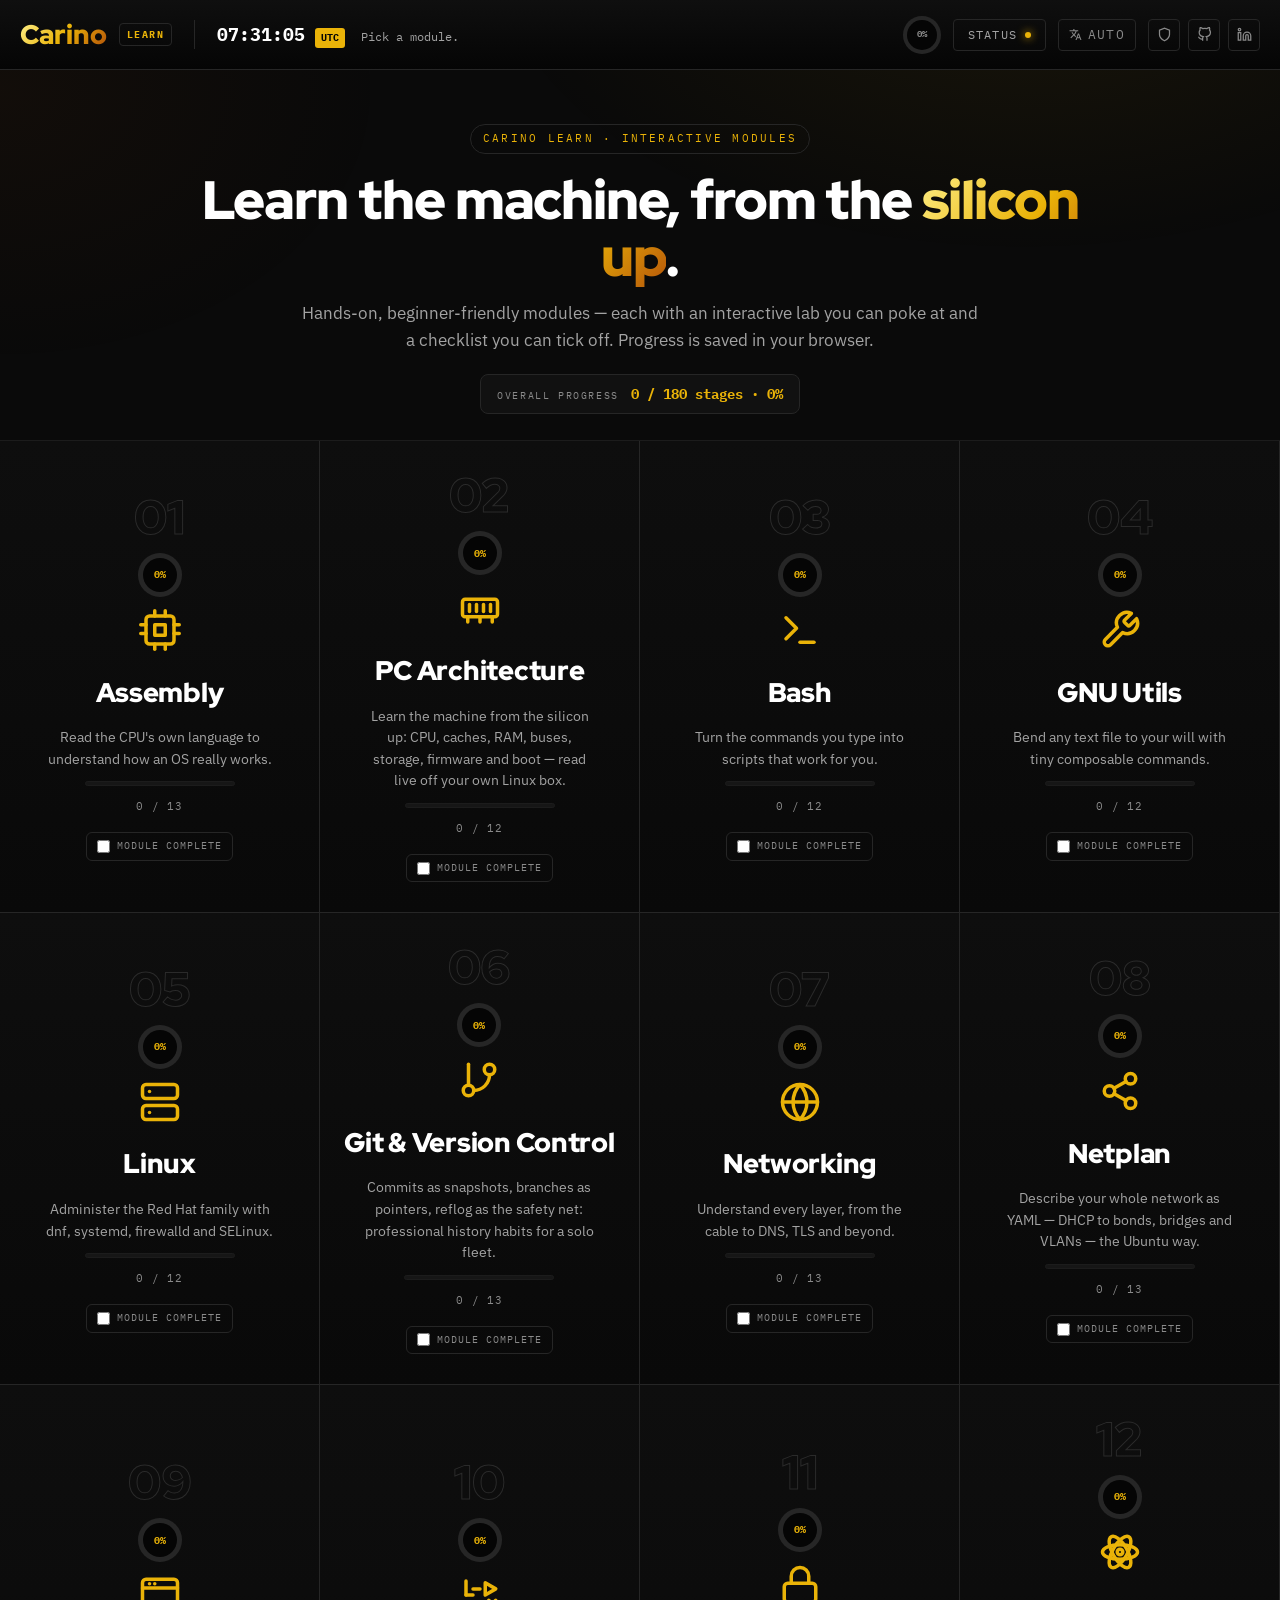
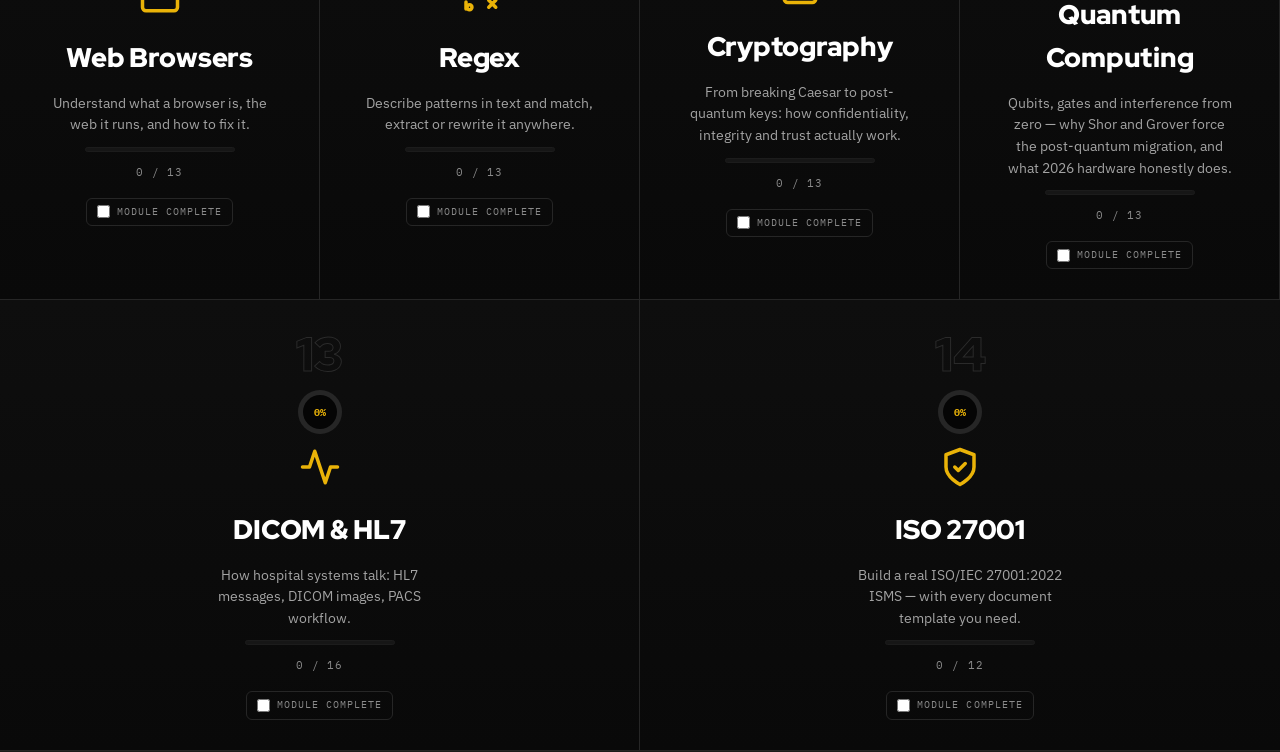
==== index.html @ 454b42f0 "Add the site baseline: search metadata, robots, sitemap, 404 page Generated by Carino-Systems/baseli" ====
<!DOCTYPE html>
<html lang="en">
<head>
  <meta charset="UTF-8">
  <meta name="viewport" content="width=device-width, initial-scale=1.0">
  <title>Carino Learn — interactive modules: Assembly, PC Architecture, Bash, Linux, Git, Networking, Netplan, Crypto, Quantum, DICOM & HL7, ISO 27001</title>
  <!-- carino:head — generated by Carino-Systems/baseline/apply.py from sites.json; edit there, not here -->
  <meta name="description" content="Carino Learn: hands-on, checkable learning modules with interactive visualizers — x86-64 assembly, PC architecture, Bash, GNU tools, Linux administration, Git &amp; version control, networking, netplan declarative network configuration, web browsers, regex, cryptography, quantum computing, DICOM &amp; HL7 healthcare interoperability, and ISO 27001 compliance.">
  <link rel="canonical" href="https://learn.carino.systems/">
  <meta property="og:type" content="website">
  <meta property="og:site_name" content="Carino Systems">
  <meta property="og:title" content="Carino Learn">
  <meta property="og:description" content="Carino Learn: hands-on, checkable learning modules with interactive visualizers — x86-64 assembly, PC architecture, Bash, GNU tools, Linux administration, Git &amp; version control, networking, netplan declarative network configuration, web browsers, regex, cryptography, quantum computing, DICOM &amp; HL7 healthcare interoperability, and ISO 27001 compliance.">
  <meta property="og:url" content="https://learn.carino.systems/">
  <meta property="og:image" content="https://learn.carino.systems/logo.webp">
  <script type="application/ld+json">{"@context": "https://schema.org", "@type": "WebApplication", "name": "Carino Learn", "url": "https://learn.carino.systems/", "description": "Carino Learn: hands-on, checkable learning modules with interactive visualizers — x86-64 assembly, PC architecture, Bash, GNU tools, Linux administration, Git & version control, networking, netplan declarative network configuration, web browsers, regex, cryptography, quantum computing, DICOM & HL7 healthcare interoperability, and ISO 27001 compliance.", "operatingSystem": "Any (runs in a web browser)", "isAccessibleForFree": true, "author": {"@type": "Person", "name": "Miguel Cariño", "url": "https://carino.systems/"}}</script>
  <!-- /carino:head -->
  <link rel="icon" href="logo.webp" type="image/webp">
  <link rel="stylesheet" href="fonts/carino-fonts.css">
  <link href="css/styles.css" rel="stylesheet">
</head>
<body class="state-overview">

  <!-- ============================ Carino navbar ============================ -->
  <header class="top-header">
    <div class="header-left">
      <span class="cn-brand">
        <a class="brand-name" href="https://carino.systems/" title="Carino Systems — back to hub">Carino</a>
        <a class="app-tag" href="./" title="Learn — reload">Learn</a>
      </span>
      <div class="header-clock" aria-hidden="true">
        <span class="clock-time" id="clockLocal">00:00:00</span>
        <span class="clock-tz" id="tzName">local</span>
        <span class="brand-greeting" id="greeting">Choose a course.</span>
      </div>
    </div>

    <div class="header-right">
      <div class="prog-mini" title="Course progress">
        <div class="prog-ring" id="progRing"><span id="progPct">0%</span></div>
      </div>
      <div class="social-row">
        <a href="https://carino.systems/legal.html" class="icon-btn" id="cnLegal" title="Legal notice &amp; privacy" aria-label="Legal notice &amp; privacy">
          <svg viewBox="0 0 24 24" fill="none" stroke="currentColor" stroke-width="2"><path d="M12 22s8-4 8-10V5l-8-3-8 3v7c0 6 8 10 8 10z"></path></svg>
        </a>
        <a href="https://github.com/MiguelCarino/Learn" target="_blank" rel="noopener" class="icon-btn" title="Learn on GitHub" aria-label="GitHub">
          <svg viewBox="0 0 24 24" fill="none" stroke="currentColor" stroke-width="2"><path d="M9 19c-5 1.5-5-2.5-7-3m14 6v-3.87a3.37 3.37 0 0 0-.94-2.61c3.14-.35 6.44-1.54 6.44-7A5.44 5.44 0 0 0 20 4.77 5.07 5.07 0 0 0 19.91 1S18.73.65 16 2.48a13.38 13.38 0 0 0-7 0C6.27.65 5.09 1 5.09 1A5.07 5.07 0 0 0 5 4.77a5.44 5.44 0 0 0-1.5 3.78c0 5.42 3.3 6.61 6.44 7A3.37 3.37 0 0 0 9 18.13V22"></path></svg>
        </a>
        <a href="https://www.linkedin.com/in/miguelcarino94/" target="_blank" rel="noopener" class="icon-btn" title="LinkedIn">
          <svg viewBox="0 0 24 24" fill="none" stroke="currentColor" stroke-width="2"><path d="M16 8a6 6 0 0 1 6 6v7h-4v-7a2 2 0 0 0-2-2 2 2 0 0 0-2 2v7h-4v-7a6 6 0 0 1 6-6z"></path><rect x="2" y="9" width="4" height="12"></rect><circle cx="4" cy="4" r="2"></circle></svg>
        </a>
      </div>
      <button class="status-toggle" id="diagToggle" title="Progress" aria-haspopup="true" aria-expanded="false" aria-controls="diagBox">
        <span data-i18n>Status</span><div class="pulse-dot"></div>
      </button>
    </div>

    <div class="diag-dropdown" id="diagBox">
      <div class="diag-section" data-i18n>Current module</div>
      <div class="diag-pair">
        <div class="diag-row"><span class="diag-lbl" data-i18n>Stages cleared</span><span class="diag-val" id="diagDone">0 / 0</span></div>
        <div class="diag-row"><span class="diag-lbl" data-i18n>Completion</span><span class="diag-val" id="diagPct">0%</span></div>
      </div>
      <div class="diag-section" data-i18n>Platform</div>
      <div class="diag-pair">
        <div class="diag-row"><span class="diag-lbl" data-i18n>Modules</span><span class="diag-val" id="diagCourses">0</span></div>
        <div class="diag-row"><span class="diag-lbl" data-i18n>All stages</span><span class="diag-val" id="diagAllDone">0 / 0</span></div>
      </div>
      <div class="diag-row"><span class="diag-lbl" data-i18n>Overall</span><span class="diag-val" id="diagAllPct">0%</span></div>
      <div class="diag-row"><span class="diag-lbl" data-i18n>Progress</span><span class="diag-val" data-i18n>saved locally</span></div>
      <div class="diag-section" data-i18n>Session</div>
      <div class="diag-row"><span class="diag-lbl" data-i18n>Local time</span><span class="diag-val" id="diagClock">--:--:--</span></div>
    </div>
  </header>

  <!-- ============================ Module grid ============================ -->
  <div class="overview-head">
    <span class="kicker" data-i18n>Carino Learn · interactive modules</span>
    <h1 class="overview-title">Learn the machine, from the <em>silicon up</em>.</h1>
    <p class="overview-sub" data-i18n>Hands-on, beginner-friendly modules — each with an interactive lab you can poke at and a checklist you can tick off. Progress is saved in your browser.</p>
    <div class="overview-progress"><span class="overview-progress-lbl" data-i18n>Overall progress</span><span class="overview-progress-val" id="overviewProg">0 / 0 stages · 0%</span></div>
  </div>
  <nav class="slice-menu" id="sliceMenu" aria-label="Module grid"></nav>

  <!-- ============================ Selected course renders here ============================ -->
  <main id="courseHost" class="course-host"></main>

  <!-- courses register themselves into window.COURSES -->
  <script src="carino-clock.js" defer></script>
  <script src="carino-lang.js" defer></script>
  <script src="i18n.js" defer></script>
  <script src="js/courses/assembly.js"></script>
  <script src="js/courses/pcarch.js"></script>
  <script src="js/courses/bash.js"></script>
  <script src="js/courses/gnu.js"></script>
  <script src="js/courses/linux.js"></script>
  <script src="js/courses/git.js"></script>
  <script src="js/courses/networking.js"></script>
  <script src="js/courses/netplan.js"></script>
  <script src="js/courses/browser.js"></script>
  <script src="js/courses/regex.js"></script>
  <script src="js/courses/crypto.js"></script>
  <script src="js/courses/quantum.js"></script>
  <script src="js/courses/dicom.js"></script>
  <script src="js/courses/iso27001-data.js"></script>
  <script src="js/courses/iso27001.js"></script>
  <script src="js/viz.js"></script>
  <script src="js/labs.js"></script>
  <script src="js/app.js"></script>
</body>
</html>
---- fonts/carino-fonts.css ----
/* Carino brand fonts — self-hosted (IBM Plex Mono/Sans + Red Hat Display), latin + latin-ext + cyrillic.
   Generated from upstream OFL sources; replaces the Google Fonts <link>.
   Licences and required copyright notices: ./OFL.txt (SIL OFL 1.1). */
/* latin-ext */
@font-face {
  font-family: 'IBM Plex Mono';
  font-style: normal;
  font-weight: 400;
  font-display: swap;
  src: url(./IBMPlexMono-400-latin-ext.woff2) format('woff2');
  unicode-range: U+0100-02BA, U+02BD-02C5, U+02C7-02CC, U+02CE-02D7, U+02DD-02FF, U+0304, U+0308, U+0329, U+1D00-1DBF, U+1E00-1E9F, U+1EF2-1EFF, U+2020, U+20A0-20AB, U+20AD-20C0, U+2113, U+2C60-2C7F, U+A720-A7FF;
}
/* latin */
@font-face {
  font-family: 'IBM Plex Mono';
  font-style: normal;
  font-weight: 400;
  font-display: swap;
  src: url(./IBMPlexMono-400-latin.woff2) format('woff2');
  unicode-range: U+0000-00FF, U+0131, U+0152-0153, U+02BB-02BC, U+02C6, U+02DA, U+02DC, U+0304, U+0308, U+0329, U+2000-206F, U+20AC, U+2122, U+2191, U+2193, U+2212, U+2215, U+FEFF, U+FFFD;
}
/* latin-ext */
@font-face {
  font-family: 'IBM Plex Mono';
  font-style: normal;
  font-weight: 500;
  font-display: swap;
  src: url(./IBMPlexMono-500-latin-ext.woff2) format('woff2');
  unicode-range: U+0100-02BA, U+02BD-02C5, U+02C7-02CC, U+02CE-02D7, U+02DD-02FF, U+0304, U+0308, U+0329, U+1D00-1DBF, U+1E00-1E9F, U+1EF2-1EFF, U+2020, U+20A0-20AB, U+20AD-20C0, U+2113, U+2C60-2C7F, U+A720-A7FF;
}
/* latin */
@font-face {
  font-family: 'IBM Plex Mono';
  font-style: normal;
  font-weight: 500;
  font-display: swap;
  src: url(./IBMPlexMono-500-latin.woff2) format('woff2');
  unicode-range: U+0000-00FF, U+0131, U+0152-0153, U+02BB-02BC, U+02C6, U+02DA, U+02DC, U+0304, U+0308, U+0329, U+2000-206F, U+20AC, U+2122, U+2191, U+2193, U+2212, U+2215, U+FEFF, U+FFFD;
}
/* latin-ext */
@font-face {
  font-family: 'IBM Plex Mono';
  font-style: normal;
  font-weight: 600;
  font-display: swap;
  src: url(./IBMPlexMono-600-latin-ext.woff2) format('woff2');
  unicode-range: U+0100-02BA, U+02BD-02C5, U+02C7-02CC, U+02CE-02D7, U+02DD-02FF, U+0304, U+0308, U+0329, U+1D00-1DBF, U+1E00-1E9F, U+1EF2-1EFF, U+2020, U+20A0-20AB, U+20AD-20C0, U+2113, U+2C60-2C7F, U+A720-A7FF;
}
/* latin */
@font-face {
  font-family: 'IBM Plex Mono';
  font-style: normal;
  font-weight: 600;
  font-display: swap;
  src: url(./IBMPlexMono-600-latin.woff2) format('woff2');
  unicode-range: U+0000-00FF, U+0131, U+0152-0153, U+02BB-02BC, U+02C6, U+02DA, U+02DC, U+0304, U+0308, U+0329, U+2000-206F, U+20AC, U+2122, U+2191, U+2193, U+2212, U+2215, U+FEFF, U+FFFD;
}
/* latin-ext */
@font-face {
  font-family: 'IBM Plex Mono';
  font-style: normal;
  font-weight: 700;
  font-display: swap;
  src: url(./IBMPlexMono-700-latin-ext.woff2) format('woff2');
  unicode-range: U+0100-02BA, U+02BD-02C5, U+02C7-02CC, U+02CE-02D7, U+02DD-02FF, U+0304, U+0308, U+0329, U+1D00-1DBF, U+1E00-1E9F, U+1EF2-1EFF, U+2020, U+20A0-20AB, U+20AD-20C0, U+2113, U+2C60-2C7F, U+A720-A7FF;
}
/* latin */
@font-face {
  font-family: 'IBM Plex Mono';
  font-style: normal;
  font-weight: 700;
  font-display: swap;
  src: url(./IBMPlexMono-700-latin.woff2) format('woff2');
  unicode-range: U+0000-00FF, U+0131, U+0152-0153, U+02BB-02BC, U+02C6, U+02DA, U+02DC, U+0304, U+0308, U+0329, U+2000-206F, U+20AC, U+2122, U+2191, U+2193, U+2212, U+2215, U+FEFF, U+FFFD;
}
/* latin-ext */
@font-face {
  font-family: 'IBM Plex Sans';
  font-style: normal;
  font-weight: 300;
  font-stretch: 100%;
  font-display: swap;
  src: url(./IBMPlexSans-300-latin-ext.woff2) format('woff2');
  unicode-range: U+0100-02BA, U+02BD-02C5, U+02C7-02CC, U+02CE-02D7, U+02DD-02FF, U+0304, U+0308, U+0329, U+1D00-1DBF, U+1E00-1E9F, U+1EF2-1EFF, U+2020, U+20A0-20AB, U+20AD-20C0, U+2113, U+2C60-2C7F, U+A720-A7FF;
}
/* latin */
@font-face {
  font-family: 'IBM Plex Sans';
  font-style: normal;
  font-weight: 300;
  font-stretch: 100%;
  font-display: swap;
  src: url(./IBMPlexSans-300-latin.woff2) format('woff2');
  unicode-range: U+0000-00FF, U+0131, U+0152-0153, U+02BB-02BC, U+02C6, U+02DA, U+02DC, U+0304, U+0308, U+0329, U+2000-206F, U+20AC, U+2122, U+2191, U+2193, U+2212, U+2215, U+FEFF, U+FFFD;
}
/* latin-ext */
@font-face {
  font-family: 'IBM Plex Sans';
  font-style: normal;
  font-weight: 400;
  font-stretch: 100%;
  font-display: swap;
  src: url(./IBMPlexSans-400-latin-ext.woff2) format('woff2');
  unicode-range: U+0100-02BA, U+02BD-02C5, U+02C7-02CC, U+02CE-02D7, U+02DD-02FF, U+0304, U+0308, U+0329, U+1D00-1DBF, U+1E00-1E9F, U+1EF2-1EFF, U+2020, U+20A0-20AB, U+20AD-20C0, U+2113, U+2C60-2C7F, U+A720-A7FF;
}
/* latin */
@font-face {
  font-family: 'IBM Plex Sans';
  font-style: normal;
  font-weight: 400;
  font-stretch: 100%;
  font-display: swap;
  src: url(./IBMPlexSans-400-latin.woff2) format('woff2');
  unicode-range: U+0000-00FF, U+0131, U+0152-0153, U+02BB-02BC, U+02C6, U+02DA, U+02DC, U+0304, U+0308, U+0329, U+2000-206F, U+20AC, U+2122, U+2191, U+2193, U+2212, U+2215, U+FEFF, U+FFFD;
}
/* latin-ext */
@font-face {
  font-family: 'IBM Plex Sans';
  font-style: normal;
  font-weight: 500;
  font-stretch: 100%;
  font-display: swap;
  src: url(./IBMPlexSans-500-latin-ext.woff2) format('woff2');
  unicode-range: U+0100-02BA, U+02BD-02C5, U+02C7-02CC, U+02CE-02D7, U+02DD-02FF, U+0304, U+0308, U+0329, U+1D00-1DBF, U+1E00-1E9F, U+1EF2-1EFF, U+2020, U+20A0-20AB, U+20AD-20C0, U+2113, U+2C60-2C7F, U+A720-A7FF;
}
/* latin */
@font-face {
  font-family: 'IBM Plex Sans';
  font-style: normal;
  font-weight: 500;
  font-stretch: 100%;
  font-display: swap;
  src: url(./IBMPlexSans-500-latin.woff2) format('woff2');
  unicode-range: U+0000-00FF, U+0131, U+0152-0153, U+02BB-02BC, U+02C6, U+02DA, U+02DC, U+0304, U+0308, U+0329, U+2000-206F, U+20AC, U+2122, U+2191, U+2193, U+2212, U+2215, U+FEFF, U+FFFD;
}
/* latin-ext */
@font-face {
  font-family: 'IBM Plex Sans';
  font-style: normal;
  font-weight: 600;
  font-stretch: 100%;
  font-display: swap;
  src: url(./IBMPlexSans-600-latin-ext.woff2) format('woff2');
  unicode-range: U+0100-02BA, U+02BD-02C5, U+02C7-02CC, U+02CE-02D7, U+02DD-02FF, U+0304, U+0308, U+0329, U+1D00-1DBF, U+1E00-1E9F, U+1EF2-1EFF, U+2020, U+20A0-20AB, U+20AD-20C0, U+2113, U+2C60-2C7F, U+A720-A7FF;
}
/* latin */
@font-face {
  font-family: 'IBM Plex Sans';
  font-style: normal;
  font-weight: 600;
  font-stretch: 100%;
  font-display: swap;
  src: url(./IBMPlexSans-600-latin.woff2) format('woff2');
  unicode-range: U+0000-00FF, U+0131, U+0152-0153, U+02BB-02BC, U+02C6, U+02DA, U+02DC, U+0304, U+0308, U+0329, U+2000-206F, U+20AC, U+2122, U+2191, U+2193, U+2212, U+2215, U+FEFF, U+FFFD;
}
/* latin-ext */
@font-face {
  font-family: 'IBM Plex Sans';
  font-style: normal;
  font-weight: 700;
  font-stretch: 100%;
  font-display: swap;
  src: url(./IBMPlexSans-700-latin-ext.woff2) format('woff2');
  unicode-range: U+0100-02BA, U+02BD-02C5, U+02C7-02CC, U+02CE-02D7, U+02DD-02FF, U+0304, U+0308, U+0329, U+1D00-1DBF, U+1E00-1E9F, U+1EF2-1EFF, U+2020, U+20A0-20AB, U+20AD-20C0, U+2113, U+2C60-2C7F, U+A720-A7FF;
}
/* latin */
@font-face {
  font-family: 'IBM Plex Sans';
  font-style: normal;
  font-weight: 700;
  font-stretch: 100%;
  font-display: swap;
  src: url(./IBMPlexSans-700-latin.woff2) format('woff2');
  unicode-range: U+0000-00FF, U+0131, U+0152-0153, U+02BB-02BC, U+02C6, U+02DA, U+02DC, U+0304, U+0308, U+0329, U+2000-206F, U+20AC, U+2122, U+2191, U+2193, U+2212, U+2215, U+FEFF, U+FFFD;
}
/* latin-ext */
@font-face {
  font-family: 'Red Hat Display';
  font-style: normal;
  font-weight: 400;
  font-display: swap;
  src: url(./RedHatDisplay-400-latin-ext.woff2) format('woff2');
  unicode-range: U+0100-02BA, U+02BD-02C5, U+02C7-02CC, U+02CE-02D7, U+02DD-02FF, U+0304, U+0308, U+0329, U+1D00-1DBF, U+1E00-1E9F, U+1EF2-1EFF, U+2020, U+20A0-20AB, U+20AD-20C0, U+2113, U+2C60-2C7F, U+A720-A7FF;
}
/* latin */
@font-face {
  font-family: 'Red Hat Display';
  font-style: normal;
  font-weight: 400;
  font-display: swap;
  src: url(./RedHatDisplay-400-latin.woff2) format('woff2');
  unicode-range: U+0000-00FF, U+0131, U+0152-0153, U+02BB-02BC, U+02C6, U+02DA, U+02DC, U+0304, U+0308, U+0329, U+2000-206F, U+20AC, U+2122, U+2191, U+2193, U+2212, U+2215, U+FEFF, U+FFFD;
}
/* latin-ext */
@font-face {
  font-family: 'Red Hat Display';
  font-style: normal;
  font-weight: 500;
  font-display: swap;
  src: url(./RedHatDisplay-500-latin-ext.woff2) format('woff2');
  unicode-range: U+0100-02BA, U+02BD-02C5, U+02C7-02CC, U+02CE-02D7, U+02DD-02FF, U+0304, U+0308, U+0329, U+1D00-1DBF, U+1E00-1E9F, U+1EF2-1EFF, U+2020, U+20A0-20AB, U+20AD-20C0, U+2113, U+2C60-2C7F, U+A720-A7FF;
}
/* latin */
@font-face {
  font-family: 'Red Hat Display';
  font-style: normal;
  font-weight: 500;
  font-display: swap;
  src: url(./RedHatDisplay-500-latin.woff2) format('woff2');
  unicode-range: U+0000-00FF, U+0131, U+0152-0153, U+02BB-02BC, U+02C6, U+02DA, U+02DC, U+0304, U+0308, U+0329, U+2000-206F, U+20AC, U+2122, U+2191, U+2193, U+2212, U+2215, U+FEFF, U+FFFD;
}
/* latin-ext */
@font-face {
  font-family: 'Red Hat Display';
  font-style: normal;
  font-weight: 700;
  font-display: swap;
  src: url(./RedHatDisplay-700-latin-ext.woff2) format('woff2');
  unicode-range: U+0100-02BA, U+02BD-02C5, U+02C7-02CC, U+02CE-02D7, U+02DD-02FF, U+0304, U+0308, U+0329, U+1D00-1DBF, U+1E00-1E9F, U+1EF2-1EFF, U+2020, U+20A0-20AB, U+20AD-20C0, U+2113, U+2C60-2C7F, U+A720-A7FF;
}
/* latin */
@font-face {
  font-family: 'Red Hat Display';
  font-style: normal;
  font-weight: 700;
  font-display: swap;
  src: url(./RedHatDisplay-700-latin.woff2) format('woff2');
  unicode-range: U+0000-00FF, U+0131, U+0152-0153, U+02BB-02BC, U+02C6, U+02DA, U+02DC, U+0304, U+0308, U+0329, U+2000-206F, U+20AC, U+2122, U+2191, U+2193, U+2212, U+2215, U+FEFF, U+FFFD;
}
/* latin-ext */
@font-face {
  font-family: 'Red Hat Display';
  font-style: normal;
  font-weight: 800;
  font-display: swap;
  src: url(./RedHatDisplay-800-latin-ext.woff2) format('woff2');
  unicode-range: U+0100-02BA, U+02BD-02C5, U+02C7-02CC, U+02CE-02D7, U+02DD-02FF, U+0304, U+0308, U+0329, U+1D00-1DBF, U+1E00-1E9F, U+1EF2-1EFF, U+2020, U+20A0-20AB, U+20AD-20C0, U+2113, U+2C60-2C7F, U+A720-A7FF;
}
/* latin */
@font-face {
  font-family: 'Red Hat Display';
  font-style: normal;
  font-weight: 800;
  font-display: swap;
  src: url(./RedHatDisplay-800-latin.woff2) format('woff2');
  unicode-range: U+0000-00FF, U+0131, U+0152-0153, U+02BB-02BC, U+02C6, U+02DA, U+02DC, U+0304, U+0308, U+0329, U+2000-206F, U+20AC, U+2122, U+2191, U+2193, U+2212, U+2215, U+FEFF, U+FFFD;
}
/* latin-ext */
@font-face {
  font-family: 'Red Hat Display';
  font-style: normal;
  font-weight: 900;
  font-display: swap;
  src: url(./RedHatDisplay-900-latin-ext.woff2) format('woff2');
  unicode-range: U+0100-02BA, U+02BD-02C5, U+02C7-02CC, U+02CE-02D7, U+02DD-02FF, U+0304, U+0308, U+0329, U+1D00-1DBF, U+1E00-1E9F, U+1EF2-1EFF, U+2020, U+20A0-20AB, U+20AD-20C0, U+2113, U+2C60-2C7F, U+A720-A7FF;
}
/* latin */
@font-face {
  font-family: 'Red Hat Display';
  font-style: normal;
  font-weight: 900;
  font-display: swap;
  src: url(./RedHatDisplay-900-latin.woff2) format('woff2');
  unicode-range: U+0000-00FF, U+0131, U+0152-0153, U+02BB-02BC, U+02C6, U+02DA, U+02DC, U+0304, U+0308, U+0329, U+2000-206F, U+20AC, U+2122, U+2191, U+2193, U+2212, U+2215, U+FEFF, U+FFFD;
}

/* ---------------------------------------------------------------
   Cyrillic (Russian). Gated by unicode-range, so visitors reading
   any other language never download these files.
   Declared per weight rather than as one variable-weight range:
   when a family also has discrete-weight latin faces, browsers
   match a discrete face first and skip a range face entirely.
   Red Hat Display/Text have no Cyrillic glyphs upstream, so Russian
   headings fall through the existing stack to IBM Plex Sans.
   --------------------------------------------------------------- */
/* cyrillic */
@font-face {
  font-family: 'IBM Plex Mono';
  font-style: normal;
  font-weight: 400;
  font-display: swap;
  src: url(./IBMPlexMono-400-cyrillic.woff2) format('woff2');
  unicode-range: U+0301, U+0400-045F, U+0490-0491, U+04B0-04B1, U+2116;
}

/* cyrillic */
@font-face {
  font-family: 'IBM Plex Mono';
  font-style: normal;
  font-weight: 500;
  font-display: swap;
  src: url(./IBMPlexMono-500-cyrillic.woff2) format('woff2');
  unicode-range: U+0301, U+0400-045F, U+0490-0491, U+04B0-04B1, U+2116;
}

/* cyrillic */
@font-face {
  font-family: 'IBM Plex Mono';
  font-style: normal;
  font-weight: 600;
  font-display: swap;
  src: url(./IBMPlexMono-600-cyrillic.woff2) format('woff2');
  unicode-range: U+0301, U+0400-045F, U+0490-0491, U+04B0-04B1, U+2116;
}

/* cyrillic */
@font-face {
  font-family: 'IBM Plex Mono';
  font-style: normal;
  font-weight: 700;
  font-display: swap;
  src: url(./IBMPlexMono-700-cyrillic.woff2) format('woff2');
  unicode-range: U+0301, U+0400-045F, U+0490-0491, U+04B0-04B1, U+2116;
}

/* cyrillic */
@font-face {
  font-family: 'IBM Plex Sans';
  font-style: normal;
  font-weight: 300;
  font-stretch: 100%;
  font-display: swap;
  src: url(./IBMPlexSans-cyrillic.woff2) format('woff2');
  unicode-range: U+0301, U+0400-045F, U+0490-0491, U+04B0-04B1, U+2116;
}

/* cyrillic */
@font-face {
  font-family: 'IBM Plex Sans';
  font-style: normal;
  font-weight: 400;
  font-stretch: 100%;
  font-display: swap;
  src: url(./IBMPlexSans-cyrillic.woff2) format('woff2');
  unicode-range: U+0301, U+0400-045F, U+0490-0491, U+04B0-04B1, U+2116;
}

/* cyrillic */
@font-face {
  font-family: 'IBM Plex Sans';
  font-style: normal;
  font-weight: 500;
  font-stretch: 100%;
  font-display: swap;
  src: url(./IBMPlexSans-cyrillic.woff2) format('woff2');
  unicode-range: U+0301, U+0400-045F, U+0490-0491, U+04B0-04B1, U+2116;
}

/* cyrillic */
@font-face {
  font-family: 'IBM Plex Sans';
  font-style: normal;
  font-weight: 600;
  font-stretch: 100%;
  font-display: swap;
  src: url(./IBMPlexSans-cyrillic.woff2) format('woff2');
  unicode-range: U+0301, U+0400-045F, U+0490-0491, U+04B0-04B1, U+2116;
}

/* cyrillic */
@font-face {
  font-family: 'IBM Plex Sans';
  font-style: normal;
  font-weight: 700;
  font-stretch: 100%;
  font-display: swap;
  src: url(./IBMPlexSans-cyrillic.woff2) format('woff2');
  unicode-range: U+0301, U+0400-045F, U+0490-0491, U+04B0-04B1, U+2116;
}
---- css/styles.css ----
/* =====================================================================
   Carino Learn — stylesheet
   Design system ported from carino.systems (gold-on-black, IBM Plex).
   No framework. Pure CSS.
   ===================================================================== */

:root {
  --bg-header:    #050505;
  --bg-app:       #0a0a0a;
  --bg-panel:     #0d0d0d;
  --bg-card:      #111111;
  --bg-elev:      #161616;
  --bg-code:      #0c0c0c;
  --accent:       #eab308;
  --accent-2:     #b45309;
  --accent-faint: rgba(234,179,8,0.06);
  --accent-glow:  rgba(234,179,8,0.18);
  --border:       #262626;
  --border-soft:  #1c1c1c;
  --text:         #ffffff;
  --text-sec:     #a3a3a3;
  --text-muted:   #8a8a8a;
  --ok:           #22c55e;
  --live:         #ef4444;

  /* syntax */
  --t-ins: #eab308;  --t-reg: #7dd3fc;  --t-num: #f0abfc;
  --t-str: #86efac;  --t-com: #6b7280;  --t-dir: #fca5a5;  --t-lbl: #fbbf24;

  --mono: 'IBM Plex Mono', ui-monospace, SFMono-Regular, Menlo, monospace;
  --sans: 'IBM Plex Sans', system-ui, -apple-system, sans-serif;
  --display: 'Red Hat Display', var(--sans);
  --nav-h: 70px;
}

*, *::before, *::after { margin: 0; padding: 0; box-sizing: border-box; }
html { scroll-behavior: smooth; scroll-padding-top: calc(var(--nav-h) + 16px); }
body {
  background: var(--bg-app); color: var(--text);
  font-family: var(--sans); line-height: 1.6;
  -webkit-font-smoothing: antialiased;
}
a { color: inherit; text-decoration: none; }
code { font-family: var(--mono); }
:focus-visible { outline: 2px solid var(--accent); outline-offset: 2px; border-radius: 4px; }

/* ---------- background texture ---------- */
body::before {
  content: ""; position: fixed; inset: 0; z-index: -1; pointer-events: none;
  background:
    radial-gradient(900px 500px at 80% -5%, rgba(234,179,8,0.07), transparent 60%),
    radial-gradient(700px 500px at 0% 10%, rgba(180,83,9,0.05), transparent 55%);
}

/* ===================================================================== */
/* Navbar                                                                */
/* ===================================================================== */
.top-header {
  height: var(--nav-h); position: sticky; top: 0; z-index: 200;
  background: linear-gradient(180deg, #0f0f0f 0%, #050505 100%);
  border-bottom: 1px solid var(--border);
  display: flex; align-items: center; justify-content: space-between;
  padding: 0 20px; gap: 16px;
}
.header-left  { display: flex; align-items: center; gap: 22px; min-width: 0; }
.header-right { display: flex; align-items: center; gap: 12px; }
/* Right-cluster slot order, fleet convention, read right-to-left:
   GitHub + LinkedIn last, language beside them, then status, then
   this app's own controls furthest from the edge. Set with `order`
   because carino-lang.js injects itself asynchronously. */
.header-right > * { order: 1; }
.header-right > .status-toggle { order: 2; }
.header-right > #cnLangBtn { order: 3; }
.header-right > .social-row { order: 4; }

.cn-brand { display: flex; align-items: center; flex-shrink: 0; }
.brand-name {
  font-family: var(--display); font-size: 1.7rem; font-weight: 900; line-height: 1;
  background: linear-gradient(130deg, #fef08a 0%, #eab308 50%, #b45309 100%);
  -webkit-background-clip: text; background-clip: text;
  -webkit-text-fill-color: transparent; white-space: nowrap;
}
.app-tag {
  -webkit-text-fill-color: var(--accent); color: var(--accent);
  font-family: var(--mono); font-size: .62rem; font-weight: 700;
  letter-spacing: .14em; text-transform: uppercase;
  border: 1px solid var(--border); border-radius: 4px;
  padding: 3px 7px; margin-left: 12px; transition: .2s;
}
.app-tag:hover { border-color: var(--accent); background: rgba(234,179,8,.12); }
.header-clock { display: flex; align-items: baseline; gap: 10px;
  border-left: 1px solid var(--border); padding-left: 22px; }
.clock-time { font-family: var(--mono); font-size: 1.15rem; font-weight: 700; }
.clock-tz {
  font-family: var(--mono); font-size: .62rem; font-weight: 700;
  color: var(--bg-header); background: var(--accent);
  padding: 2px 6px; border-radius: 3px;
}
.brand-greeting { font-family: var(--mono); font-size: .72rem; color: var(--text-sec); margin-left: 6px; }

.prog-mini { display: flex; align-items: center; }
.prog-ring {
  width: 38px; height: 38px; border-radius: 50%;
  background: conic-gradient(var(--accent) 0deg, var(--border) 0deg);
  display: grid; place-items: center; transition: background .4s ease;
}
.prog-ring span {
  width: 30px; height: 30px; border-radius: 50%; background: var(--bg-header);
  display: grid; place-items: center;
  font-family: var(--mono); font-size: .58rem; font-weight: 700; color: var(--accent);
}

.social-row { display: flex; gap: 8px; }
.icon-btn {
  width: 32px; height: 32px; border: 1px solid var(--border); border-radius: 4px;
  display: flex; align-items: center; justify-content: center;
  color: var(--text-muted); transition: .2s; background: transparent;
}
.icon-btn:hover {
  border-color: var(--accent); color: var(--bg-header); background: var(--accent);
  transform: translateY(-2px); box-shadow: 0 4px 12px var(--accent-glow);
}
.icon-btn svg { width: 15px; height: 15px; }

.status-toggle {
  display: flex; align-items: center; gap: 8px; background: transparent;
  border: 1px solid var(--border); color: var(--text-sec); font-family: var(--mono);
  font-size: .72rem; text-transform: uppercase; letter-spacing: .1em;
  padding: 0 14px; height: 32px; border-radius: 4px; cursor: pointer; transition: .2s;
}
.status-toggle:hover { border-color: var(--accent); color: var(--accent); background: var(--accent-faint); }
.pulse-dot {
  width: 6px; height: 6px; border-radius: 50%; background: var(--accent);
  box-shadow: 0 0 8px var(--accent); animation: pulse-glow 2s ease-in-out infinite;
}
@keyframes pulse-glow { 0%,100% { opacity: 1; } 50% { opacity: .35; } }

.diag-dropdown {
  position: absolute; top: calc(var(--nav-h) - 6px); right: 16px; width: 280px;
  background: var(--bg-card); border: 1px solid var(--border); border-radius: 8px;
  padding: 16px; box-shadow: 0 18px 40px rgba(0,0,0,.6);
  opacity: 0; visibility: hidden; transform: translateY(-8px); transition: .18s; z-index: 250;
}
.diag-dropdown.open { opacity: 1; visibility: visible; transform: translateY(0); }
.diag-section {
  font-family: var(--mono); font-size: .6rem; letter-spacing: .16em; text-transform: uppercase;
  color: var(--accent); margin: 10px 0 5px; padding-bottom: 4px; border-bottom: 1px solid var(--border-soft);
}
.diag-section:first-child { margin-top: 0; }
.diag-row { display: flex; justify-content: space-between; padding: 2px 0; font-size: .8rem; }

/* Two short readings share one line. Each half keeps its natural width, so a
   translation that outgrows the half wraps the pair back into full-width rows
   instead of truncating — the panel is only 280px, and es/ru labels are long. */
.diag-pair { display: flex; flex-wrap: wrap; justify-content: space-between; column-gap: 20px; }
.diag-pair > .diag-row { flex: 0 1 auto; min-width: max-content; gap: 8px; }
.diag-lbl { color: var(--text-muted); }
.diag-val { font-family: var(--mono); color: var(--text); }

/* ===================================================================== */
/* Hero                                                                  */
/* ===================================================================== */
.hero { padding: 72px 24px 40px; border-bottom: 1px solid var(--border-soft); }
.hero-inner { max-width: 980px; margin: 0 auto; }
.kicker {
  font-family: var(--mono); font-size: .7rem; letter-spacing: .2em; text-transform: uppercase;
  color: var(--accent); border: 1px solid var(--border); border-radius: 999px;
  padding: 5px 12px; display: inline-block;
}
.hero h1 {
  font-family: var(--display); font-weight: 900; line-height: 1.05;
  font-size: clamp(2.1rem, 6vw, 4rem); margin: 22px 0 18px; letter-spacing: -0.02em;
}
.hero h1 em {
  font-style: normal;
  background: linear-gradient(130deg, #fef08a 0%, #eab308 55%, #b45309 100%);
  -webkit-background-clip: text; background-clip: text; -webkit-text-fill-color: transparent;
}
.lede { font-size: 1.12rem; color: var(--text-sec); max-width: 760px; }
.lede code {
  background: var(--bg-elev); border: 1px solid var(--border-soft);
  padding: 1px 6px; border-radius: 4px; font-size: .9em; color: var(--accent);
}
.lede b { color: var(--text); }

.hero-cta { display: flex; flex-wrap: wrap; gap: 12px; margin: 28px 0 26px; }
.btn {
  font-family: var(--mono); font-size: .82rem; letter-spacing: .04em;
  padding: 11px 20px; border-radius: 6px; cursor: pointer; transition: .18s;
  border: 1px solid var(--border); background: transparent; color: var(--text);
}
.btn-accent {
  background: var(--accent); border-color: var(--accent); color: #1a1205; font-weight: 700;
}
.btn-accent:hover { box-shadow: 0 6px 20px var(--accent-glow); transform: translateY(-2px); }
.btn-ghost:hover { border-color: var(--accent); color: var(--accent); background: var(--accent-faint); }

.prog-bar-wrap { display: flex; align-items: center; gap: 12px; max-width: 560px; margin-bottom: 26px; }
.prog-bar { flex: 1; height: 8px; background: var(--bg-elev); border: 1px solid var(--border-soft); border-radius: 999px; overflow: hidden; }
.prog-fill { height: 100%; width: 0; border-radius: 999px;
  background: linear-gradient(90deg, var(--accent-2), var(--accent)); transition: width .4s ease; }
.prog-label { font-family: var(--mono); font-size: .68rem; color: var(--text-muted); text-transform: uppercase; letter-spacing: .12em; }

/* ===================================================================== */
/* Layout: jump nav + roadmap                                            */
/* ===================================================================== */
.layout {
  max-width: 1440px; margin: 0 auto; padding: 36px 28px 0;
  display: grid; grid-template-columns: 210px 1fr; gap: 44px; align-items: start;
}
.jump {
  position: sticky; top: calc(var(--nav-h) + 20px);
  max-height: calc(100vh - var(--nav-h) - 40px); overflow-y: auto;
  border-left: 1px solid var(--border-soft); padding-left: 4px;
}
.jump-title {
  font-family: var(--mono); font-size: .64rem; letter-spacing: .18em; text-transform: uppercase;
  color: var(--text-muted); padding: 0 0 10px 14px;
}
.jump-item {
  display: flex; align-items: center; gap: 10px; padding: 7px 12px;
  border-left: 2px solid transparent; color: var(--text-muted);
  font-size: .82rem; transition: .15s; margin-left: -2px;
}
.jump-item:hover { color: var(--text); }
.jump-item.active { color: var(--accent); border-left-color: var(--accent); }
.jump-item.done .jn-num { background: var(--accent); color: #1a1205; border-color: var(--accent); }
.jn-num {
  width: 22px; height: 22px; flex-shrink: 0; border: 1px solid var(--border);
  border-radius: 5px; display: grid; place-items: center;
  font-family: var(--mono); font-size: .7rem; font-weight: 700;
}
.jn-t { overflow: hidden; text-overflow: ellipsis; white-space: nowrap; }

/* ---------- track headers ---------- */
.track-head { margin: 30px 0 8px; }
.roadmap > .track-head:first-child { margin-top: 0; }
.track-kicker {
  font-family: var(--mono); font-size: .64rem; letter-spacing: .2em; text-transform: uppercase; color: var(--accent);
}
.track-head h2 {
  font-family: var(--display); font-weight: 900; font-size: 1.7rem; letter-spacing: -.01em; margin-top: 2px;
}

/* ===================================================================== */
/* Stage cards                                                           */
/* ===================================================================== */
.stage { display: grid; grid-template-columns: 48px 1fr; gap: 0; margin-bottom: 22px; }
.stage-rail { display: flex; flex-direction: column; align-items: center; }
.stage-num {
  width: 40px; height: 40px; flex-shrink: 0; border-radius: 10px;
  border: 1px solid var(--border); background: var(--bg-card);
  display: grid; place-items: center; font-family: var(--mono); font-weight: 700; font-size: 1.1rem;
  color: var(--accent); transition: .2s;
}
.rail-line { flex: 1; width: 2px; background: var(--border-soft); margin-top: 6px; }
.stage:last-of-type .rail-line { display: none; }
.is-done .stage-num { background: var(--accent); color: #1a1205; border-color: var(--accent); box-shadow: 0 0 16px var(--accent-glow); }

.stage-body {
  background: var(--bg-card); border: 1px solid var(--border); border-radius: 12px;
  padding: 24px 32px; margin-left: 14px; position: relative; transition: border-color .2s;
}
.stage-body::before {
  content: ""; position: absolute; left: -8px; top: 18px;
  width: 14px; height: 14px; background: var(--bg-card);
  border-left: 1px solid var(--border); border-bottom: 1px solid var(--border);
  transform: rotate(45deg);
}
.stage:hover .stage-body { border-color: #3a3a3a; }
.is-done .stage-body { border-color: rgba(234,179,8,0.35); }

.stage-head { display: flex; justify-content: space-between; align-items: flex-start; gap: 16px; flex-wrap: wrap; }
.stage-tag {
  font-family: var(--mono); font-size: .62rem; letter-spacing: .14em; text-transform: uppercase;
  color: var(--accent-2); background: var(--accent-faint); border: 1px solid var(--border-soft);
  padding: 2px 8px; border-radius: 4px;
}
.stage-title { font-family: var(--display); font-weight: 900; font-size: 1.4rem; margin-top: 8px; letter-spacing: -.01em; }
.stage-meta { display: flex; align-items: center; gap: 14px; flex-shrink: 0; }
.stage-time { font-family: var(--mono); font-size: .72rem; color: var(--text-muted); white-space: nowrap; }
.done-toggle {
  display: flex; align-items: center; gap: 7px; cursor: pointer; user-select: none;
  font-family: var(--mono); font-size: .72rem; text-transform: uppercase; letter-spacing: .1em;
  color: var(--text-muted); border: 1px solid var(--border); border-radius: 6px; padding: 5px 10px; transition: .15s;
}
.done-toggle:hover { border-color: var(--accent); color: var(--accent); }
.done-toggle input { accent-color: var(--accent); width: 14px; height: 14px; cursor: pointer; }
.is-done .done-toggle { color: var(--accent); border-color: var(--accent); }

.payoff { color: var(--text-sec); font-size: .96rem; margin: 16px 0 14px; }
.payoff b { color: var(--text); }

.concepts { display: flex; flex-wrap: wrap; gap: 7px; margin-bottom: 18px; }
.chip {
  font-family: var(--mono); font-size: .72rem; color: var(--text-sec);
  background: var(--bg-elev); border: 1px solid var(--border-soft);
  padding: 4px 10px; border-radius: 999px;
}

/* ---------- code block ---------- */
.code-wrap { border: 1px solid var(--border); border-radius: 9px; overflow: hidden; background: var(--bg-code); margin-bottom: 16px; }
.code-top {
  display: flex; justify-content: space-between; align-items: center;
  padding: 7px 12px; background: var(--bg-elev); border-bottom: 1px solid var(--border);
}
.code-lang { font-family: var(--mono); font-size: .66rem; letter-spacing: .14em; text-transform: uppercase; color: var(--text-muted); }
.copy-btn {
  font-family: var(--mono); font-size: .68rem; background: transparent; color: var(--text-sec);
  border: 1px solid var(--border); border-radius: 5px; padding: 3px 10px; cursor: pointer; transition: .15s;
}
.copy-btn:hover { border-color: var(--accent); color: var(--accent); }
pre.code { margin: 0; padding: 16px 18px; overflow-x: auto; }
pre.code code { font-size: .82rem; line-height: 1.65; white-space: pre; color: #d4d4d4; }

.t-ins { color: var(--t-ins); font-weight: 600; }
.t-reg { color: var(--t-reg); }
.t-num { color: var(--t-num); }
.t-str { color: var(--t-str); }
.t-com { color: var(--t-com); font-style: italic; }
.t-dir { color: var(--t-dir); }
.t-lbl { color: var(--t-lbl); }

/* ---------- exercise / note panels ---------- */
.panel { border: 1px solid var(--border-soft); border-radius: 9px; margin-bottom: 14px; overflow: hidden; }
.panel.ex { border-left: 3px solid var(--accent); }
.panel.nt { border-left: 3px solid var(--accent-2); background: rgba(180,83,9,0.04); }
.panel-h {
  font-family: var(--mono); font-size: .68rem; letter-spacing: .12em; text-transform: uppercase;
  color: var(--text); padding: 9px 14px; background: var(--bg-elev); border-bottom: 1px solid var(--border-soft);
}
.panel-body { padding: 13px 16px; font-size: .9rem; color: var(--text-sec); }
pre.panel-body { font-family: var(--mono); font-size: .8rem; white-space: pre-wrap; line-height: 1.6; color: var(--text-sec); }
.panel.nt .panel-body { color: #d6c9b0; }

/* ===================================================================== */
/* Reference                                                             */
/* ===================================================================== */
.reference { margin: 50px 0 30px; }
.ref-grid { display: grid; grid-template-columns: repeat(auto-fit, minmax(280px, 1fr)); gap: 18px; margin-top: 16px; }
.ref-card { background: var(--bg-card); border: 1px solid var(--border); border-radius: 12px; padding: 18px 20px; }
.ref-card h3 { font-family: var(--display); font-size: 1.05rem; font-weight: 700; margin-bottom: 12px; }
.ref-build { grid-column: 1 / -1; }
.ref-table { width: 100%; border-collapse: collapse; font-size: .82rem; }
.ref-table th {
  text-align: left; font-family: var(--mono); font-size: .62rem; letter-spacing: .1em; text-transform: uppercase;
  color: var(--text-muted); padding: 6px 8px; border-bottom: 1px solid var(--border);
}
.ref-table td { padding: 6px 8px; border-bottom: 1px solid var(--border-soft); color: var(--text-sec); vertical-align: top; }
.ref-table .mono { font-family: var(--mono); color: var(--text); }
.ref-table .accent { color: var(--accent); font-weight: 600; }
.ref-foot { margin-top: 10px; font-size: .76rem; color: var(--text-muted); }
.ref-foot code { color: var(--accent); }

.bcmd { display: grid; grid-template-columns: 180px 1fr; gap: 14px; align-items: center; padding: 8px 0; border-bottom: 1px solid var(--border-soft); }
.bcmd:last-child { border-bottom: none; }
.bcmd-l { font-size: .82rem; color: var(--text-sec); }
.bcmd code {
  display: block; background: var(--bg-code); border: 1px solid var(--border-soft); border-radius: 6px;
  padding: 8px 12px; font-size: .8rem; color: var(--accent); overflow-x: auto;
}

/* ===================================================================== */
/* Responsive                                                            */
/* ===================================================================== */
@media (max-width: 900px) {
  .layout { grid-template-columns: 1fr; }
  .jump { display: none; }
  .header-clock { display: none; }
}
@media (max-width: 560px) {
  .prog-mini, .social-row { display: none; }
  .stage { grid-template-columns: 34px 1fr; }
  .stage-num { width: 30px; height: 30px; font-size: .9rem; }
  .stage-body { padding: 18px 16px; }
  .bcmd { grid-template-columns: 1fr; gap: 6px; }
  .hero { padding-top: 48px; }
}

/* =====================================================================
   Carino Learn — multi-course platform additions
   ===================================================================== */

/* ---------- overview header (course chooser intro) ---------- */
.overview-head { max-width: 1000px; margin: 0 auto; padding: 54px 24px 26px; text-align: center; }
.overview-title {
  font-family: var(--display); font-weight: 900; letter-spacing: -.02em;
  font-size: clamp(2rem, 5.5vw, 3.4rem); line-height: 1.05; margin: 18px 0 14px;
}
.overview-title em {
  font-style: normal;
  background: linear-gradient(130deg, #fef08a 0%, #eab308 55%, #b45309 100%);
  -webkit-background-clip: text; background-clip: text; -webkit-text-fill-color: transparent;
}
.overview-sub { color: var(--text-sec); max-width: 680px; margin: 0 auto; font-size: 1.05rem; }
body.state-selected .overview-head { display: none; }

/* ---------- slice menu (chooser) ---------- */
.slice-menu { display: flex; width: 100%; }
body.state-overview .slice-menu {
  min-height: calc(100vh - var(--nav-h) - 220px);
  border-top: 1px solid var(--border-soft); border-bottom: 1px solid var(--border-soft);
}
.slice {
  flex: 1; position: relative; overflow: hidden; cursor: pointer;
  display: flex; align-items: center; justify-content: center; text-align: center;
  background: linear-gradient(180deg, #0e0e0e 0%, #090909 100%);
  border: none; border-right: 1px solid var(--border); color: inherit;
  font-family: inherit; transition: flex .45s cubic-bezier(.25,1,.5,1), background .3s;
}
.slice:last-child { border-right: none; }
.slice-bg {
  position: absolute; inset: 0; opacity: 0; pointer-events: none; transition: .45s ease;
  background: radial-gradient(circle at 50% 45%, var(--accent-glow) 0%, transparent 62%);
}
body.state-overview .slice:hover { flex: 1.45; background: #121212; }
body.state-overview .slice:hover .slice-bg { opacity: 1; }
body.state-overview .slice:hover .slice-icon svg { transform: translateY(-4px) scale(1.08); }

.slice-inner { position: relative; z-index: 1; display: flex; flex-direction: column; align-items: center; gap: 12px; padding: 30px 22px; }
.slice-num { font-family: var(--display); font-size: 3rem; font-weight: 900; color: transparent; -webkit-text-stroke: 1px rgba(255,255,255,.12); line-height: 1; }
.slice-icon svg { width: 42px; height: 42px; color: var(--accent); transition: transform .3s ease; }
.slice-title { font-family: var(--display); font-size: 1.7rem; font-weight: 900; letter-spacing: -.01em; }
.slice-blurb { font-size: .9rem; color: var(--text-sec); max-width: 230px; line-height: 1.5; }
.slice-prog { width: 150px; height: 5px; background: var(--bg-elev); border: 1px solid var(--border-soft); border-radius: 999px; overflow: hidden; }
.slice-prog-fill { height: 100%; width: 0; background: linear-gradient(90deg, var(--accent-2), var(--accent)); transition: width .45s ease; }
.slice-count { font-family: var(--mono); font-size: .7rem; color: var(--text-muted); letter-spacing: .08em; }

/* ---------- slice menu collapses to a tab bar when a course is open ---------- */
body.state-selected .slice-menu {
  position: sticky; top: var(--nav-h); z-index: 150; min-height: 0; height: 54px;
  background: var(--bg-header); border-bottom: 1px solid var(--border);
  overflow-x: auto; overflow-y: hidden; scrollbar-width: none;
}
body.state-selected .slice-menu::-webkit-scrollbar { display: none; }
body.state-selected .slice { flex: 0 0 auto; }
body.state-selected .slice-title { white-space: nowrap; }
body.state-selected .slice-menu .slice-num,
body.state-selected .slice-menu .slice-blurb,
body.state-selected .slice-menu .slice-prog { display: none; }
body.state-selected .slice-inner { flex-direction: row; gap: 10px; padding: 0 16px; }
body.state-selected .slice-icon svg { width: 17px; height: 17px; }
body.state-selected .slice-title { font-size: .92rem; font-weight: 700; }
body.state-selected .slice-count { font-size: .64rem; }
body.state-selected .slice:hover { background: #141414; }
body.state-selected .slice.active { background: #151515; box-shadow: inset 0 2px 0 var(--accent); }
body.state-selected .slice.active .slice-title { color: var(--accent); }
body.state-selected .slice.active .slice-icon svg { color: var(--accent); }
body.state-selected .slice:not(.active) .slice-icon svg { color: var(--text-muted); }
body.state-selected .slice:not(.active) .slice-title { color: var(--text-sec); }

/* ---------- show/hide course host ---------- */
body.state-overview .course-host { display: none; }
body.state-overview .prog-ring span { color: var(--text-muted); }

/* ---------- walkthrough (line-by-line) ---------- */
details.panel { display: block; }
summary.panel-h { cursor: pointer; list-style: none; user-select: none; display: flex; align-items: center; gap: 8px; }
summary.panel-h::-webkit-details-marker { display: none; }
details > summary.panel-h::before { content: "▸"; color: var(--accent); display: inline-block; transition: transform .2s ease; }
details[open] > summary.panel-h::before { transform: rotate(90deg); }
.panel.wk { border-left: 3px solid var(--t-reg); }
ol.walk { margin: 0; padding: 14px 18px 16px 36px; display: grid; gap: 10px; }
ol.walk li { font-size: .9rem; color: var(--text-sec); line-height: 1.6; padding-left: 4px; }
ol.walk li::marker { color: var(--accent); font-family: var(--mono); font-weight: 700; font-size: .8em; }
ol.walk b { color: var(--text); }

/* ---------- drills ---------- */
.panel.dr { border-left: 3px solid var(--ok); }
ul.drills { margin: 0; padding: 14px 18px 16px 32px; display: grid; gap: 9px; list-style: none; }
ul.drills li { position: relative; font-size: .88rem; color: var(--text-sec); line-height: 1.55; padding-left: 20px; }
ul.drills li::before { content: "›"; position: absolute; left: 4px; color: var(--ok); font-weight: 700; }

/* ---------- inline code inside prose ---------- */
.payoff code, .panel-body code, .walk code, .drills code,
.lede code, .overview-sub code, .ref-foot code, .stage-title code {
  background: var(--bg-elev); border: 1px solid var(--border-soft);
  padding: 1px 6px; border-radius: 4px; font-size: .85em; color: var(--accent);
}
.walk b code, .payoff b code { color: var(--accent); }

/* ---------- responsive: stack slices on small screens ---------- */
@media (max-width: 760px) {
  body.state-overview .slice-menu { flex-direction: column; min-height: 0; }
  body.state-overview .slice { border-right: none; border-bottom: 1px solid var(--border); min-height: 150px; }
  body.state-overview .slice:hover { flex: 1; }
  body.state-selected .slice-title { font-size: .8rem; }
  .overview-head { padding-top: 36px; }
}

/* =====================================================================
   Carino Learn — module grid, interactive labs & ISO document panels
   ===================================================================== */

/* ---------- overview: wrap slices into a module grid ---------- */
.overview-progress {
  display: inline-flex; align-items: baseline; gap: 12px; margin-top: 20px;
  border: 1px solid var(--border); border-radius: 8px; padding: 8px 16px;
  background: var(--bg-card);
}
.overview-progress-lbl { font-family: var(--mono); font-size: .62rem; letter-spacing: .16em; text-transform: uppercase; color: var(--text-muted); }
.overview-progress-val { font-family: var(--mono); font-size: .88rem; font-weight: 700; color: var(--accent); }

body.state-overview .slice-menu { flex-wrap: wrap; }
body.state-overview .slice {
  flex: 1 1 300px; min-width: 260px; min-height: 340px; cursor: pointer;
  border-bottom: 1px solid var(--border);
}
.slice-ring {
  width: 44px; height: 44px; border-radius: 50%;
  background: conic-gradient(var(--accent) 0deg, var(--border) 0deg);
  display: grid; place-items: center;
}
.slice-ring span {
  width: 34px; height: 34px; border-radius: 50%; background: var(--bg-header);
  display: grid; place-items: center;
  font-family: var(--mono); font-size: .6rem; font-weight: 700; color: var(--accent);
}
.slice-done {
  display: inline-flex; align-items: center; gap: 7px; cursor: pointer; user-select: none;
  font-family: var(--mono); font-size: .64rem; text-transform: uppercase; letter-spacing: .1em;
  color: var(--text-muted); border: 1px solid var(--border); border-radius: 6px;
  padding: 5px 10px; margin-top: 4px; transition: .15s;
}
.slice-done:hover { border-color: var(--accent); color: var(--accent); }
.slice-done input { accent-color: var(--accent); width: 13px; height: 13px; cursor: pointer; }
.slice.is-complete .slice-done { color: var(--accent); border-color: var(--accent); }
.slice.is-complete .slice-title::after { content: " 🏁"; font-size: .8em; }
body.state-selected .slice-ring, body.state-selected .slice-done { display: none; }
body.state-selected .slice-menu { overflow-x: auto; }
body.state-selected .slice { min-width: 110px; }

/* ---------- interactive lab section ---------- */
.lab { border-bottom: 1px solid var(--border-soft); padding: 40px 24px; background: rgba(234,179,8,0.015); }
.lab-inner { max-width: 1100px; margin: 0 auto; }
.lab-head h2 { font-family: var(--display); font-weight: 900; font-size: 1.7rem; letter-spacing: -.01em; margin-top: 2px; }
.lab-blurb { color: var(--text-sec); font-size: .95rem; max-width: 760px; margin-top: 6px; }
.lab-blurb code { background: var(--bg-elev); border: 1px solid var(--border-soft); padding: 1px 6px; border-radius: 4px; font-size: .85em; color: var(--accent); }
.lab-mount { margin-top: 22px; }

/* ---------- shared viz chrome ---------- */
.viz { background: var(--bg-card); border: 1px solid var(--border); border-radius: 12px; padding: 20px; }
.viz-ctrls { display: flex; align-items: center; gap: 10px; flex-wrap: wrap; margin-bottom: 16px; }
.viz-ctrls.wrap { row-gap: 8px; }
.viz-btn {
  font-family: var(--mono); font-size: .74rem; padding: 7px 14px; border-radius: 6px;
  border: 1px solid var(--border); background: transparent; color: var(--text-sec);
  cursor: pointer; transition: .15s;
}
.viz-btn:hover { border-color: var(--accent); color: var(--accent); background: var(--accent-faint); }
.viz-btn.primary { background: var(--accent); border-color: var(--accent); color: #1a1205; font-weight: 700; }
.viz-btn.mono { font-size: .7rem; }
.viz-status { font-family: var(--mono); font-size: .72rem; color: var(--text-muted); margin-left: auto; }
.viz-status.err { color: var(--live); }
.viz-status code, .viz-status b { color: var(--accent); }
.viz-panel-h {
  font-family: var(--mono); font-size: .62rem; letter-spacing: .16em; text-transform: uppercase;
  color: var(--accent); margin: 14px 0 8px; padding-bottom: 4px; border-bottom: 1px solid var(--border-soft);
}
.ln-dim { color: var(--text-muted); font-family: var(--mono); font-size: .76rem; }

/* ---------- assembly: CPU stepper ---------- */
.asm-cols { display: grid; grid-template-columns: 1.2fr 1fr; gap: 18px; }
.asm-prog { list-style: none; background: var(--bg-code); border: 1px solid var(--border-soft); border-radius: 8px; padding: 10px 0; }
.asm-line { display: flex; align-items: baseline; gap: 8px; padding: 4px 12px; font-size: .84rem; border-left: 3px solid transparent; }
.asm-line code { white-space: pre; color: #d4d4d4; }
.asm-line .asm-arrow { opacity: 0; color: var(--accent); font-size: .7rem; width: 12px; }
.asm-line.cur { background: var(--accent-faint); border-left-color: var(--accent); }
.asm-line.cur .asm-arrow { opacity: 1; }
.asm-cmt { color: var(--t-com); font-family: var(--mono); font-size: .7rem; font-style: italic; margin-left: auto; }
.asm-regs { display: grid; gap: 6px; }
.asm-reg { display: grid; grid-template-columns: 44px 1fr auto; gap: 10px; align-items: baseline;
  font-family: var(--mono); font-size: .82rem; padding: 5px 10px; border: 1px solid var(--border-soft); border-radius: 6px; transition: .2s; }
.asm-reg b { color: var(--t-reg); } .asm-reg code { color: var(--text); } .asm-reg span { color: var(--text-muted); font-size: .72rem; }
.asm-reg.hot { border-color: var(--accent); background: var(--accent-faint); }
.asm-reg.hot code { color: var(--accent); }
.asm-flags { display: flex; gap: 8px; }
.asm-flag { font-family: var(--mono); font-size: .76rem; padding: 4px 10px; border: 1px solid var(--border-soft); border-radius: 6px; color: var(--text-muted); transition: .2s; }
.asm-flag.on { color: var(--ok); border-color: var(--ok); }
.asm-flag.hot { background: var(--accent-faint); border-color: var(--accent); }
.asm-msg { margin-top: 12px; font-family: var(--mono); font-size: .74rem; color: var(--t-lbl); min-height: 2.4em; }

/* ---------- bash: fd wiring ---------- */
.bash-cols { display: grid; grid-template-columns: 1.4fr 1fr; gap: 18px; align-items: start; }
.bash-svg { width: 100%; height: auto; }
.bash-proc { fill: var(--bg-elev); stroke: var(--border); }
.bash-title { fill: var(--accent); font-family: var(--mono); font-size: 14px; font-weight: 700; }
.bash-fd { fill: #a3a3a3; font-family: var(--mono); font-size: 11px; }
.bash-fd.fd1 { fill: var(--t-str); } .bash-fd.fd2 { fill: #fca5a5; }
.bash-node { fill: var(--bg-code); stroke: var(--border); }
.bash-node.term { stroke: var(--accent-2); }
.bash-label { fill: #d4d4d4; font-family: var(--mono); font-size: 12px; }
.port.p1 { fill: var(--t-str); } .port.p2 { fill: #fca5a5; }
.wire { fill: none; stroke-width: 1.6; opacity: .6; }
.wire.w1 { stroke: var(--t-str); } .wire.w2 { stroke: #fca5a5; }
.dot.d1 { fill: var(--t-str); } .dot.d2 { fill: #f87171; }
.bash-sinks { display: grid; gap: 10px; }
.bash-sink { border: 1px solid var(--border-soft); border-radius: 8px; overflow: hidden; }
.bash-sink.empty { opacity: .45; }
.bash-sink-h { font-family: var(--mono); font-size: .66rem; letter-spacing: .1em; text-transform: uppercase; padding: 5px 10px; background: var(--bg-elev); color: var(--text-sec); }
.bash-sink-b { padding: 7px 10px; display: grid; gap: 2px; font-family: var(--mono); font-size: .72rem; }
.ln-out { color: var(--t-str); } .ln-err { color: #f87171; }

/* ---------- gnu: pipeline forge ---------- */
.gnu-slots { display: flex; align-items: center; gap: 8px; flex-wrap: wrap; margin-bottom: 14px; }
.gnu-slot { display: grid; gap: 3px; }
.gnu-slot-name { font-family: var(--mono); font-size: .58rem; letter-spacing: .16em; text-transform: uppercase; color: var(--text-muted); }
.gnu-slot select {
  font-family: var(--mono); font-size: .76rem; background: var(--bg-code); color: var(--text);
  border: 1px solid var(--border); border-radius: 6px; padding: 6px 8px; cursor: pointer;
}
.gnu-slot select:hover { border-color: var(--accent); }
.gnu-pipe { font-family: var(--mono); color: var(--accent); font-weight: 700; font-size: 1.1rem; align-self: end; padding-bottom: 6px; }
.gnu-cmdline { font-family: var(--mono); font-size: .8rem; background: var(--bg-code); border: 1px solid var(--border-soft); border-radius: 8px; padding: 9px 14px; margin-bottom: 14px; overflow-x: auto; white-space: nowrap; display: flex; align-items: center; gap: 8px; }
.gnu-cmdline code { flex: 1; min-width: 0; overflow-x: auto; }
.cmd-copy { flex: 0 0 auto; margin-left: auto; }
.gnu-cmdline .prompt { color: var(--accent); font-weight: 700; }
.gnu-cmdline code { color: #d4d4d4; }
.gnu-flow { display: flex; gap: 6px; align-items: stretch; overflow-x: auto; padding-bottom: 6px; }
.gnu-arrow { align-self: center; color: var(--accent); font-size: 1.2rem; flex-shrink: 0; }
.gnu-pane { border: 1px solid var(--border-soft); border-radius: 8px; min-width: 190px; flex-shrink: 0; display: flex; flex-direction: column; overflow: hidden; }
.gnu-pane-h { display: flex; justify-content: space-between; gap: 10px; padding: 5px 10px; background: var(--bg-elev); font-family: var(--mono); font-size: .64rem; }
.gnu-pane-h code { color: var(--accent); } .gnu-pane-h span { color: var(--text-muted); }
.gnu-pane-b { margin: 0; padding: 8px 10px; font-family: var(--mono); font-size: .68rem; line-height: 1.55; color: var(--text-sec); overflow: auto; max-height: 230px; flex: 1; }

/* ---------- linux: permission bits ---------- */
.lnx-bits { display: flex; gap: 14px; align-items: stretch; flex-wrap: wrap; }
.lnx-grp { border: 1px solid var(--border-soft); border-radius: 10px; padding: 10px 12px; text-align: center; }
.lnx-grp-h { font-family: var(--mono); font-size: .62rem; letter-spacing: .16em; text-transform: uppercase; color: var(--text-muted); margin-bottom: 8px; }
.lnx-grp-b { display: flex; gap: 6px; }
.lnx-bit {
  width: 52px; padding: 8px 0 6px; border: 1px solid var(--border); border-radius: 8px;
  background: var(--bg-code); color: var(--text-muted); cursor: pointer; transition: .15s;
  display: grid; gap: 2px; justify-items: center; font-family: var(--mono);
}
.lnx-bit b { font-size: 1rem; } .lnx-bit span { font-size: .64rem; }
.lnx-bit:hover { border-color: var(--accent); }
.lnx-bit.on { background: var(--accent); border-color: var(--accent); color: #1a1205; box-shadow: 0 0 12px var(--accent-glow); }
.lnx-grp-n { margin-top: 8px; font-family: var(--display); font-weight: 900; font-size: 1.3rem; color: var(--accent); }
.lnx-sep { width: 1px; background: var(--border-soft); }
.lnx-read { display: flex; gap: 12px; flex-wrap: wrap; margin: 16px 0; }
.lnx-out { display: flex; align-items: baseline; gap: 10px; border: 1px solid var(--border-soft); border-radius: 8px; padding: 8px 14px; background: var(--bg-code); }
.lnx-out span { font-family: var(--mono); font-size: .6rem; letter-spacing: .14em; text-transform: uppercase; color: var(--text-muted); }
.lnx-out code { font-size: .88rem; color: var(--accent); }
.lnx-users { display: grid; grid-template-columns: repeat(auto-fit, minmax(200px, 1fr)); gap: 12px; }
.lnx-user { border: 1px solid var(--border-soft); border-radius: 10px; padding: 12px 14px; }
.lnx-user-h { font-family: var(--mono); font-weight: 700; margin-bottom: 8px; }
.lnx-user-h em { font-style: normal; color: var(--text-muted); font-size: .7rem; font-weight: 400; margin-left: 6px; }
.lnx-can { display: inline-block; font-family: var(--mono); font-size: .7rem; padding: 3px 8px; border-radius: 5px; margin: 0 4px 4px 0; border: 1px solid var(--border-soft); }
.lnx-can.yes { color: var(--ok); border-color: rgba(34,197,94,.4); }
.lnx-can.no { color: var(--text-muted); }
.lnx-verdict { margin-top: 6px; font-family: var(--mono); font-size: .7rem; color: var(--text-sec); }
.lnx-verdict code { color: var(--accent); }

/* ---------- networking: packet journey ---------- */
.net-topo { display: flex; align-items: center; gap: 0; margin-bottom: 18px; }
.net-node { border: 1px solid var(--border); border-radius: 10px; padding: 10px 18px; font-family: var(--mono); font-size: .8rem; background: var(--bg-code); transition: .2s; white-space: nowrap; }
.net-node.cur { border-color: var(--accent); color: var(--accent); box-shadow: 0 0 14px var(--accent-glow); }
.net-link { flex: 1; height: 2px; background: var(--border); position: relative; min-width: 40px; }
.net-link .net-pkt { display: none; }
.net-link.moving .net-pkt {
  display: block; position: absolute; top: -10px; color: var(--accent); font-size: .9rem;
  animation: pkt-slide 1.2s ease-in-out infinite;
}
@keyframes pkt-slide { from { left: 0; } to { left: calc(100% - 14px); } }
.net-stack-wrap { display: flex; justify-content: center; }
.net-stack { max-width: 560px; width: 100%; }
.net-empty { text-align: center; font-family: var(--mono); color: var(--text-muted); padding: 30px; border: 1px dashed var(--border); border-radius: 10px; }
.net-layer { border: 1px solid; border-radius: 10px; padding: 10px 12px 12px; transition: .2s; }
.net-layer + .net-data, .net-layer .net-layer, .net-layer .net-data { margin-top: 8px; }
.net-layer-h { font-family: var(--mono); font-size: .66rem; font-weight: 700; letter-spacing: .14em; text-transform: uppercase; margin-bottom: 6px; }
.net-layer-f { display: flex; gap: 6px; flex-wrap: wrap; margin-bottom: 2px; }
.net-layer-f code { font-size: .68rem; background: rgba(0,0,0,.35); border-radius: 4px; padding: 2px 7px; color: var(--text-sec); }
.net-layer.hot { box-shadow: 0 0 0 1px currentColor, 0 0 18px rgba(234,179,8,.12); }
.l-eth  { border-color: #b45309; } .l-eth  > .net-layer-h { color: #fdba74; }
.l-ip   { border-color: #3b82f6; } .l-ip   > .net-layer-h { color: #93c5fd; }
.l-tcp  { border-color: #06b6d4; } .l-tcp  > .net-layer-h { color: #67e8f9; }
.l-http { border-color: #22c55e; } .l-http > .net-layer-h { color: #86efac; }
.net-data { font-family: var(--mono); font-size: .7rem; color: var(--text-muted); text-align: center; }
.net-say { margin-top: 16px; font-size: .92rem; color: var(--text-sec); max-width: 720px; }
.net-say code { background: var(--bg-elev); border: 1px solid var(--border-soft); padding: 1px 6px; border-radius: 4px; font-size: .85em; color: var(--accent); }
.net-say b { color: var(--text); }

/* ---------- browser: page-load pipeline ---------- */
.br-phases { display: flex; align-items: center; gap: 4px; flex-wrap: wrap; margin-bottom: 16px; }
.br-phase { font-family: var(--mono); font-size: .7rem; padding: 6px 11px; border-radius: 6px; border: 1px solid var(--border); background: transparent; color: var(--text-muted); cursor: pointer; transition: .15s; }
.br-phase:hover { border-color: var(--accent); color: var(--accent); }
.br-phase.done { color: var(--accent-2); border-color: rgba(180,83,9,.5); }
.br-phase.cur { background: var(--accent); border-color: var(--accent); color: #1a1205; font-weight: 700; }
.br-sep { color: var(--text-muted); font-size: .7rem; }
.br-cols { display: grid; grid-template-columns: 1.3fr 1fr; gap: 18px; align-items: start; }
.br-art { min-height: 92px; display: flex; align-items: center; }
.br-url { font-family: var(--mono); font-size: 1rem; background: var(--bg-code); border: 1px solid var(--border-soft); border-radius: 999px; padding: 10px 18px; }
.u-scheme { color: var(--t-str); } .u-host { color: var(--accent); font-weight: 700; } .u-path { color: var(--t-reg); } .u-port { color: var(--text-muted); }
.br-kv { display: flex; align-items: center; gap: 10px; font-family: var(--mono); font-size: .88rem; flex-wrap: wrap; }
.br-kv code { background: var(--bg-code); border: 1px solid var(--border-soft); border-radius: 6px; padding: 6px 12px; color: var(--accent); }
.br-arrow { color: var(--text-muted); font-size: .72rem; }
.br-shake { display: grid; gap: 6px; font-family: var(--mono); font-size: .82rem; }
.br-shake span { padding: 5px 12px; border: 1px solid var(--border-soft); border-radius: 6px; background: var(--bg-code); width: max-content; color: var(--t-reg); }
.br-shake span:nth-child(2) { justify-self: end; color: var(--t-str); }
.br-shake span:last-child { color: var(--accent); }
.br-http { display: grid; grid-template-columns: 1fr 1fr; gap: 10px; width: 100%; }
.br-http pre { margin: 0; font-family: var(--mono); font-size: .7rem; background: var(--bg-code); border: 1px solid var(--border-soft); border-radius: 8px; padding: 10px 12px; color: var(--text-sec); overflow-x: auto; }
.br-say { font-size: .92rem; color: var(--text-sec); margin-top: 12px; }
.br-say code { background: var(--bg-elev); border: 1px solid var(--border-soft); padding: 1px 6px; border-radius: 4px; font-size: .85em; color: var(--accent); }
.br-say b { color: var(--text); }
.br-dom { font-family: var(--mono); font-size: .76rem; display: grid; gap: 3px; min-height: 40px; }
.br-node { color: var(--t-reg); padding: 1px 8px; border-left: 1px solid var(--border-soft); }
.br-node.new { color: var(--accent); background: var(--accent-faint); border-radius: 4px; }
.br-blank { color: var(--text-muted); font-family: var(--mono); font-size: .72rem; }
.br-page { border: 1px solid var(--border-soft); border-radius: 8px; min-height: 110px; padding: 12px; background: var(--bg-code); display: grid; place-items: center; }
.br-render { width: 100%; display: grid; gap: 8px; animation: br-fade .5s ease; }
@keyframes br-fade { from { opacity: 0; } to { opacity: 1; } }
.br-r-h1 { font-family: var(--display); font-weight: 900; font-size: .95rem; }
.br-r-p { height: 7px; border-radius: 3px; background: var(--bg-elev); border: 1px solid var(--border-soft); }
.br-r-p.short { width: 65%; }
.br-r-btn { width: max-content; font-family: var(--mono); font-size: .62rem; font-weight: 700; color: #1a1205; background: var(--accent); border-radius: 5px; padding: 4px 12px; }

/* ---------- regex: live pattern lab ---------- */
.rx-bar { display: flex; align-items: center; gap: 8px; margin-bottom: 12px; flex-wrap: wrap; }
.rx-delim { font-family: var(--mono); font-size: 1.3rem; color: var(--accent); font-weight: 700; }
.rx-input {
  flex: 1; min-width: 220px; font-family: var(--mono); font-size: .92rem;
  background: var(--bg-code); color: var(--t-lbl); border: 1px solid var(--border);
  border-radius: 7px; padding: 9px 13px; outline: none; transition: border-color .15s;
}
.rx-input:focus { border-color: var(--accent); }
.rx-flag { display: inline-flex; align-items: center; gap: 5px; font-family: var(--mono); font-size: .8rem; color: var(--text-sec); cursor: pointer; }
.rx-flag input { accent-color: var(--accent); }
.rx-text { margin: 0 0 6px; font-family: var(--mono); font-size: .84rem; line-height: 1.9; background: var(--bg-code); border: 1px solid var(--border-soft); border-radius: 8px; padding: 14px 16px; white-space: pre-wrap; word-break: break-word; color: var(--text-sec); }
.rx-text mark { border-radius: 4px; padding: 2px 3px; font-weight: 700; }
.rx-text mark.rx-m0 { background: rgba(234,179,8,.28); color: #fef08a; outline: 1px solid rgba(234,179,8,.5); }
.rx-text mark.rx-m1 { background: rgba(125,211,252,.22); color: #bae6fd; outline: 1px solid rgba(125,211,252,.45); }
.rx-tokens { display: grid; grid-template-columns: repeat(auto-fill, minmax(240px, 1fr)); gap: 8px; }
.rx-tok { display: flex; align-items: baseline; gap: 10px; border: 1px solid var(--border-soft); border-radius: 7px; padding: 7px 11px; }
.rx-tok code { font-family: var(--mono); color: var(--accent); font-weight: 700; font-size: .84rem; white-space: nowrap; }
.rx-tok span { font-size: .76rem; color: var(--text-sec); }

/* ---------- ISO 27001: PDCA wheel + Annex A map ---------- */
.iso-top { display: grid; grid-template-columns: 320px 1fr; gap: 26px; align-items: center; }
.iso-wheel { width: 100%; max-width: 320px; }
.iso-q { cursor: pointer; opacity: .38; transition: .2s; stroke: var(--bg-card); stroke-width: 2; }
.iso-q:hover { opacity: .7; }
.iso-q.cur { opacity: 1; }
.iso-q.plan  { fill: #eab308; } .iso-q.do { fill: #3b82f6; }
.iso-q.check { fill: #22c55e; } .iso-q.act { fill: #b45309; }
.iso-qlbl { fill: #0a0a0a; font-family: var(--display); font-weight: 900; font-size: 17px; cursor: pointer; pointer-events: none; }
.iso-center { fill: var(--accent); font-family: var(--display); font-weight: 900; font-size: 24px; }
.iso-center-sub { fill: #8a8a8a; font-family: var(--mono); font-size: 9px; letter-spacing: .12em; text-transform: uppercase; }
.iso-arrowhead { fill: none; stroke: var(--text-muted); stroke-width: 2; stroke-linecap: round; }
.iso-phase-k { font-family: var(--display); font-weight: 900; font-size: 1.6rem; }
.iso-phase-k.plan { color: #eab308; } .iso-phase-k.do { color: #60a5fa; }
.iso-phase-k.check { color: #4ade80; } .iso-phase-k.act { color: #fdba74; }
.iso-phase-c { font-family: var(--mono); font-size: .7rem; letter-spacing: .14em; text-transform: uppercase; color: var(--text-muted); margin: 2px 0 10px; }
.iso-phase-d { color: var(--text-sec); font-size: .92rem; }
.iso-phase-docs { margin-top: 10px; font-size: .8rem; color: var(--text-muted); border-left: 3px solid var(--accent); padding: 6px 12px; background: var(--accent-faint); border-radius: 0 6px 6px 0; }
.iso-phase-docs b { color: var(--text-sec); }
.iso-total { color: var(--text-sec); text-transform: none; letter-spacing: 0; }
.iso-fams { display: grid; grid-template-columns: repeat(auto-fit, minmax(290px, 1fr)); gap: 14px; }
.iso-fam { border: 1px solid var(--border-soft); border-radius: 10px; padding: 12px 14px; }
.iso-fam-h { display: flex; justify-content: space-between; align-items: baseline; font-family: var(--display); font-weight: 700; font-size: .95rem; }
.iso-fam-n { font-family: var(--mono); font-size: .7rem; color: var(--accent); }
.iso-fam-bar { height: 4px; border-radius: 999px; background: var(--bg-elev); margin: 8px 0 10px; overflow: hidden; }
.iso-fam-bar div { height: 100%; background: linear-gradient(90deg, var(--accent-2), var(--accent)); transition: width .3s; }
.iso-ctrls { display: flex; flex-wrap: wrap; gap: 5px; max-height: 260px; overflow-y: auto; }
.iso-ctl {
  font-family: var(--mono); font-size: .62rem; text-align: left; line-height: 1.3;
  border: 1px solid var(--border-soft); border-radius: 5px; padding: 3px 8px;
  background: var(--bg-code); color: var(--text-muted); cursor: pointer; transition: .12s;
}
.iso-ctl b { color: var(--text-sec); }
.iso-ctl:hover { border-color: var(--accent); color: var(--text-sec); }
.iso-ctl.on { background: var(--accent-faint); border-color: var(--accent); color: var(--accent); }
.iso-ctl.on b { color: var(--accent); }

/* ---------- ISO template document panels ---------- */
.tpl-stack { border: 1px solid var(--border-soft); border-left: 3px solid var(--accent); border-radius: 9px; margin-bottom: 14px; overflow: hidden; }
.tpl-stack-h {
  font-family: var(--mono); font-size: .68rem; letter-spacing: .12em; text-transform: uppercase;
  color: var(--text); padding: 9px 14px; background: var(--bg-elev); border-bottom: 1px solid var(--border-soft);
}
.tpl-count { display: inline-block; background: var(--accent); color: #1a1205; font-weight: 700; border-radius: 999px; padding: 0 8px; margin-left: 6px; }
.tpl-stack .panel.tpl { border: none; border-top: 1px solid var(--border-soft); border-radius: 0; margin: 0; }
.panel.tpl summary.panel-h { text-transform: none; letter-spacing: 0; font-size: .82rem; }
.tpl-name { font-weight: 700; }
.tpl-annex { font-family: var(--mono); font-size: .64rem; color: var(--t-reg); border: 1px solid var(--border-soft); border-radius: 4px; padding: 1px 7px; }
.tpl-tier { font-family: var(--mono); font-size: .6rem; text-transform: uppercase; letter-spacing: .1em; border-radius: 4px; padding: 2px 7px; margin-left: auto; }
.tier-mandatory { color: #1a1205; background: var(--accent); font-weight: 700; }
.tier-recommended { color: #bfdbfe; background: rgba(59,130,246,.2); border: 1px solid rgba(59,130,246,.4); }
.tier-optional { color: var(--text-muted); border: 1px solid var(--border); }
.tpl-inner { padding: 12px 16px; }
.tpl-top { display: flex; justify-content: space-between; align-items: flex-start; gap: 14px; margin-bottom: 10px; }
.tpl-desc { font-size: .84rem; color: var(--text-sec); }
.tpl-body {
  margin: 0; font-family: var(--mono); font-size: .74rem; line-height: 1.6; color: var(--text-sec);
  background: var(--bg-code); border: 1px solid var(--border-soft); border-radius: 8px;
  padding: 14px 16px; max-height: 480px; overflow: auto; white-space: pre;
}

/* =====================================================================
   Inline mini-labs (js/labs.js) — smaller interactive widgets that live
   inside the roadmap, right after the stage that teaches their topic
   ===================================================================== */
.lab-inline { border: 1px solid var(--border); border-radius: 14px; padding: 20px 22px 22px; margin: 6px 0 34px 0; background: rgba(234,179,8,0.02); }
.lab-inline .lab-head h2 { font-family: var(--display); font-weight: 900; font-size: 1.25rem; letter-spacing: -.01em; margin-top: 2px; }
.lab-inline .lab-mount { margin-top: 16px; }
.lab-inline .viz { padding: 16px; }

/* toggle & verdict states for viz buttons */
.viz-btn.on { border-color: var(--accent); color: var(--accent); background: var(--accent-faint); box-shadow: 0 0 10px var(--accent-glow); }
.viz-btn.ok { border-color: rgba(34,197,94,.6); color: var(--ok); background: rgba(34,197,94,.08); }
.viz-btn.bad { border-color: rgba(239,68,68,.6); color: #fca5a5; background: rgba(239,68,68,.08); }
.viz-btn:disabled { cursor: default; opacity: .9; }

/* asm: the stack, live */
.stk-cols { display: grid; grid-template-columns: 1.1fr 1fr; gap: 18px; align-items: start; }
.stk-mem { display: grid; gap: 4px; background: var(--bg-code); border: 1px solid var(--border-soft); border-radius: 8px; padding: 12px; }
.stk-hint { font-family: var(--mono); font-size: .62rem; letter-spacing: .12em; text-transform: uppercase; color: var(--text-muted); text-align: center; padding: 2px 0; }
.stk-cell { display: flex; align-items: center; gap: 12px; font-family: var(--mono); font-size: .78rem; padding: 5px 10px; border: 1px dashed var(--border-soft); border-radius: 6px; color: var(--text-muted); }
.stk-cell.used { border-style: solid; color: var(--text); background: rgba(234,179,8,.04); }
.stk-cell.top { border-color: var(--accent); background: var(--accent-faint); }
.stk-cell.ra .stk-val { color: var(--t-str); }
.stk-addr { color: var(--text-muted); font-size: .68rem; }
.stk-val { flex: 1; }
.stk-rsp { color: var(--accent); font-weight: 700; }

/* asm: syscall loadout */
.sys-cols { display: grid; grid-template-columns: 1fr 1.3fr; gap: 18px; align-items: start; }
.sys-code { margin: 0; font-family: var(--mono); font-size: .84rem; line-height: 1.7; background: var(--bg-code); border: 1px solid var(--border-soft); border-radius: 8px; padding: 14px 16px; color: #d4d4d4; }
.asm-msg { font-size: .88rem; color: var(--text-sec); margin-top: 10px; }
.asm-msg code { background: var(--bg-elev); border: 1px solid var(--border-soft); padding: 1px 6px; border-radius: 4px; font-size: .85em; color: var(--accent); }
.asm-msg b { color: var(--text); }

/* bash: quoting x-ray */
.qx-argv { display: flex; gap: 10px; flex-wrap: wrap; margin: 6px 0 4px; }
.qx-cell { border: 1px solid var(--border); border-radius: 8px; padding: 8px 14px; background: var(--bg-code); display: grid; gap: 3px; }
.qx-cell span { font-family: var(--mono); font-size: .6rem; letter-spacing: .12em; text-transform: uppercase; color: var(--text-muted); }
.qx-cell code { font-size: .88rem; color: var(--accent); }
.qx-dir { margin-top: 12px; font-family: var(--mono); font-size: .72rem; color: var(--text-muted); }
.qx-dir code { color: var(--text-sec); background: var(--bg-elev); border: 1px solid var(--border-soft); border-radius: 4px; padding: 1px 7px; }

/* bash: exit-code chain */
.ec-chain { display: flex; align-items: center; gap: 10px; flex-wrap: wrap; margin: 14px 0 4px; }
.ec-node { border: 1px solid var(--border); border-radius: 10px; padding: 9px 14px; display: grid; gap: 2px; font-family: var(--mono); }
.ec-node code { font-size: .82rem; } .ec-node span { font-size: .64rem; color: var(--text-muted); }
.ec-node.ok { border-color: rgba(34,197,94,.55); } .ec-node.ok span { color: var(--ok); }
.ec-node.fail { border-color: rgba(239,68,68,.55); } .ec-node.fail span { color: #fca5a5; }
.ec-node.skip { opacity: .38; border-style: dashed; }
.ec-op { font-family: var(--mono); font-weight: 700; color: var(--accent); font-size: .95rem; }
.ec-final { margin-left: auto; font-family: var(--mono); font-size: .8rem; color: var(--accent); border: 1px solid var(--border-soft); border-radius: 999px; padding: 5px 14px; }

/* linux: systemd status */
.sd-status { margin: 4px 0 6px; font-family: var(--mono); font-size: .78rem; line-height: 1.7; background: var(--bg-code); border: 1px solid var(--border-soft); border-radius: 8px; padding: 14px 16px; color: var(--text-sec); white-space: pre-wrap; }
.sd-green { color: var(--ok); } .sd-red { color: #f87171; } .sd-dim { color: var(--text-muted); }
.sd-status b { color: var(--text); }

/* linux: signals / ps table */
.ps-table { border: 1px solid var(--border-soft); border-radius: 8px; overflow: hidden; margin-bottom: 12px; background: var(--bg-code); }
.ps-row { display: grid; grid-template-columns: 64px 52px 1.1fr 1.4fr; gap: 10px; padding: 7px 14px; font-family: var(--mono); font-size: .78rem; cursor: pointer; border-left: 3px solid transparent; }
.ps-row.ps-head { cursor: default; color: var(--text-muted); font-size: .62rem; letter-spacing: .12em; text-transform: uppercase; border-bottom: 1px solid var(--border-soft); }
.ps-row:not(.ps-head):hover { background: var(--accent-faint); }
.ps-row.sel { border-left-color: var(--accent); background: var(--accent-faint); }
.ps-row.dead { opacity: .45; text-decoration: line-through; }
.ps-note { color: var(--text-muted); font-size: .68rem; }

/* networking: subnet splitter */
.sub-slider { display: inline-flex; align-items: center; gap: 8px; font-family: var(--mono); font-size: .8rem; color: var(--text-sec); }
.sub-slider b { color: var(--accent); min-width: 2ch; }
.sub-slider input[type="range"] { accent-color: var(--accent); width: 160px; }
.sub-bin { background: var(--bg-code); border: 1px solid var(--border-soft); border-radius: 8px; padding: 12px 14px; margin-bottom: 14px; }
.sub-ipline { display: flex; justify-content: space-between; align-items: baseline; gap: 10px; flex-wrap: wrap; margin-bottom: 8px; font-family: var(--mono); }
.sub-ipline code { color: var(--accent); font-size: .9rem; }
.sub-ipline span { font-size: .66rem; color: var(--text-muted); display: inline-flex; align-items: center; gap: 6px; }
.sub-key { display: inline-block; width: 10px; height: 10px; border-radius: 2px; }
.sub-key.net { background: var(--accent); } .sub-key.host { background: var(--border); }
.sub-bits { display: flex; flex-wrap: wrap; gap: 2px; font-family: var(--mono); font-size: .8rem; }
.sub-bit { width: 17px; text-align: center; border-radius: 3px; padding: 2px 0; }
.sub-bit.net { background: var(--accent-faint); color: var(--accent); outline: 1px solid rgba(234,179,8,.35); }
.sub-bit.host { color: var(--text-muted); background: rgba(255,255,255,.02); }
.sub-dot { color: var(--text-muted); align-self: center; }

/* networking: firewall */
.fw-rows { display: grid; gap: 8px; margin-bottom: 16px; }
.fw-row { display: flex; align-items: center; gap: 10px; flex-wrap: wrap; border: 1px solid var(--border-soft); border-radius: 8px; padding: 8px 12px; }
.fw-port { font-family: var(--mono); color: var(--accent); font-size: .84rem; min-width: 74px; }
.fw-svc { font-family: var(--mono); font-size: .74rem; color: var(--text-muted); min-width: 70px; }

/* browser: event loop */
.el-cols { display: grid; grid-template-columns: 1.4fr 1fr 1fr 1fr 0.8fr; gap: 12px; align-items: start; }
.el-code { margin: 0; font-family: var(--mono); font-size: .74rem; line-height: 1.8; background: var(--bg-code); border: 1px solid var(--border-soft); border-radius: 8px; padding: 12px 14px; color: var(--text-sec); overflow-x: auto; }
.el-code .el-cur { color: var(--accent); background: var(--accent-faint); border-radius: 3px; }
.el-q { min-width: 0; }
.el-list { display: grid; gap: 5px; min-height: 34px; }
.el-item { font-family: var(--mono); font-size: .7rem; border: 1px solid var(--border-soft); border-radius: 6px; padding: 5px 9px; color: var(--text-sec); background: var(--bg-code); }
.el-item.hot { border-color: var(--accent); color: var(--accent); background: var(--accent-faint); }
.el-out .el-item { color: var(--t-str); }

/* browser: same-origin */
.so-urls { display: grid; gap: 10px; margin-bottom: 14px; }
.so-url { display: flex; align-items: center; gap: 10px; flex-wrap: wrap; }
.so-url > code { font-family: var(--mono); font-size: .88rem; color: var(--accent); background: var(--bg-code); border: 1px solid var(--border-soft); border-radius: 7px; padding: 7px 13px; }
.so-url select, .gnu-slot select { font-family: var(--mono); font-size: .8rem; background: var(--bg-code); color: var(--text); border: 1px solid var(--border); border-radius: 7px; padding: 7px 10px; }
.so-sep { color: var(--text-muted); }
.soviz .lnx-users { margin-top: 14px; }

/* iso: risk matrix */
.rk-cols { display: grid; grid-template-columns: auto 1fr; gap: 22px; align-items: start; margin-top: 6px; }
.rk-grid { display: grid; grid-template-columns: repeat(5, 44px); gap: 4px; position: relative; padding: 0 0 22px 22px; }
.rk-cell { width: 44px; height: 44px; border-radius: 6px; position: relative; opacity: .8; }
.rk-cell.g { background: rgba(34,197,94,.16); outline: 1px solid rgba(34,197,94,.25); }
.rk-cell.y { background: rgba(234,179,8,.16); outline: 1px solid rgba(234,179,8,.3); }
.rk-cell.r { background: rgba(239,68,68,.18); outline: 1px solid rgba(239,68,68,.35); }
.rk-dot { position: absolute; inset: 0; margin: auto; width: 16px; height: 16px; border-radius: 50%; background: var(--accent); box-shadow: 0 0 12px var(--accent-glow); }
.rk-dot.resid { background: var(--ok); box-shadow: 0 0 12px rgba(34,197,94,.5); width: 12px; height: 12px; }
.rk-axis-y { position: absolute; left: 0; top: 50%; transform: rotate(-90deg) translateX(60%); transform-origin: left; font-family: var(--mono); font-size: .6rem; letter-spacing: .14em; text-transform: uppercase; color: var(--text-muted); }
.rk-axis-x { position: absolute; bottom: 0; left: 22px; font-family: var(--mono); font-size: .6rem; letter-spacing: .14em; text-transform: uppercase; color: var(--text-muted); }
.rk-side { display: grid; gap: 12px; justify-items: start; }

/* iso: audit verdicts */
.aud-card { border: 1px solid var(--border-soft); border-radius: 10px; padding: 14px 16px; margin-bottom: 12px; }
.aud-f { font-size: .9rem; color: var(--text-sec); margin-bottom: 10px; }

/* dicom: HL7 dissector */
.hl7-paste { width: 100%; font-family: var(--mono); font-size: .78rem; line-height: 1.7; background: var(--bg-code); color: var(--text-sec); border: 1px solid var(--border); border-radius: 8px; padding: 10px 14px; margin-bottom: 14px; resize: vertical; outline: none; }
.hl7-paste:focus { border-color: var(--accent); }
.hl7-msg { background: var(--bg-code); border: 1px solid var(--border-soft); border-radius: 8px; padding: 12px 14px; overflow-x: auto; margin-bottom: 14px; }
.hl7-line { white-space: nowrap; font-family: var(--mono); font-size: .78rem; line-height: 2.1; }
.hl7-seg { color: var(--t-ins); font-weight: 700; letter-spacing: .04em; }
.hl7-sep { color: var(--accent); opacity: .55; margin: 0 1px; }
.hl7-f { font-family: var(--mono); font-size: .78rem; background: transparent; border: 1px solid transparent; border-radius: 4px; padding: 1px 3px; color: var(--text-sec); cursor: pointer; transition: .12s; }
.hl7-f:hover { border-color: var(--accent); color: var(--accent); }
.hl7-f.sel { background: var(--accent-faint); border-color: var(--accent); color: var(--accent); }
.hl7-f.empty { color: var(--text-muted); opacity: .5; }
.hl7-info { border: 1px solid var(--border-soft); border-radius: 10px; padding: 12px 16px; }
.hl7-info-h { font-family: var(--mono); font-size: .84rem; margin-bottom: 6px; }
.hl7-info-h code { color: var(--accent); font-weight: 700; margin-right: 8px; }
.hl7-info-v { font-family: var(--mono); font-size: .76rem; color: var(--text-muted); margin-bottom: 10px; }
.hl7-info-v code { color: var(--text-sec); }

/* dicom: header inspector */
.dcm-rows { background: var(--bg-code); border: 1px solid var(--border-soft); border-radius: 8px; overflow-x: auto; margin-bottom: 12px; }
.dcm-row { display: grid; grid-template-columns: 110px 34px 1fr 1.2fr; gap: 12px; padding: 5px 14px; font-size: .78rem; cursor: pointer; border-left: 3px solid transparent; align-items: baseline; }
.dcm-row:hover { background: var(--accent-faint); }
.dcm-row.sel { border-left-color: var(--accent); background: var(--accent-faint); }
.dcm-row.phi .dcm-val { color: #fca5a5; }
.dcm-row.phi.clean .dcm-val { color: var(--ok); }
.dcm-tag { font-family: var(--mono); color: var(--t-reg); }
.dcm-vr { font-family: var(--mono); color: var(--t-ins); }
.dcm-name { font-family: var(--mono); color: var(--text-sec); }
.dcm-val { font-family: var(--mono); color: var(--text); }

/* dicom: RIS order lifecycle */
.ris-cols { display: grid; grid-template-columns: 1fr 1.4fr; gap: 14px; align-items: start; margin-top: 4px; }
.ris-msg code { font-family: var(--mono); font-size: .78rem; color: var(--accent); }
.ris-msg span { font-size: .82rem; color: var(--text-sec); }
.br-phase.skip { opacity: .35; text-decoration: line-through; border-style: dashed; }

/* dicom: film printer */
.pr-cols { display: grid; grid-template-columns: 1.5fr 1fr; gap: 18px; align-items: start; }
.film-grid { display: grid; grid-template-columns: repeat(3, 1fr); gap: 6px; background: var(--bg-code); border: 1px solid var(--border-soft); border-radius: 8px; padding: 10px; }
.film-cell { aspect-ratio: 1; display: grid; place-items: center; border: 1px dashed var(--border); border-radius: 6px; font-family: var(--mono); font-size: .8rem; color: var(--text-muted); transition: .2s; }
.film-cell.set { border-style: solid; border-color: var(--accent); color: var(--accent); background: var(--accent-faint); font-size: 1.2rem; }
.film-cell.printed { border-color: rgba(34,197,94,.6); color: var(--ok); background: rgba(34,197,94,.08); box-shadow: 0 0 10px rgba(34,197,94,.15); }

/* dicom: PACS conversation */
.pacs-log { display: grid; gap: 6px; margin: 14px 0 4px; min-height: 40px; }
.pacs-line { display: flex; gap: 10px; align-items: flex-start; max-width: 88%; }
.pacs-line.rt { margin-left: auto; flex-direction: row-reverse; }
.pacs-line pre { margin: 0; font-family: var(--mono); font-size: .72rem; line-height: 1.6; background: var(--bg-code); border: 1px solid var(--border-soft); border-radius: 8px; padding: 7px 12px; color: var(--text-sec); white-space: pre-wrap; }
.pacs-line.hot pre { border-color: var(--accent); color: var(--text); }
.pacs-line.err pre { border-color: rgba(239,68,68,.6); color: #fca5a5; }
.pacs-dir { color: var(--accent); font-size: .8rem; margin-top: 5px; }
.net-node small { display: block; font-size: .6rem; color: var(--text-muted); }

/* ---------- lab & viz responsive ---------- */
@media (max-width: 860px) {
  .asm-cols, .bash-cols, .br-cols, .iso-top,
  .stk-cols, .sys-cols, .rk-cols, .ris-cols, .pr-cols { grid-template-columns: 1fr; }
  .el-cols { grid-template-columns: 1fr 1fr; }
  .el-code { grid-column: 1 / -1; }
  .asm-cmt { display: none; }
  .viz-status { margin-left: 0; width: 100%; }
}

/* keep hover growth sane inside the wrapped module grid */
body.state-overview .slice:hover { flex: 1.12 1 300px; }

/* ---------- narrow-screen overflow fixes ---------- */
.layout > *, .roadmap-col, .stage-body, .hero-inner,
.asm-cols > *, .bash-cols > *, .br-cols > *, .iso-top > *,
.stk-cols > *, .sys-cols > *, .el-cols > *, .rk-cols > *, .ris-cols > *, .pr-cols > *,
.tpl-inner, .lab-inner, .lab-mount, .viz, .lab-inline { min-width: 0; }
.stage-body { overflow: hidden; }
.asm-prog { overflow-x: auto; }
.net-topo { flex-wrap: wrap; row-gap: 10px; }
.net-layer-f code { word-break: break-all; }
.br-http { min-width: 0; }
@media (max-width: 560px) {
  .lab { padding: 28px 14px; }
  .viz { padding: 14px; }
  .lnx-bit { width: 42px; }
  .iso-wheel { max-width: 260px; margin: 0 auto; }
}
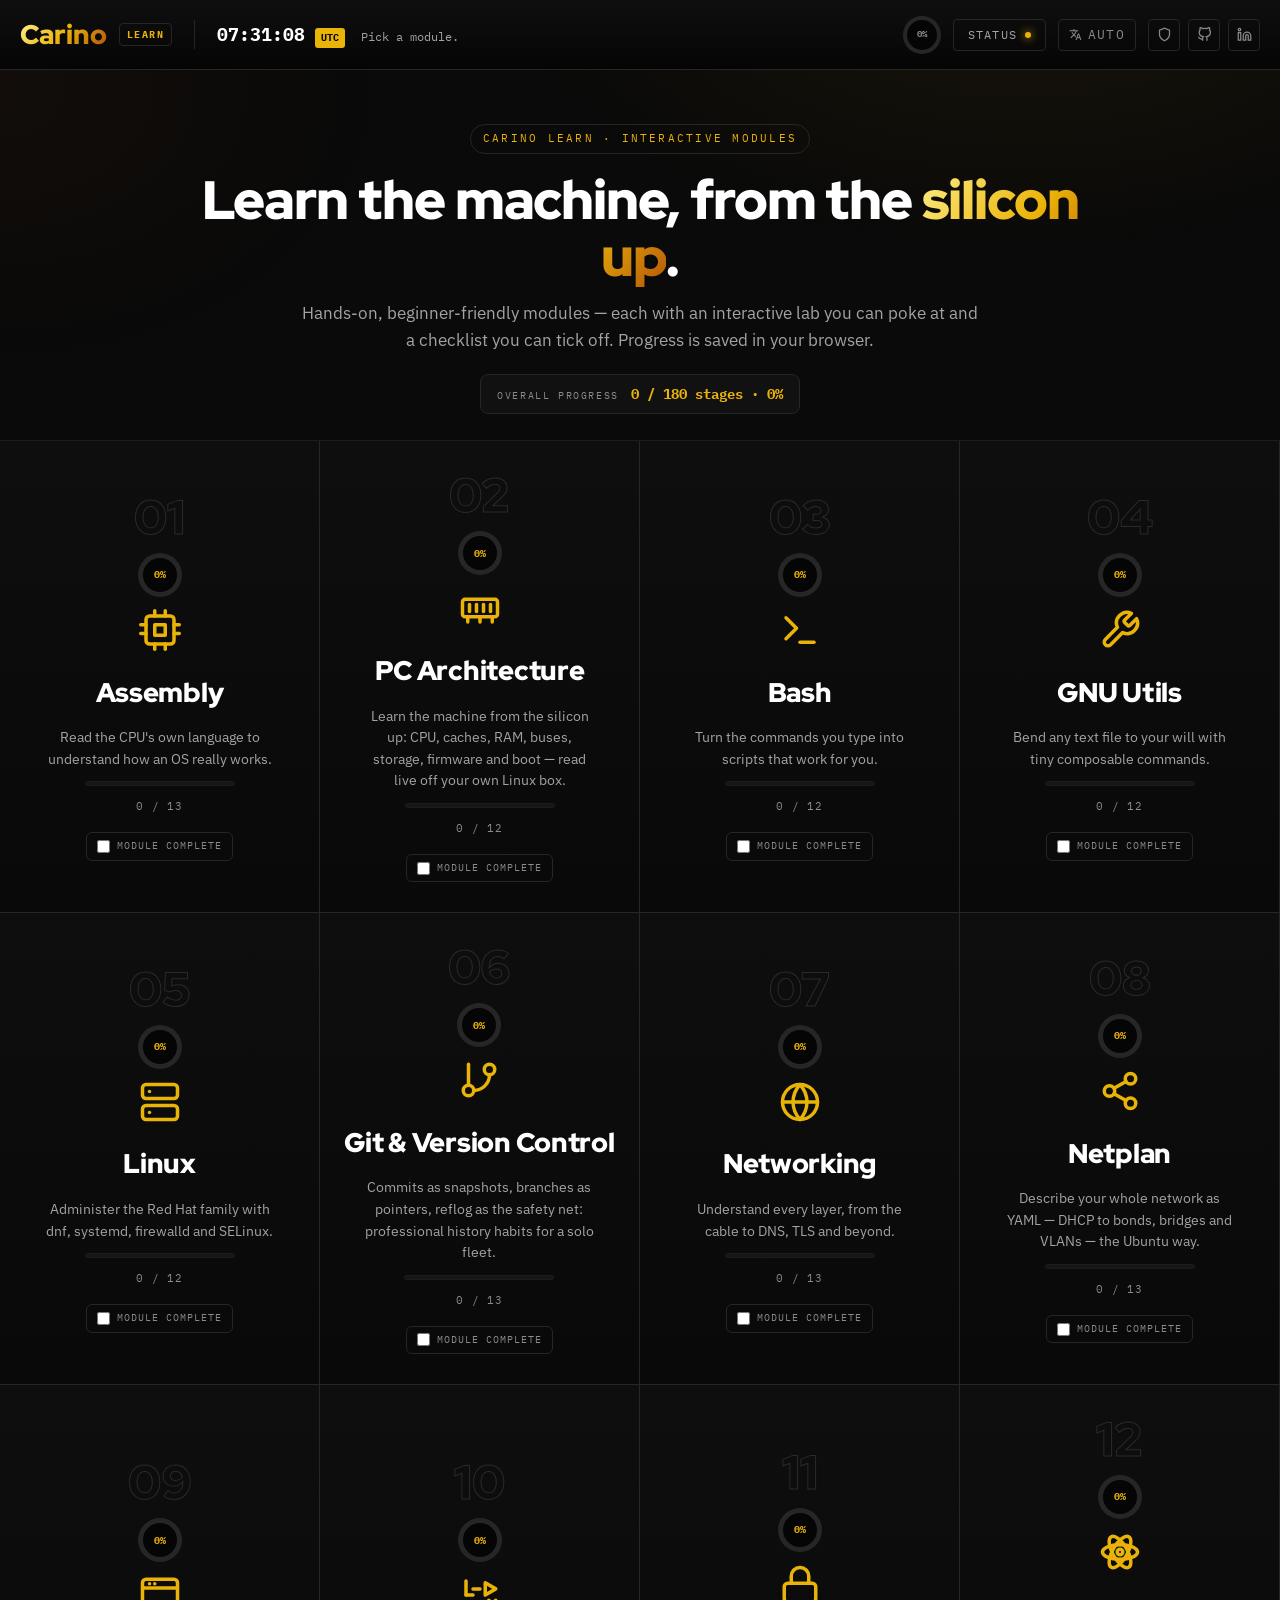
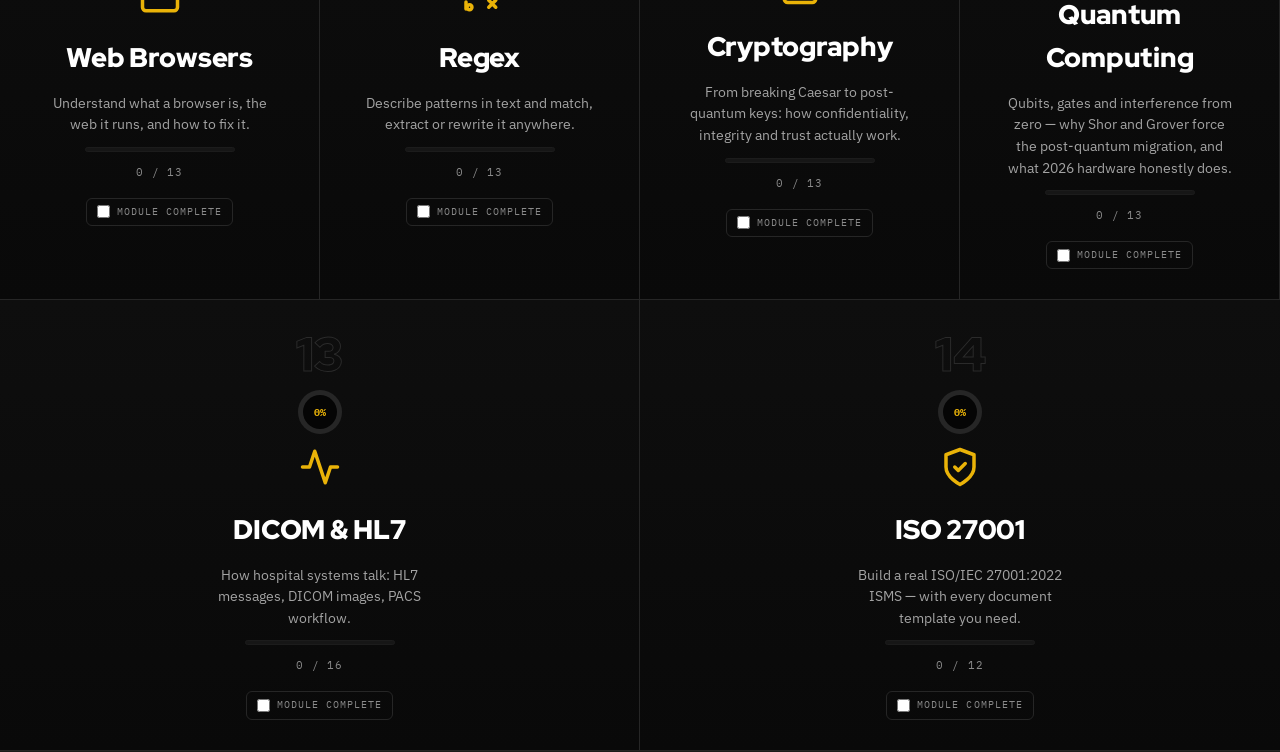
==== commit d3d53b79: "Add a share preview and search language versions, and raise text contrast" ====
--- a/index.html
+++ b/index.html
@@ -12,7 +12,18 @@
   <meta property="og:title" content="Carino Learn">
   <meta property="og:description" content="Carino Learn: hands-on, checkable learning modules with interactive visualizers — x86-64 assembly, PC architecture, Bash, GNU tools, Linux administration, Git &amp; version control, networking, netplan declarative network configuration, web browsers, regex, cryptography, quantum computing, DICOM &amp; HL7 healthcare interoperability, and ISO 27001 compliance.">
   <meta property="og:url" content="https://learn.carino.systems/">
-  <meta property="og:image" content="https://learn.carino.systems/logo.webp">
+  <meta property="og:image" content="https://learn.carino.systems/og.jpg">
+  <meta property="og:image:width" content="1200">
+  <meta property="og:image:height" content="630">
+  <meta property="og:image:alt" content="Carino Learn">
+  <meta name="twitter:card" content="summary_large_image">
+  <link rel="alternate" hreflang="en" href="https://learn.carino.systems/">
+  <link rel="alternate" hreflang="es" href="https://learn.carino.systems/?lang=es">
+  <link rel="alternate" hreflang="pt-BR" href="https://learn.carino.systems/?lang=pt-BR">
+  <link rel="alternate" hreflang="ja" href="https://learn.carino.systems/?lang=ja">
+  <link rel="alternate" hreflang="ru" href="https://learn.carino.systems/?lang=ru">
+  <link rel="alternate" hreflang="x-default" href="https://learn.carino.systems/">
+  <script type="application/json" id="carino-head-i18n">{"es": {"title": "Carino Learn — Aprende ensamblador, Linux, Git, redes y DICOM", "desc": "Módulos prácticos con visualizadores: ensamblador x86-64, PC, Bash, Linux, Git, redes, netplan, regex, criptografía, cuántica, DICOM y HL7, ISO 27001."}, "pt-BR": {"title": "Carino Learn — Aprenda Assembly, Linux, Git, redes, DICOM e HL7", "desc": "Módulos práticos com visualizadores: Assembly x86-64, arquitetura de PC, Bash, Linux, Git, redes, netplan, regex, criptografia, quântica, DICOM, HL7, ISO 27001."}, "ja": {"title": "Carino Learn — Linux・Git・DICOM等を学ぶ", "desc": "実践モジュールと可視化。x86-64アセンブリ、PC構成、Bash、Linux、Git、ネットワーク、netplan、正規表現、暗号、量子、DICOM・HL7、ISO 27001"}, "ru": {"title": "Carino Learn — ассемблер, Linux, Git, сети, DICOM и HL7", "desc": "Практические модули с визуализаторами: ассемблер x86-64, устройство ПК, Bash, Linux, Git, сети, netplan, regex, криптография, кванты, DICOM и HL7, ISO 27001."}}</script>
   <script type="application/ld+json">{"@context": "https://schema.org", "@type": "WebApplication", "name": "Carino Learn", "url": "https://learn.carino.systems/", "description": "Carino Learn: hands-on, checkable learning modules with interactive visualizers — x86-64 assembly, PC architecture, Bash, GNU tools, Linux administration, Git & version control, networking, netplan declarative network configuration, web browsers, regex, cryptography, quantum computing, DICOM & HL7 healthcare interoperability, and ISO 27001 compliance.", "operatingSystem": "Any (runs in a web browser)", "isAccessibleForFree": true, "author": {"@type": "Person", "name": "Miguel Cariño", "url": "https://carino.systems/"}}</script>
   <!-- /carino:head -->
   <link rel="icon" href="logo.webp" type="image/webp">
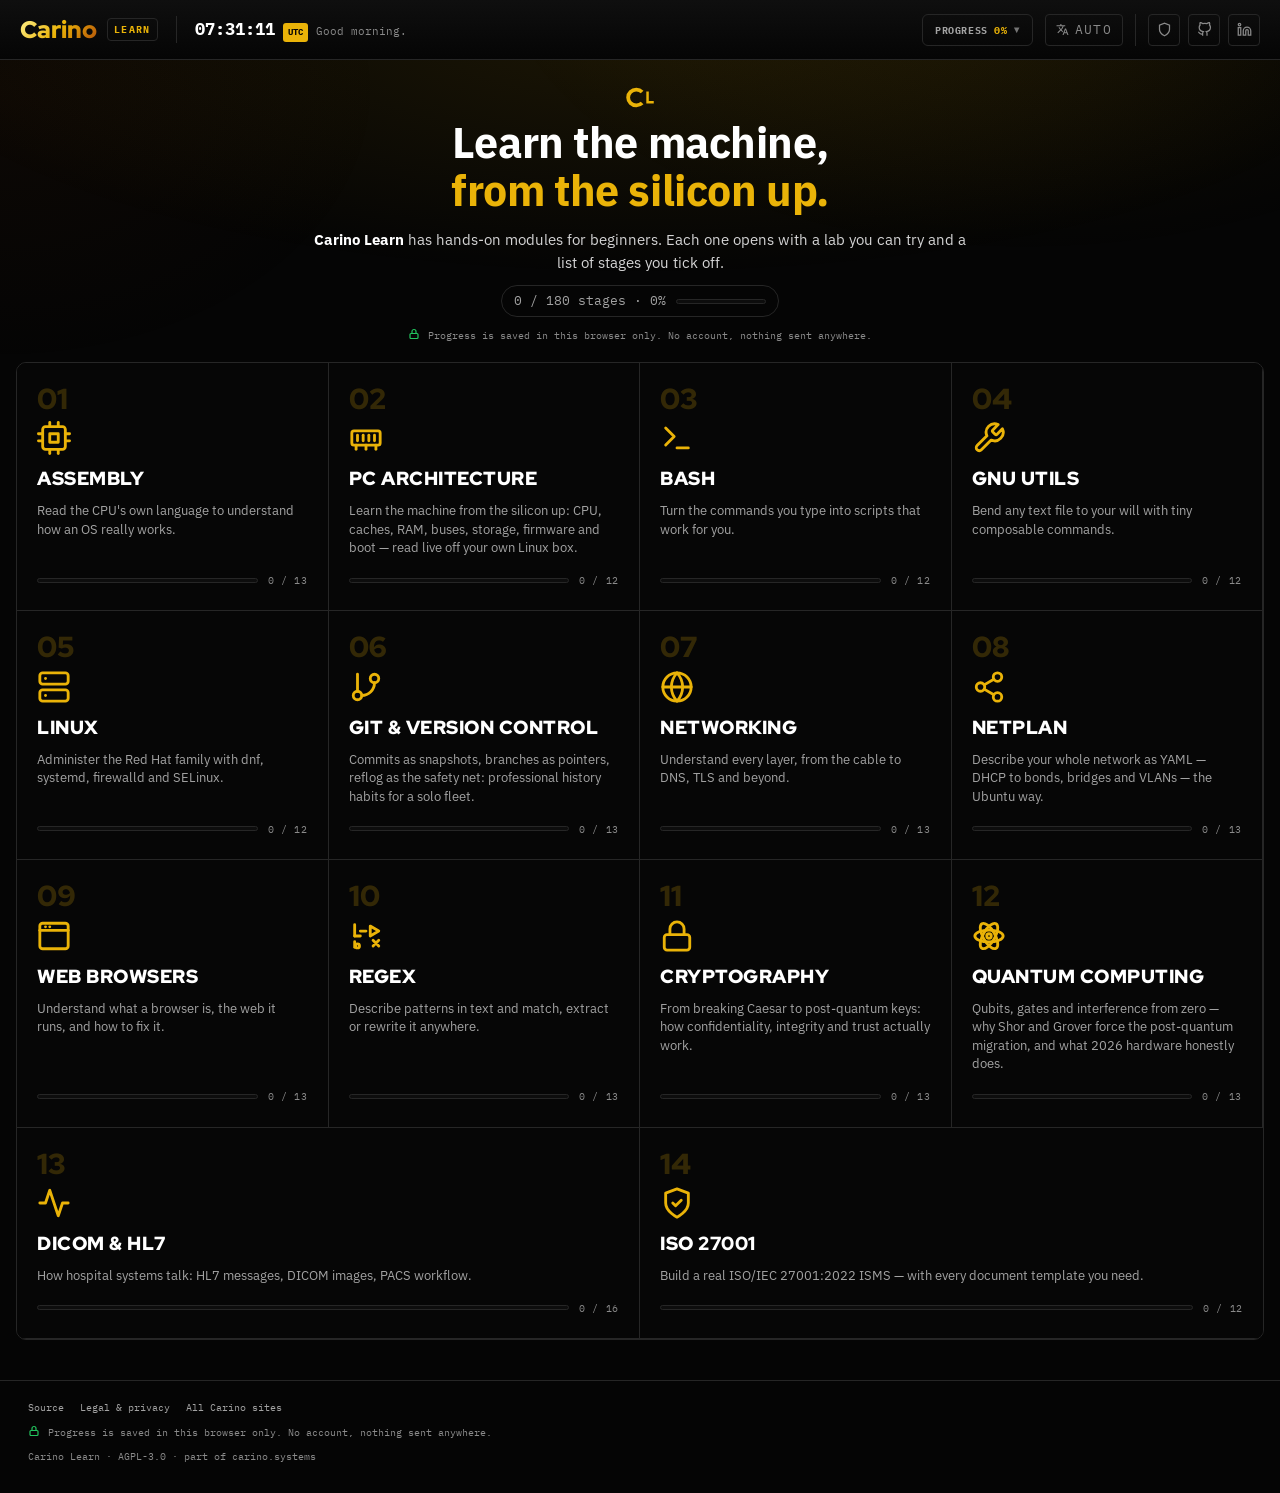
==== commit 0cc2a7c2: "Adopt the Learning layout on the shared navbar Gold-C hero with overall progress, the module grid as" ====
--- a/index.html
+++ b/index.html
@@ -28,78 +28,85 @@
   <!-- /carino:head -->
   <link rel="icon" href="logo.webp" type="image/webp">
   <link rel="stylesheet" href="fonts/carino-fonts.css">
+  <link rel="stylesheet" href="carino-ui.css">
   <link href="css/styles.css" rel="stylesheet">
 </head>
 <body class="state-overview">
 
-  <!-- ============================ Carino navbar ============================ -->
-  <header class="top-header">
-    <div class="header-left">
-      <span class="cn-brand">
-        <a class="brand-name" href="https://carino.systems/" title="Carino Systems — back to hub">Carino</a>
-        <a class="app-tag" href="./" title="Learn — reload">Learn</a>
-      </span>
-      <div class="header-clock" aria-hidden="true">
-        <span class="clock-time" id="clockLocal">00:00:00</span>
-        <span class="clock-tz" id="tzName">local</span>
-        <span class="brand-greeting" id="greeting">Choose a course.</span>
+  <!-- Navbar controls: carino-navbar.js moves this node into the bar. -->
+  <div data-carino-actions>
+    <div class="cs-menu" data-priority="1">
+      <button type="button" class="cs-btn" id="progBtn" aria-haspopup="true" aria-expanded="false"><span data-i18n>Progress</span> <span id="progPct">0%</span> <span class="cs-caret">▾</span></button>
+      <div class="cs-menu-panel" role="menu" hidden>
+        <div class="prog-rows">
+          <div class="diag-row" id="rowModule" hidden><span class="diag-lbl" id="rowModuleName" data-i18n>This module</span><span class="diag-val" id="diagDone">0 / 0</span></div>
+          <div class="diag-row"><span class="diag-lbl" data-i18n>All stages</span><span class="diag-val" id="diagAllDone">0 / 0</span></div>
+          <div class="diag-row"><span class="diag-lbl" data-i18n>Modules</span><span class="diag-val" id="diagCourses">0</span></div>
+          <div class="diag-row"><span class="diag-lbl" data-i18n>Saved</span><span class="diag-val" data-i18n>in this browser</span></div>
+        </div>
+        <div class="cs-menu-div"></div>
+        <button type="button" class="cs-menu-item" role="menuitem" id="exportBtn"><span data-i18n>Export progress</span> <span class="cs-menu-note">JSON</span></button>
+        <button type="button" class="cs-menu-item" role="menuitem" id="importBtn"><span data-i18n>Import progress</span> <span class="cs-menu-note">JSON</span></button>
+        <div class="cs-menu-div"></div>
+        <button type="button" class="cs-menu-item danger" role="menuitem" id="resetBtn" data-i18n>Reset progress</button>
       </div>
     </div>
+    <input type="file" id="importFile" accept="application/json,.json" hidden>
+  </div>
 
-    <div class="header-right">
-      <div class="prog-mini" title="Course progress">
-        <div class="prog-ring" id="progRing"><span id="progPct">0%</span></div>
+  <!-- ============================ Overview hero ============================ -->
+  <header class="landing-hero overview-head">
+    <div class="lh-wrap">
+      <div class="lh-mark" aria-hidden="true">
+        <img class="mark" src="logo.svg" alt="" width="100" height="100">
       </div>
-      <div class="social-row">
-        <a href="https://carino.systems/legal.html" class="icon-btn" id="cnLegal" title="Legal notice &amp; privacy" aria-label="Legal notice &amp; privacy">
-          <svg viewBox="0 0 24 24" fill="none" stroke="currentColor" stroke-width="2"><path d="M12 22s8-4 8-10V5l-8-3-8 3v7c0 6 8 10 8 10z"></path></svg>
-        </a>
-        <a href="https://github.com/MiguelCarino/Learn" target="_blank" rel="noopener" class="icon-btn" title="Learn on GitHub" aria-label="GitHub">
-          <svg viewBox="0 0 24 24" fill="none" stroke="currentColor" stroke-width="2"><path d="M9 19c-5 1.5-5-2.5-7-3m14 6v-3.87a3.37 3.37 0 0 0-.94-2.61c3.14-.35 6.44-1.54 6.44-7A5.44 5.44 0 0 0 20 4.77 5.07 5.07 0 0 0 19.91 1S18.73.65 16 2.48a13.38 13.38 0 0 0-7 0C6.27.65 5.09 1 5.09 1A5.07 5.07 0 0 0 5 4.77a5.44 5.44 0 0 0-1.5 3.78c0 5.42 3.3 6.61 6.44 7A3.37 3.37 0 0 0 9 18.13V22"></path></svg>
-        </a>
-        <a href="https://www.linkedin.com/in/miguelcarino94/" target="_blank" rel="noopener" class="icon-btn" title="LinkedIn">
-          <svg viewBox="0 0 24 24" fill="none" stroke="currentColor" stroke-width="2"><path d="M16 8a6 6 0 0 1 6 6v7h-4v-7a2 2 0 0 0-2-2 2 2 0 0 0-2 2v7h-4v-7a6 6 0 0 1 6-6z"></path><rect x="2" y="9" width="4" height="12"></rect><circle cx="4" cy="4" r="2"></circle></svg>
-        </a>
+      <h1><span data-i18n>Learn the machine,</span><br><span class="gold" data-i18n>from the silicon up.</span></h1>
+      <p class="lh-lede"><strong>Carino Learn</strong> <span data-i18n>has hands-on modules for beginners. Each one opens with a lab you can try and a list of stages you tick off.</span></p>
+      <div class="overview-progress">
+        <span class="progress-pill" id="overviewPill"><span id="overviewProg">0 / 0 stages · 0%</span><span class="progress"><span id="overviewFill" style="width:0%"></span></span></span>
+        <p class="privacy-line" data-i18n>Progress is saved in this browser only. No account, nothing sent anywhere.</p>
       </div>
-      <button class="status-toggle" id="diagToggle" title="Progress" aria-haspopup="true" aria-expanded="false" aria-controls="diagBox">
-        <span data-i18n>Status</span><div class="pulse-dot"></div>
-      </button>
-    </div>
-
-    <div class="diag-dropdown" id="diagBox">
-      <div class="diag-section" data-i18n>Current module</div>
-      <div class="diag-pair">
-        <div class="diag-row"><span class="diag-lbl" data-i18n>Stages cleared</span><span class="diag-val" id="diagDone">0 / 0</span></div>
-        <div class="diag-row"><span class="diag-lbl" data-i18n>Completion</span><span class="diag-val" id="diagPct">0%</span></div>
-      </div>
-      <div class="diag-section" data-i18n>Platform</div>
-      <div class="diag-pair">
-        <div class="diag-row"><span class="diag-lbl" data-i18n>Modules</span><span class="diag-val" id="diagCourses">0</span></div>
-        <div class="diag-row"><span class="diag-lbl" data-i18n>All stages</span><span class="diag-val" id="diagAllDone">0 / 0</span></div>
-      </div>
-      <div class="diag-row"><span class="diag-lbl" data-i18n>Overall</span><span class="diag-val" id="diagAllPct">0%</span></div>
-      <div class="diag-row"><span class="diag-lbl" data-i18n>Progress</span><span class="diag-val" data-i18n>saved locally</span></div>
-      <div class="diag-section" data-i18n>Session</div>
-      <div class="diag-row"><span class="diag-lbl" data-i18n>Local time</span><span class="diag-val" id="diagClock">--:--:--</span></div>
     </div>
   </header>
 
   <!-- ============================ Module grid ============================ -->
-  <div class="overview-head">
-    <span class="kicker" data-i18n>Carino Learn · interactive modules</span>
-    <h1 class="overview-title">Learn the machine, from the <em>silicon up</em>.</h1>
-    <p class="overview-sub" data-i18n>Hands-on, beginner-friendly modules — each with an interactive lab you can poke at and a checklist you can tick off. Progress is saved in your browser.</p>
-    <div class="overview-progress"><span class="overview-progress-lbl" data-i18n>Overall progress</span><span class="overview-progress-val" id="overviewProg">0 / 0 stages · 0%</span></div>
-  </div>
-  <nav class="slice-menu" id="sliceMenu" aria-label="Module grid"></nav>
+  <nav class="slice-menu" id="sliceMenu" aria-label="Modules"></nav>
 
-  <!-- ============================ Selected course renders here ============================ -->
+  <div class="page-alerts" id="pageAlerts"></div>
+
+  <!-- ============================ Selected module renders here ============================ -->
   <main id="courseHost" class="course-host"></main>
 
+  <footer class="site-foot" id="siteFoot">
+    <div class="sf-links">
+      <a href="https://github.com/MiguelCarino/Learn" target="_blank" rel="noopener" data-i18n>Source</a>
+      <a href="https://carino.systems/legal.html" data-i18n>Legal &amp; privacy</a>
+      <a href="https://carino.systems/" data-i18n>All Carino sites</a>
+    </div>
+    <p class="privacy-line" data-i18n>Progress is saved in this browser only. No account, nothing sent anywhere.</p>
+    <div class="sf-line" data-i18n>Carino Learn · AGPL-3.0 · part of carino.systems</div>
+  </footer>
+
+  <!-- Reset confirmation (Branding modal; toggled with [hidden]) -->
+  <div class="modal-scrim" id="resetModal" hidden>
+    <div class="modal" role="dialog" aria-modal="true" aria-labelledby="resetTitle">
+      <div class="modal-head">
+        <div><div class="modal-title" id="resetTitle" data-i18n>Reset progress</div><div class="modal-sub" id="resetSub"></div></div>
+        <button type="button" class="modal-x" id="resetX" aria-label="Close">✕</button>
+      </div>
+      <div class="modal-body" id="resetBody"></div>
+      <div class="modal-foot">
+        <button type="button" class="btn btn-ghost" id="resetCancel" data-i18n>Cancel</button>
+        <button type="button" class="btn btn-primary" id="resetOk" data-i18n>Reset</button>
+      </div>
+    </div>
+  </div>
+
   <!-- courses register themselves into window.COURSES -->
-  <script src="carino-clock.js" defer></script>
+  <script src="carino-navbar.js" data-app="Learn" data-repo="Learn" defer></script>
   <script src="carino-lang.js" defer></script>
   <script src="i18n.js" defer></script>
+  <script src="carino-ui.js" defer></script>
   <script src="js/courses/assembly.js"></script>
   <script src="js/courses/pcarch.js"></script>
   <script src="js/courses/bash.js"></script>
--- a/carino-ui.css
+++ b/carino-ui.css
@@ -0,0 +1,763 @@
+/* ============================================================
+   carino-ui.css — the shared Carino UI: design tokens, base and every
+   production component. Canonical copy: Branding/carino-ui.css.
+   Carino-Systems/propagate.sh copies it byte-for-byte into each site, the
+   same way it copies carino-navbar.js; a site opts in by linking it BEFORE
+   its own stylesheet. Sites may add new tokens (--kind-*, --cat-*) but never
+   redefine one declared here. Documented at https://branding.carino.systems/
+   ============================================================ */
+    /* ============================================================
+       Carino Branding — the canonical design tokens & components.
+       This file IS the reference: view-source, or use the per-section
+       Copy buttons to lift a snippet into another project.
+       Hosted at branding.carino.systems. Tokens mirror
+       Carino-Systems/index.html :root.
+       ============================================================ */
+    :root {
+      --bg:            #050505;   /* near-black page background        */
+      --bg-elev:       #0d0d0d;   /* elevated surface (inputs, code)   */
+      --bg-card:       #0b0b0b;   /* card / panel background           */
+      --accent:        #eab308;   /* Sharp Gold — the one accent       */
+      --accent-faint:  rgba(234,179,8,0.05);
+      --accent-glow:   rgba(234,179,8,0.15);
+      --accent-dim:    rgba(234,179,8,0.30);
+      --border:        #262626;   /* hairline borders                  */
+      --border-hv:     #eab308;   /* border on hover/focus             */
+      --text:          #ffffff;   /* primary text                      */
+      --text-sec:      #a3a3a3;   /* secondary text                    */
+      --text-muted:    #8a8a8a;   /* muted / labels                    */
+      --ok:            #22c55e;
+      --warn:          #eab308;
+      --err:           #ef4444;
+      --info:          #38bdf8;   /* informational; the fourth toast state, previously a magic number */
+      --stage-grad:    radial-gradient(1200px 520px at 50% -12%, rgba(234,179,8,0.08) 0%, transparent 60%), linear-gradient(180deg,#0b0b0b 0%,#050505 100%);
+      --gold-text:     linear-gradient(130deg,#fef08a 0%,#eab308 50%,#b45309 100%);
+      --sans: 'IBM Plex Sans', system-ui, -apple-system, sans-serif;
+      --mono: 'IBM Plex Mono', ui-monospace, SFMono-Regular, Menlo, monospace;
+      --display: 'Red Hat Display', var(--sans);
+      --radius: 10px;
+      --nav-h: 60px;     /* carino-navbar.js height; it scrolls with the page */
+      /* Breakpoints (media queries cannot read a token, so these are the rule):
+         900px and below, a workspace settings rail becomes a drawer;
+         640px and below, the phone layout. Nothing else. */
+
+      /* ---- type scale ----------------------------------------------
+         Thirteen named steps and nothing in between: size text with a
+         token, never a raw value. --fs-micro is the legibility floor —
+         no UI text below it, ever. Display sizes are fluid (clamp), so
+         heroes never overflow a laptop. Body base stays 15–16px.
+         (Decorative glyphs — watermark numerals, emoji, SVG-canvas
+         labels — may size freely; the scale governs readable text.)
+         px equivalents assume the 16px root. */
+      --fs-micro:   0.6rem;    /*  9.6px  tiny tags, fine print, table meta   */
+      --fs-label:   0.65rem;   /* 10.4px  mono uppercase labels, chips        */
+      --fs-btn:     0.7rem;    /* 11.2px  buttons, tabs, kickers, nav         */
+      --fs-sm:      0.8rem;    /* 12.8px  dense UI text, tables, alerts, code */
+      --fs-mono:    0.85rem;   /* 13.6px  mono data, ledes in mono            */
+      --fs-sec:     0.9rem;    /* 14.4px  secondary prose                     */
+      --fs-body:    1rem;      /* 16px    primary reading text                */
+      --fs-lg:      1.05rem;   /* 16.8px  emphasised body, card titles        */
+      --fs-h3:      1.2rem;    /* 19.2px  card / panel headings               */
+      --fs-h2:      1.5rem;    /* 24px    section headings                    */
+      --fs-h1:      1.9rem;    /* 30.4px  page headings                       */
+      --fs-display: 2.4rem;    /* 38.4px  display text, the wordmark          */
+      --fs-hero:    clamp(2.6rem, 7vw, 4.6rem);  /* landing hero — always fluid */
+    }
+
+    * { box-sizing: border-box; }
+
+    /* Slim scrollbars in every engine — the cross-browser recipe projects copy.
+       ::-webkit-scrollbar covers Chromium + WebKit; Firefox has no pseudo-element,
+       only these two inherited properties, so setting them on :root cascades to
+       every scroll container. Keep both — neither engine reads the other's. */
+    :root { scrollbar-width: thin; scrollbar-color: #3a3a3a transparent; }
+    ::-webkit-scrollbar { width: 8px; height: 8px; }
+    ::-webkit-scrollbar-track { background: transparent; }
+    ::-webkit-scrollbar-thumb { background: #3a3a3a; border-radius: 6px; }
+    ::-webkit-scrollbar-thumb:hover { background: var(--accent-dim); }
+    body {
+      margin: 0; background: var(--bg); color: var(--text);
+      font-family: var(--sans); font-size: 15px; line-height: 1.6;
+      -webkit-font-smoothing: antialiased;
+    }
+    a { color: var(--accent); }
+    /* Components below set display:flex/grid; the hidden attribute still wins. */
+    [hidden] { display: none !important; }
+    code, .mono { font-family: var(--mono); }
+    /* ============ 3. typography ============ */
+    .t-hero { font-family: var(--display); font-weight: 900; font-size: var(--fs-hero); text-transform: uppercase; line-height: 0.95; }
+    .t-display { font-family: var(--display); font-weight: 900; font-size: var(--fs-display); text-transform: uppercase; line-height: 1; }
+    .t-h1 { font-family: var(--display); font-weight: 900; font-size: var(--fs-h1); text-transform: uppercase; }
+    .t-h2 { font-family: var(--display); font-weight: 900; font-size: var(--fs-h2); text-transform: uppercase; }
+    .t-h3 { font-family: var(--display); font-weight: 900; font-size: var(--fs-h3); text-transform: uppercase; }
+    .t-lg { font-family: var(--sans); font-size: var(--fs-lg); font-weight: 700; color: var(--text); }
+    .t-body { font-family: var(--sans); font-size: var(--fs-body); color: var(--text); }
+    .t-sec { font-family: var(--sans); font-size: var(--fs-sec); color: var(--text-sec); }
+    .t-mono { font-family: var(--mono); font-size: var(--fs-mono); color: var(--text); }
+    .t-sm { font-family: var(--sans); font-size: var(--fs-sm); color: var(--text-sec); }
+    .t-btn-sample { font-family: var(--mono); font-size: var(--fs-btn); font-weight: 700; text-transform: uppercase; letter-spacing: 0.06em; color: var(--text-sec); }
+    .t-label { font-family: var(--mono); font-size: var(--fs-label); text-transform: uppercase; letter-spacing: 0.14em; color: var(--text-muted); }
+    .t-micro { font-family: var(--mono); font-size: var(--fs-micro); text-transform: uppercase; letter-spacing: 0.08em; color: var(--text-muted); }
+    .wordmark { font-family: var(--display); font-weight: 900; font-size: var(--fs-display); background: var(--gold-text); -webkit-background-clip: text; background-clip: text; -webkit-text-fill-color: transparent; }
+
+    /* ============ 4. buttons ============ */
+    .btn {
+      display: inline-flex; align-items: center; gap: 8px;
+      font-family: var(--mono); font-size: var(--fs-btn); font-weight: 700;
+      text-transform: uppercase; letter-spacing: 0.06em;
+      padding: 0 16px; height: 38px; border-radius: 6px; cursor: pointer;
+      border: 1px solid var(--border); background: transparent; color: var(--text-sec);
+      transition: 0.18s; text-decoration: none;
+    }
+    .btn:hover { border-color: var(--accent); color: var(--accent); background: var(--accent-faint); }
+    .btn-primary { background: var(--accent); border-color: var(--accent); color: #050505; }
+    .btn-primary:hover { background: #fbbf24; color: #050505; box-shadow: 0 4px 16px var(--accent-glow); }
+    .btn-ghost { border-color: transparent; }
+    .btn-ghost:hover { border-color: var(--border); background: transparent; color: var(--text); }
+    .btn:disabled, .btn.disabled { opacity: 0.35; pointer-events: none; }
+
+    /* toggle / segmented buttons (module & template style) */
+    .toggle-btn {
+      font-family: var(--mono); font-size: var(--fs-btn); text-transform: uppercase; letter-spacing: 0.05em;
+      padding: 8px 14px; border-radius: 4px; cursor: pointer; transition: 0.18s;
+      border: 1px solid var(--border); background: transparent; color: var(--text-sec);
+    }
+    .toggle-btn:hover { border-color: var(--accent); color: var(--accent); background: var(--accent-faint); }
+    .toggle-btn.active { background: var(--accent); border-color: var(--accent); color: #050505; font-weight: 700; }
+
+    /* ============ 5. tabs ============ */
+    .tabbar { display: flex; gap: 4px; border-bottom: 1px solid var(--border); }
+    .tabbtn {
+      font-family: var(--mono); font-size: var(--fs-btn); text-transform: uppercase; letter-spacing: 0.06em;
+      padding: 10px 16px; cursor: pointer; color: var(--text-sec); background: transparent;
+      border: none; border-bottom: 2px solid transparent; margin-bottom: -1px; transition: 0.15s;
+    }
+    .tabbtn:hover { color: var(--text); }
+    .tabbtn.active { color: var(--accent); border-bottom-color: var(--accent); }
+    .tabpane { padding: 18px 2px 2px; color: var(--text-sec); font-size: var(--fs-sec); }
+
+    /* ============ 6. forms ============ */
+    .field { display: flex; flex-direction: column; gap: 6px; min-width: 220px; }
+    .field label { font-family: var(--mono); font-size: var(--fs-micro); text-transform: uppercase; letter-spacing: 0.1em; color: var(--text-muted); }
+    .input, .select, .textarea {
+      background: var(--bg-elev); border: 1px solid var(--border); border-radius: 6px;
+      color: var(--text); font-family: var(--mono); font-size: var(--fs-sm);
+      padding: 9px 11px; width: 100%; transition: 0.15s;
+    }
+    .input:focus, .select:focus, .textarea:focus { outline: none; border-color: var(--accent); box-shadow: 0 0 0 3px var(--accent-faint); }
+    .textarea { resize: vertical; min-height: 84px; line-height: 1.5; }
+    .select option { background: #111; }
+    .check { display: inline-flex; align-items: center; gap: 8px; font-family: var(--mono); font-size: var(--fs-btn); text-transform: uppercase; color: var(--text-sec); cursor: pointer; }
+    .check input { accent-color: var(--accent); width: 15px; height: 15px; }
+    /* switch */
+    .switch { position: relative; width: 42px; height: 22px; flex-shrink: 0; }
+    .switch input { opacity: 0; width: 0; height: 0; }
+    .switch .track { position: absolute; inset: 0; background: var(--bg-elev); border: 1px solid var(--border); border-radius: 999px; transition: 0.2s; }
+    .switch .track::before { content: ""; position: absolute; width: 16px; height: 16px; left: 2px; top: 2px; background: var(--text-muted); border-radius: 50%; transition: 0.2s; }
+    .switch input:checked + .track { background: var(--accent-faint); border-color: var(--accent); }
+    .switch input:checked + .track::before { transform: translateX(20px); background: var(--accent); }
+
+    /* ============ 7. alerts ============ */
+    .alert { border: 1px solid; border-radius: 8px; padding: 12px 14px; font-family: var(--mono); font-size: var(--fs-sm); line-height: 1.5; margin-bottom: 10px; }
+    .alert:last-child { margin-bottom: 0; }
+    .alert.ok   { color: #86efac; background: rgba(34,197,94,0.08);  border-color: rgba(34,197,94,0.5); }
+    .alert.warn { color: #fcd34d; background: rgba(234,179,8,0.08);  border-color: rgba(234,179,8,0.45); }
+    .alert.err  { color: #fca5a5; background: rgba(239,68,68,0.08);  border-color: rgba(239,68,68,0.5); }
+    .alert.info { color: #bae6fd; background: color-mix(in srgb, var(--info) 8%, transparent); border-color: color-mix(in srgb, var(--info) 50%, transparent); }
+    .alert code { background: #1a1a1a; padding: 1px 5px; border-radius: 3px; color: #fde68a; }
+    .alert b { color: #fde68a; }
+
+    /* ============ 8. badges & chips ============ */
+    .chip-tag { font-family: var(--mono); font-size: var(--fs-micro); font-weight: 700; letter-spacing: 0.14em; text-transform: uppercase; color: var(--accent); border: 1px solid var(--border); border-radius: 4px; padding: 3px 6px; text-decoration: none; }
+    /* split-brand: in the navbar the chip is an <a href="./"> (app reload) next
+       to the wordmark's <a href="https://carino.systems/"> (hub) */
+    a.chip-tag { transition: 0.2s; }
+    a.chip-tag:hover { border-color: var(--accent); background: var(--accent-glow); }
+    .chip-tz { font-family: var(--mono); font-size: var(--fs-micro); font-weight: 700; color: #050505; background: var(--accent); padding: 2px 5px; border-radius: 3px; }
+    .pill { font-family: var(--mono); font-size: var(--fs-micro); text-transform: uppercase; letter-spacing: 0.05em; border-radius: 999px; padding: 3px 10px; border: 1px solid; }
+    .pill.ok  { color: var(--ok);  border-color: rgba(34,197,94,0.4);  background: rgba(34,197,94,0.08); }
+    .pill.warn{ color: var(--warn);border-color: rgba(234,179,8,0.4);  background: rgba(234,179,8,0.08); }
+    .pill.err { color: var(--err); border-color: rgba(239,68,68,0.4);  background: rgba(239,68,68,0.08); }
+    .dot { display: inline-flex; align-items: center; gap: 7px; font-family: var(--mono); font-size: var(--fs-btn); color: var(--text-sec); }
+    .dot::before { content: ""; width: 8px; height: 8px; border-radius: 50%; background: var(--accent); box-shadow: 0 0 8px var(--accent); }
+    .dot.live::before { animation: pulse 1.6s infinite; }
+    @keyframes pulse { 0%,100% { opacity: 1; } 50% { opacity: 0.35; } }
+    /* AI Bloat Certified: a two-part seal for the top of a project page. Gold half with the
+       rosette, dark half with the verdict; one gold hairline around both. */
+    .cert-badge { display: inline-flex; align-items: stretch; vertical-align: middle; font-family: var(--mono); font-size: var(--fs-label); font-weight: 700; letter-spacing: 0.12em; text-transform: uppercase; line-height: 1; border: 1px solid var(--accent); border-radius: 5px; overflow: hidden; white-space: nowrap; box-shadow: 0 0 14px var(--accent-glow); }
+    .cert-badge .cert-l { display: inline-flex; align-items: center; gap: 6px; padding: 5px 8px 5px 5px; background: var(--accent); color: #050505; }
+    .cert-badge .cert-r { display: inline-flex; align-items: center; padding: 5px 9px; background: var(--bg-card); color: var(--accent); }
+    .cert-badge .cert-seal { width: 15px; height: 15px; flex: none; }
+    .cert-badge .cert-rosette { fill: #050505; }
+    .cert-badge .cert-check { fill: none; stroke: var(--accent); stroke-width: 1.9; stroke-linecap: round; stroke-linejoin: round; }
+
+    /* ============ 9. cards ============ */
+    .card {
+      display: flex; flex-direction: column; background: var(--bg-card);
+      border: 1px solid var(--border); padding: 22px; border-radius: 12px; transition: 0.22s;
+    }
+    .card:hover { border-color: var(--accent); background: linear-gradient(145deg,#17120a 0%,#0b0b0b 100%); transform: translateY(-4px); box-shadow: 0 14px 28px rgba(0,0,0,0.6), 0 0 22px var(--accent-glow); }
+    .c-title { font-size: var(--fs-lg); font-weight: 700; margin-bottom: 6px; }
+    .c-desc { font-size: var(--fs-mono); color: var(--text-sec); line-height: 1.6; flex: 1; }
+    .c-link { margin-top: 16px; font-family: var(--mono); font-size: var(--fs-btn); text-transform: uppercase; letter-spacing: 0.1em; font-weight: 700; color: var(--accent); }
+    .card-grid { display: grid; grid-template-columns: repeat(auto-fill, minmax(220px,1fr)); gap: 14px; }
+    .panel-header { display: flex; justify-content: space-between; align-items: flex-end; border-bottom: 1px solid var(--border); padding-bottom: 14px; }
+    .panel-title { font-family: var(--display); font-weight: 900; font-size: var(--fs-h1); text-transform: uppercase; letter-spacing: 1px; }
+    .panel-desc { font-family: var(--mono); font-size: var(--fs-sm); color: var(--text-sec); margin-top: 6px; }
+    .panel-num { font-family: var(--display); font-weight: 900; font-size: 3.2rem; line-height: 0.8; color: rgba(234,179,8,0.12); user-select: none; }
+
+    /* ============ 10. dropdown / diagnostics ============ */
+    .diag-wrap { position: relative; display: inline-block; }
+    .diag-toggle {
+      display: inline-flex; align-items: center; gap: 8px; cursor: pointer;
+      background: transparent; border: 1px solid var(--border); color: var(--text-sec);
+      font-family: var(--mono); font-size: var(--fs-btn); text-transform: uppercase; letter-spacing: 0.05em;
+      padding: 8px 12px; border-radius: 6px; transition: 0.18s;
+    }
+    .diag-toggle:hover, .diag-toggle.open { border-color: var(--accent); color: var(--accent); background: var(--accent-faint); }
+    .diag-dropdown {
+      position: absolute; top: calc(100% + 8px); right: 0; width: 260px;
+      background: var(--bg-card); border: 1px solid var(--accent-dim); border-radius: 8px;
+      padding: 14px; box-shadow: 0 18px 40px rgba(0,0,0,0.7); display: none; z-index: 20;
+    }
+    .diag-dropdown.open { display: block; }
+    .diag-section { font-family: var(--mono); font-size: var(--fs-micro); text-transform: uppercase; letter-spacing: 0.1em; color: var(--text-muted); opacity: 0.6; border-bottom: 1px solid var(--border); padding-bottom: 3px; margin: 4px 0 8px; }
+    .diag-row { display: flex; justify-content: space-between; font-family: var(--mono); font-size: var(--fs-btn); margin-bottom: 6px; }
+    .diag-lbl { color: var(--text-muted); text-transform: uppercase; letter-spacing: 0.05em; }
+    .diag-val { color: var(--text); }
+    /* Wrap two short readings in .diag-pair to put them on one line. Each half
+       keeps its natural width, so a long value or translation wraps the pair
+       back into full-width rows instead of truncating. */
+    .diag-pair { display: flex; flex-wrap: wrap; justify-content: space-between; column-gap: 20px; }
+    .diag-pair > .diag-row { flex: 0 1 auto; min-width: max-content; gap: 8px; }
+
+    /* ============ 11. table ============ */
+    table.data { width: 100%; border-collapse: collapse; font-family: var(--mono); font-size: var(--fs-sm); }
+    table.data th { text-align: left; color: var(--text-muted); text-transform: uppercase; letter-spacing: 0.06em; font-size: var(--fs-micro); font-weight: 700; padding: 8px 12px; border-bottom: 1px solid var(--border); }
+    table.data td { padding: 9px 12px; border-bottom: 1px solid var(--border); color: var(--text-sec); }
+    table.data tr:hover td { background: var(--accent-faint); color: var(--text); }
+
+    /* ============ 12. code ============ */
+    pre.code { background: var(--bg-elev); border: 1px solid var(--border); border-radius: 8px; padding: 16px; overflow-x: auto; font-family: var(--mono); font-size: var(--fs-sm); line-height: 1.6; color: #e0e0e0; margin: 0; }
+    pre.code .k { color: var(--accent); }
+    pre.code .c { color: var(--text-muted); }
+
+    /* ============ 13. loading ============ */
+    .spinner { width: 26px; height: 26px; border: 2px solid var(--border); border-top-color: var(--accent); border-radius: 50%; animation: spin 0.8s linear infinite; }
+    @keyframes spin { to { transform: rotate(360deg); } }
+    .progress { width: 260px; height: 6px; background: var(--bg-elev); border: 1px solid var(--border); border-radius: 999px; overflow: hidden; }
+    .progress > span { display: block; height: 100%; width: 62%; background: var(--accent); border-radius: 999px; box-shadow: 0 0 10px var(--accent-glow); }
+    .ekg { width: 180px; height: 44px; }
+    .ekg .trace { fill: none; stroke: var(--accent); stroke-width: 2; stroke-linecap: round; stroke-linejoin: round; filter: drop-shadow(0 0 4px var(--accent-glow)); stroke-dasharray: 320; stroke-dashoffset: 320; animation: ekg 1.8s linear infinite; }
+    @keyframes ekg { to { stroke-dashoffset: -320; } }
+
+
+    /* ============ 15. toast ============ */
+    .toast {
+      position: fixed; top: 76px; right: 20px; z-index: 9999;
+      display: inline-flex; align-items: center; gap: 10px;
+      font-family: var(--mono); font-size: var(--fs-sm); font-weight: 700;
+      padding: 11px 16px; border-radius: 8px; border: 1px solid;
+      box-shadow: 0 10px 30px rgba(0,0,0,0.55);
+      opacity: 0; transform: translateY(-10px); pointer-events: none; transition: 0.2s ease;
+    }
+    .toast.show { opacity: 1; transform: translateY(0); pointer-events: auto; }
+    .toast.ok   { color: #86efac; background: rgba(34,197,94,0.10); border-color: rgba(34,197,94,0.5); }
+    .toast.info { color: #bae6fd; background: color-mix(in srgb, var(--info) 10%, transparent); border-color: color-mix(in srgb, var(--info) 50%, transparent); }
+    .toast.warn { color: #fde68a; background: rgba(234,179,8,0.10); border-color: rgba(234,179,8,0.45); }
+    .toast.err  { color: #fca5a5; background: rgba(239,68,68,0.10); border-color: rgba(239,68,68,0.5); }
+
+    /* ============ 16. navbar action portal ============ */
+    /* carino-navbar.js relocates the real DOM node marked [data-carino-actions]
+       into the navbar's .cn-right (handlers and ids survive) and removes the
+       [data-carino-strip] wrapper. Controls riding in the bar follow this 32px
+       recipe — the compact sibling of .btn. */
+    .cs-btn {
+      display: inline-flex; align-items: center; gap: 6px; height: 32px; padding: 0 12px;
+      font-family: var(--mono); font-size: var(--fs-label); font-weight: 700;
+      text-transform: uppercase; letter-spacing: 0.06em; white-space: nowrap;
+      border: 1px solid var(--border); border-radius: 6px; background: transparent;
+      color: var(--text-sec); cursor: pointer; transition: 0.18s; text-decoration: none;
+    }
+    .cs-btn:hover { border-color: var(--accent); color: var(--accent); background: var(--accent-faint); }
+    .cs-btn:disabled, .cs-btn.disabled { opacity: 0.35; pointer-events: none; }
+    /* a toggle that is on (pause, a chosen view, sound) */
+    .cs-btn[aria-pressed="true"] { border-color: var(--accent); color: var(--accent); background: var(--accent-faint); }
+    /* the one filled control in the bar: a page's main action */
+    .cs-btn.primary { background: var(--accent); border-color: var(--accent); color: #050505; }
+    .cs-btn.primary:hover { background: #fbbf24; color: #050505; box-shadow: 0 4px 16px var(--accent-glow); }
+
+    /* ---- Export menu: every output of a tool behind one navbar button ----
+       <div class="cs-menu">
+         <button class="cs-btn" aria-haspopup="true" aria-expanded="false">Export ▾</button>
+         <div class="cs-menu-panel" role="menu" hidden>
+           <button class="cs-menu-item" role="menuitem">PDF <span class="cs-menu-note">printable</span></button>
+           <div class="cs-menu-div"></div> …
+         </div>
+       </div>
+       carino-ui.js opens and closes it. When the navbar folds the controls
+       into its ⋯ menu, the items show there directly. Reference: Topo. */
+    .cs-menu { position: relative; display: flex; }
+    .cs-caret { font-size: 0.6rem; opacity: 0.7; margin-left: 1px; }
+    .cs-menu-panel {
+      position: absolute; top: calc(100% + 6px); right: 0; z-index: 60; min-width: 210px; padding: 6px;
+      display: flex; flex-direction: column; gap: 1px;
+      background: var(--bg-card); border: 1px solid var(--border); border-radius: 8px; box-shadow: 0 12px 32px rgba(0,0,0,0.55);
+    }
+    .cs-menu-item {
+      display: flex; align-items: center; gap: 8px; width: 100%; padding: 7px 10px; border: none; border-radius: 5px;
+      background: transparent; color: var(--text-sec); font-family: var(--sans); font-size: var(--fs-sm);
+      text-align: left; white-space: nowrap; cursor: pointer; transition: 0.15s; text-decoration: none;
+    }
+    .cs-menu-item:hover, .cs-menu-item:focus-visible { background: var(--accent-faint); color: var(--accent); outline: none; }
+    .cs-menu-item.danger { color: #fca5a5; }
+    .cs-menu-item.danger:hover { background: rgba(239,68,68,0.08); color: var(--err); }
+    .cs-menu-item:disabled { opacity: 0.35; pointer-events: none; }
+    .cs-menu-note { margin-left: auto; padding-left: 14px; font-family: var(--mono); font-size: var(--fs-micro); color: var(--text-muted); }
+    .cs-menu-div { height: 1px; background: var(--border); margin: 4px; }
+    /* On a phone the panel hangs from the screen's right edge, not the
+       button's, so it never runs off the left side. */
+    @media (max-width: 640px) { .cs-menu-panel { position: fixed; top: calc(var(--nav-h) + 6px); right: 12px; } }
+    #carinoNav .cn-more-menu .cs-menu { flex-basis: 100%; }
+    #carinoNav .cn-more-menu .cs-menu > [aria-haspopup] { display: none; }
+    #carinoNav .cn-more-menu .cs-menu-panel, #carinoNav .cn-more-menu .cs-menu-panel[hidden] {
+      display: flex !important; position: static; min-width: 0; padding: 0; border: 0; box-shadow: none; background: transparent;
+    }
+
+    /* ============ 17. dropzone ============ */
+    .dropzone {
+      border: 2px dashed var(--border); border-radius: 10px; padding: 30px 18px;
+      text-align: center; cursor: pointer; background: var(--bg-elev);
+      color: var(--text-sec); font-size: var(--fs-sec); transition: 0.18s;
+    }
+    .dropzone strong { font-family: var(--mono); color: var(--accent); font-weight: 700; }
+    .dropzone:hover, .dropzone.dragover { border-color: var(--accent); background: var(--accent-faint); box-shadow: 0 0 24px var(--accent-glow); }
+    .dropzone.success { border-color: var(--ok); border-style: solid; }
+    .dz-icon { font-size: 1.6rem; margin-bottom: 8px; opacity: 0.8; }
+    .dz-hint { font-family: var(--mono); font-size: var(--fs-label); color: var(--text-muted); margin-top: 6px; text-transform: uppercase; letter-spacing: 0.08em; }
+
+    /* ============ 18. modal & scrim ============ */
+    /* Above the navbar (which sits at 2147483000 to stay over app content),
+       so a tall dialog's head is never hidden under it. */
+    .modal-scrim {
+      position: fixed; inset: 0; z-index: 2147483600; padding: 24px;
+      display: flex; align-items: center; justify-content: center;
+      background: rgba(0,0,0,0.65); -webkit-backdrop-filter: blur(6px); backdrop-filter: blur(6px);
+    }
+    .modal-scrim[hidden] { display: none; }
+    /* .modal on a native <dialog>: closed, it stays closed (.modal sets display). */
+    dialog.modal:not([open]) { display: none; }
+    dialog.modal { padding: 0; color: inherit; }
+    dialog.modal::backdrop { background: rgba(0,0,0,0.65); -webkit-backdrop-filter: blur(6px); backdrop-filter: blur(6px); }
+    .modal {
+      display: flex; flex-direction: column; width: 100%; max-width: 520px;
+      max-height: min(90vh, 640px); overflow: hidden;
+      background: var(--bg-card); border: 1px solid var(--border); border-radius: 14px;
+      box-shadow: 0 30px 80px rgba(0,0,0,0.75);
+    }
+    .modal-head { display: flex; align-items: center; gap: 12px; padding: 16px 18px; border-bottom: 1px solid var(--border); }
+    /* the title (or the block wrapping title + subtitle) takes the row, so ✕ sits at the end */
+    .modal-head > :first-child { flex: 1; min-width: 0; }
+    .modal-title { font-family: var(--display); font-weight: 900; font-size: var(--fs-lg); text-transform: uppercase; letter-spacing: 0.5px; flex: 1; }
+    .modal-sub { font-family: var(--mono); font-size: var(--fs-label); color: var(--text-muted); text-transform: uppercase; letter-spacing: 0.08em; }
+    .modal-x { border: none; background: transparent; color: var(--text-muted); font-size: var(--fs-lg); line-height: 1; cursor: pointer; padding: 4px 8px; border-radius: 6px; transition: 0.15s; }
+    .modal-x:hover { color: var(--accent); background: var(--accent-faint); }
+    .modal-body { padding: 18px; color: var(--text-sec); font-size: var(--fs-sec); overflow-y: auto; }
+    .modal-foot { display: flex; justify-content: flex-end; gap: 10px; padding: 14px 18px; border-top: 1px solid var(--border); }
+
+    /* copy button: the per-section Copy on the reference page and the
+       floating copy on a command block (.copy-btn.term-copy) */
+    .copy-btn {
+      flex-shrink: 0; display: inline-flex; align-items: center; gap: 6px;
+      font-family: var(--mono); font-size: var(--fs-micro); font-weight: 700;
+      text-transform: uppercase; letter-spacing: 0.08em;
+      padding: 7px 11px; border-radius: 6px; cursor: pointer; white-space: nowrap;
+      border: 1px solid var(--border); background: transparent; color: var(--text-sec); transition: 0.18s;
+    }
+    .copy-btn:hover { border-color: var(--accent); color: var(--accent); background: var(--accent-faint); }
+    .copy-btn.done { border-color: var(--ok); color: var(--ok); background: rgba(34,197,94,0.08); }
+    .copy-btn svg { width: 13px; height: 13px; }
+
+    /* ============ 19. command block ============ */
+    .terminal-wrapper { position: relative; }
+    .terminal { background: #000; border: 1px solid var(--border); border-radius: 12px; padding: 1.4rem 1.6rem; overflow-x: auto; }
+    .terminal code { display: block; font-family: var(--mono); font-size: var(--fs-sm); line-height: 1.7; color: var(--ok); white-space: pre; }
+    .terminal .prompt { color: var(--accent); user-select: none; }
+    .term-copy { position: absolute; top: 10px; right: 10px; background: rgba(5,5,5,0.85); }
+
+    /* ============ 21. key caps ============ */
+    .kbd {
+      display: inline-block; font-family: var(--mono); font-size: var(--fs-label); font-weight: 700;
+      color: var(--text-sec); background: var(--bg-elev);
+      border: 1px solid var(--border); border-bottom-width: 2px; border-radius: 4px; padding: 2px 7px;
+    }
+    .kbd.accent { color: var(--accent); border-color: var(--accent-dim); }
+    .kbd-legend { display: flex; flex-wrap: wrap; gap: 16px; align-items: center; font-family: var(--mono); font-size: var(--fs-btn); color: var(--text-muted); }
+    .kbd-legend .lbl { text-transform: uppercase; letter-spacing: 0.06em; }
+
+
+    /* ── Data Viz ──────────────────────────────────────────────────────────
+       Dashboard/monitoring primitives. Gains --ok, losses --err, gold stays the
+       brand/interactive accent. All figures use tabular-nums via .num.
+       Reference: Stocks (stocks.carino.systems). */
+    .num, .amount { font-variant-numeric: tabular-nums; }
+
+    .stat-tile { border: 1px solid var(--border); border-radius: 6px; background: var(--bg-card); padding: 8px 12px; min-width: 132px; }
+    .stat-tile .st-label { font-family: var(--mono); font-size: var(--fs-micro); letter-spacing: 0.08em; text-transform: uppercase; color: var(--text-muted); }
+    .stat-tile .st-value { font-family: var(--mono); font-size: var(--fs-lg); font-weight: 700; margin: 2px 0; }
+
+    /* signed change chip */
+    .delta { display: inline-flex; align-items: center; gap: 3px; font-family: var(--mono); font-size: var(--fs-btn); font-weight: 600; padding: 2px 6px; border-radius: 4px; white-space: nowrap; font-variant-numeric: tabular-nums; }
+    .delta.up { color: var(--ok); background: rgba(34,197,94,0.1); }
+    .delta.down { color: var(--err); background: rgba(239,68,68,0.1); }
+    .delta.flat { color: var(--text-muted); background: var(--border); }
+
+    /* dependency-free SVG sparkline; direction class tints line/area/dot */
+    .spark { width: 100%; height: 40px; display: block; }
+    .spark-line { stroke-width: 1.5; vector-effect: non-scaling-stroke; }
+    .spark-area { fill: currentColor; opacity: 0.08; }
+    .spark.up   .spark-line, .spark.up   .spark-dot { stroke: var(--ok);     fill: var(--ok); }
+    .spark.down .spark-line, .spark.down .spark-dot { stroke: var(--err);    fill: var(--err); }
+    .spark.flat .spark-line, .spark.flat .spark-dot { stroke: var(--accent); fill: var(--accent); }
+    .spark.up .spark-area { color: var(--ok); } .spark.down .spark-area { color: var(--err); } .spark.flat .spark-area { color: var(--accent); }
+    .spark-dot { stroke: none; }
+
+    /* low→high range bar with a current-value marker */
+    .rangebar { display: flex; align-items: center; gap: 8px; font-family: var(--mono); font-size: var(--fs-micro); color: var(--text-muted); font-variant-numeric: tabular-nums; }
+    .rangebar .rb-track { flex: 1; position: relative; height: 4px; background: var(--border); border-radius: 2px; }
+    .rangebar .rb-mark { position: absolute; top: -2px; width: 2px; height: 8px; background: var(--accent); border-radius: 1px; box-shadow: 0 0 6px var(--accent-glow); }
+
+    /* threshold rule row: switch + condition + remove */
+    .rule-row { display: flex; align-items: center; gap: 10px; padding: 8px 10px; border: 1px solid var(--border); border-radius: 5px; }
+    .rule-row .rule-cond { font-family: var(--mono); font-size: var(--fs-btn); color: var(--text-sec); flex: 1; }
+    /* scoped to .rule-row so it doesn't collide with the Forms toggle (§05 .switch/.track) */
+    .rule-row .switch { width: 34px; height: 18px; border-radius: 9px; background: var(--border); border: none; position: relative; cursor: pointer; flex-shrink: 0; transition: 0.15s; }
+    .rule-row .switch::after { content: ""; position: absolute; top: 2px; left: 2px; width: 14px; height: 14px; border-radius: 50%; background: var(--text-muted); transition: 0.15s; }
+    .rule-row .switch.on { background: var(--accent); } .rule-row .switch.on::after { left: 18px; background: #050505; }
+    .icon-mini { width: 24px; height: 24px; border: 1px solid var(--border); border-radius: 5px; background: transparent; color: var(--text-muted); cursor: pointer; font-size: var(--fs-btn); display: inline-flex; align-items: center; justify-content: center; transition: 0.15s; }
+    .icon-mini:hover { border-color: var(--accent); color: var(--accent); }
+
+    /* data-freshness chip (extends .dot.live semantics into a labelled pill) */
+    .live-chip { font-family: var(--mono); font-size: var(--fs-micro); font-weight: 700; letter-spacing: 0.1em; text-transform: uppercase; color: var(--text-muted); border: 1px solid var(--border); border-radius: 4px; padding: 3px 6px; white-space: nowrap; }
+    .live-chip.live { color: var(--ok); border-color: rgba(34,197,94,0.4); }
+
+    /* screenshot-safe privacy blur: toggle body.privacy-on to hide sensitive figures */
+    body.privacy-on .amount { filter: blur(6px); }
+    body.privacy-on .amount:hover { filter: none; }
+
+
+    /* ============ 24. finance / currency ============ */
+    /* Composite cards from Currency (currency.carino.systems); they reuse the
+       Data-Viz .spark micro-chart and .delta chip. Gold/green = the target
+       currency strengthening vs base, red = weakening. */
+    .fx-card { background: var(--bg-elev); border: 1px solid var(--border); border-radius: 7px; padding: 11px 12px; min-width: 200px; }
+    .fx-card .fx-top { display: flex; align-items: center; gap: 7px; }
+    .fx-card .fx-flag { font-size: var(--fs-lg); }
+    .fx-card .fx-pair { font-family: var(--mono); font-size: var(--fs-btn); color: var(--text); font-weight: 600; }
+    .fx-card .fx-name { font-family: var(--mono); font-size: var(--fs-micro); color: var(--text-muted); margin-left: auto; white-space: nowrap; overflow: hidden; text-overflow: ellipsis; }
+    .fx-card .fx-rate { font-family: var(--display); font-weight: 700; font-size: var(--fs-h3); margin: 6px 0 2px; }
+    .fx-card .fx-spark { height: 40px; margin: 4px 0 2px; }
+    .fx-card .fx-foot { display: flex; align-items: center; justify-content: space-between; }
+
+    .movers { display: flex; flex-wrap: wrap; gap: 8px; }
+    .mover { flex: 1 1 auto; min-width: 130px; background: var(--bg-elev); border: 1px solid var(--border); border-radius: 6px; padding: 8px 11px; }
+    .mover .mv-l { font-family: var(--mono); font-size: var(--fs-micro); text-transform: uppercase; letter-spacing: 0.08em; color: var(--text-muted); }
+    .mover .mv-v { font-family: var(--display); font-weight: 700; font-size: var(--fs-sec); margin-top: 2px; display: flex; align-items: baseline; gap: 6px; }
+    .mover .mv-code { color: var(--text); }
+    .mover .mv-pct { font-family: var(--mono); font-size: var(--fs-sm); }
+    .mv-pct.up { color: var(--ok); } .mv-pct.down { color: var(--err); } .mv-pct.flat { color: var(--text-muted); }
+
+    .news-feed { display: grid; grid-template-columns: repeat(auto-fill, minmax(240px, 1fr)); gap: 10px; }
+    .news-item { display: block; background: var(--bg-elev); border: 1px solid var(--border); border-left: 2px solid var(--border); border-radius: 6px; padding: 10px 12px; text-decoration: none; color: var(--text); transition: 0.15s; }
+    .news-item:hover { border-color: var(--accent-dim); border-left-color: var(--accent); }
+    .news-item.pos { border-left-color: var(--ok); } .news-item.neg { border-left-color: var(--err); }
+    .news-item .news-title { font-size: var(--fs-sm); line-height: 1.35; margin: 0 0 6px; }
+    .news-item .news-src { font-family: var(--mono); font-size: var(--fs-micro); color: var(--text-muted); display: flex; gap: 8px; justify-content: space-between; }
+    .news-item .news-tone { font-weight: 600; }
+
+    /* ============ utilities ============ */
+    .gold { color: var(--accent); }
+    /* shown only where the pointer is a finger (help's touch section) */
+    @media (pointer: fine) { .touch-only { display: none !important; } }
+    .sr-only { position: absolute; width: 1px; height: 1px; padding: 0; margin: -1px; overflow: hidden; clip: rect(0 0 0 0); white-space: nowrap; border: 0; }
+    button.chip-tag { background: transparent; cursor: pointer; transition: 0.2s; }
+    button.chip-tag:hover, button.chip-tag:focus-visible { border-color: var(--accent); background: var(--accent-glow); outline: none; }
+    .progress.fluid { width: 100%; }
+
+    /* ============ command block: room for the copy button ============
+       The floating Copy sat on top of the command on phones. Desktop
+       reserves the right edge; a phone gives the button its own band. */
+    .terminal-wrapper:has(.term-copy) .terminal { padding-right: 6.5rem; }
+    /* .band: commands long enough to scroll get the button's own band at
+       every width, so the text never slides under it. */
+    .terminal-wrapper.band:has(.term-copy) .terminal { padding: 3.1rem 1.1rem 1.1rem; }
+    @media (max-width: 640px) {
+      .terminal-wrapper:has(.term-copy) .terminal { padding: 3.1rem 1.1rem 1.1rem; }
+    }
+
+    /* ============ landing hero ============
+       The gold-C hero of every landing page (hub, Product, Reference,
+       Learning overview, a Suite's overview). Reference: dicom.carino.systems.
+       Top-anchored, and every size is `base + --tall × rate`: --tall is the
+       height a screen has beyond 900px, so a short screen keeps exactly the
+       base sizes and a tall one grows continuously, with no breakpoint jump. */
+    .landing-hero {
+      --tall: max(0px, 100vh - 900px);
+      padding: min(72px, calc(clamp(12px, 2.4vh, 46px) + var(--tall) * .07)) 0 clamp(10px, 2vh, 34px);
+      text-align: center;
+      background: radial-gradient(1100px 360px at 50% -12%, rgba(234,179,8,.10), transparent 70%);
+    }
+    .lh-wrap { width: min(1040px, 90%); margin: 0 auto; }
+    .lh-mark {
+      display: flex; flex-direction: column; align-items: center; justify-content: center;
+      gap: min(34px, calc(9px + var(--tall) * .05));
+      margin: 0 auto min(56px, calc(clamp(3px, .7vh, 12px) + var(--tall) * .11));
+    }
+    .lh-mark .mark { display: block; width: auto; height: min(136px, calc(clamp(19px, 3.5vh, 44px) + var(--tall) * .21)); }
+    /* optional decorative motif under the mark (dicom's EKG): aria-hidden,
+       5:1, gone on phones, still under reduced motion */
+    .lh-motif { display: block; width: auto; aspect-ratio: 5 / 1; overflow: visible; height: min(72px, calc(clamp(16px, 3vh, 38px) + var(--tall) * .10)); }
+    .landing-hero h1 {
+      font-family: var(--sans); font-weight: 800; line-height: 1.1; letter-spacing: -.01em; margin: 0 0 min(64px, calc(clamp(8px, 1.5vh, 16px) + var(--tall) * .11));
+      font-size: min(3.6rem, calc(clamp(1.6rem, 3.6vw + .4vh, 2.7rem) + var(--tall) * .035));
+    }
+    .lh-lede {
+      color: #d4d4d4; margin: 0 auto 10px;
+      max-width: min(820px, calc(660px + var(--tall) * .35));
+      font-size: min(1.32rem, calc(clamp(.92rem, .55rem + .5vh, 1.05rem) + var(--tall) * .012));
+    }
+    .lh-lede strong { color: var(--text); }
+    .lh-situations {
+      list-style: none; padding: 0; text-align: left; color: #cfcfcf;
+      max-width: min(720px, calc(600px + var(--tall) * .3));
+      font-size: min(1.08rem, calc(clamp(.86rem, .5rem + .45vh, .98rem) + var(--tall) * .008));
+      margin: 0 auto min(52px, calc(clamp(12px, 2.4vh, 26px) + var(--tall) * .07));
+    }
+    .lh-situations li { padding-left: 1.1em; position: relative; margin: .25em 0; }
+    .lh-situations li::before { content: "›"; color: var(--accent); position: absolute; left: 0; }
+    .lh-stats, .sys-line {
+      font-family: var(--mono); color: var(--text-muted); margin: 0 0 min(28px, calc(clamp(7px, 1.2vh, 14px) + var(--tall) * .035));
+      font-size: min(1rem, calc(.78rem + var(--tall) * .008));
+    }
+    .lh-actions { display: flex; flex-wrap: wrap; justify-content: center; gap: 10px; }
+    @media (max-width: 640px) {
+      .lh-motif { display: none; }
+      .lh-mark .mark { height: clamp(46px, 13vw, 78px); }
+    }
+
+    /* ============ short hero ============
+       A tool's empty state: it sits IN the work pane (never as a band above
+       it) and leaves as soon as there is work. Mark, a two-line claim with
+       the second line gold, a lede of two lines at most, one input target,
+       example chips, then the privacy line. .rail-head is the compact form
+       for tools that always open with content (Desk, Password, Aldis). */
+    .short-hero { display: flex; flex-direction: column; align-items: center; text-align: center; gap: 14px; max-width: 640px; margin: 0 auto; padding: 40px 16px; }
+    .short-hero .mark { width: 48px; height: 48px; display: block; }
+    .short-hero h1 { font-family: var(--sans); font-weight: 800; font-size: var(--fs-h1); line-height: 1.15; letter-spacing: -.01em; margin: 0; }
+    .sh-lede { color: var(--text-sec); font-size: var(--fs-sec); line-height: 1.55; max-width: 52ch; margin: 0; }
+    .sh-input { width: 100%; }
+    .short-hero.rail-head { flex-direction: row; align-items: center; text-align: left; gap: 12px; max-width: none; margin: 0; padding: 0 0 14px; border-bottom: 1px solid var(--border); }
+    .short-hero.rail-head .mark { width: 32px; height: 32px; flex: none; }
+    .short-hero.rail-head h1 { font-size: var(--fs-h3); }
+    .short-hero.rail-head .sh-lede { font-size: var(--fs-sm); }
+
+    /* example chips: the empty state's second door — "Try: …" */
+    .examples { display: flex; flex-wrap: wrap; align-items: center; justify-content: center; gap: 6px; }
+    .examples .ex-label { font-family: var(--mono); font-size: var(--fs-label); text-transform: uppercase; letter-spacing: 0.1em; color: var(--text-muted); margin-right: 2px; }
+
+    /* ============ privacy line ============
+       Required on Tool, Suite, Learning and Product pages. Canonical wording
+       (an i18n key, shared fleet-wide): "Runs in your browser. Nothing you add
+       here is uploaded." Any outside request is named in the same line as a
+       .pl-also clause — the line must be literally true. */
+    /* Block, not flex: a sentence and its .pl-also clause flow as one paragraph. */
+    .privacy-line { display: block; margin: 0; padding-left: 20px; text-indent: -20px; font-family: var(--mono); font-size: var(--fs-label); line-height: 1.55; color: var(--text-muted); text-align: left; }
+    /* Inline with a hanging indent, so the lock stays on the first line
+       whatever padding a page gives the line. */
+    .privacy-line::before {
+      content: ""; display: inline-block; width: 12px; height: 12px; margin-right: 8px; vertical-align: -1px; background: var(--ok);
+      -webkit-mask: url("data:image/svg+xml,%3Csvg xmlns='http://www.w3.org/2000/svg' viewBox='0 0 24 24' fill='none' stroke='black' stroke-width='2.4' stroke-linecap='round' stroke-linejoin='round'%3E%3Crect x='4' y='11' width='16' height='10' rx='2'/%3E%3Cpath d='M8 11V7a4 4 0 0 1 8 0v4'/%3E%3C/svg%3E") center / contain no-repeat;
+              mask: url("data:image/svg+xml,%3Csvg xmlns='http://www.w3.org/2000/svg' viewBox='0 0 24 24' fill='none' stroke='black' stroke-width='2.4' stroke-linecap='round' stroke-linejoin='round'%3E%3Crect x='4' y='11' width='16' height='10' rx='2'/%3E%3Cpath d='M8 11V7a4 4 0 0 1 8 0v4'/%3E%3C/svg%3E") center / contain no-repeat;
+    }
+    .privacy-line .pl-also { color: var(--text-sec); }
+    .short-hero .privacy-line { display: inline-block; text-align: left; }
+
+    /* ============ workspace shell ============
+       Tool chrome: a 340px settings rail on the LEFT, scrolling on its own,
+       beside a fluid pane. At 900px and below the rail becomes a drawer
+       opened by a [data-ws-toggle] button (carino-ui.js wires it). Use .col
+       for tools with three settings or fewer: one centred 900px column. */
+    .ws { display: flex; min-height: calc(100dvh - var(--nav-h)); background: var(--bg); }
+    .ws-rail {
+      width: 340px; flex: none; display: flex; flex-direction: column; gap: 14px; padding: 16px;
+      background: var(--bg-card); border-right: 1px solid var(--border); overflow-y: auto;
+    }
+    .ws-rail-foot { margin-top: auto; padding-top: 12px; border-top: 1px solid var(--border); }
+    .ws-rail .field { min-width: 0; }
+    .ws-pane { flex: 1; min-width: 0; overflow: auto; padding: 20px; }
+    .ws-toggle { display: none; }
+    .ws-scrim { display: none; }
+    .col { width: min(900px, 100%); margin: 0 auto; padding: 24px 16px 48px; display: flex; flex-direction: column; gap: 16px; }
+    @media (max-width: 900px) {
+      .ws-toggle { display: inline-flex; }
+      .ws-rail {
+        position: fixed; top: var(--nav-h); bottom: 0; left: 0; z-index: 1001; width: min(340px, 86vw);
+        transform: translateX(-100%); transition: transform 0.22s ease;
+      }
+      /* the shadow only while open: closed, it would bleed onto the page edge */
+      .ws.drawer-open .ws-rail { transform: none; box-shadow: 0 0 40px rgba(0,0,0,0.6); }
+      .ws.drawer-open .ws-scrim { display: block; position: fixed; inset: var(--nav-h) 0 0 0; z-index: 1000; background: rgba(0,0,0,0.55); }
+      .ws-pane { padding: 16px; }
+      /* .ws-stack: the rail stacks above the pane instead of becoming a
+         drawer — for suites whose files-in sits in the rail (dcm, Media). */
+      .ws.ws-stack { flex-direction: column; min-height: 0; }
+      .ws.ws-stack .ws-rail { position: static; transform: none; width: auto; box-shadow: none; border-right: 0; border-bottom: 1px solid var(--border); overflow: visible; }
+      .ws.ws-stack .ws-pane { overflow: visible; }
+      .ws.ws-stack .ws-toggle { display: none; }
+    }
+    @media (max-width: 900px) and (prefers-reduced-motion: reduce) { .ws-rail { transition: none; } }
+
+    /* ============ slice menu ============
+       A Suite's (and Learning's) module chooser. Overview: full slices that
+       widen on hover. .collapsed (or body.state-module): a 44px bar sticky at
+       the top of the page while a module is open. Phones stack the overview
+       and show the bar as labels only, equal width, scrolling sideways when
+       there are more than four. carino-ui.js has the #module router. */
+    .slice-menu { display: flex; min-height: 200px; border: 1px solid var(--border); border-radius: 10px; overflow: hidden; background: #060606; }
+    .slice-menu .slice {
+      flex: 1; min-width: 0; position: relative; display: flex; flex-direction: column; justify-content: flex-end; gap: 4px;
+      padding: 16px; border: 0; border-right: 1px solid var(--border); background: #060606; color: var(--text);
+      font: inherit; text-align: left; text-decoration: none; cursor: pointer; transition: 0.25s;
+    }
+    .slice-menu .slice:last-child { border-right: none; }
+    .slice-menu .slice::before { content: ""; position: absolute; inset: 0; background: radial-gradient(400px 180px at 50% 120%, var(--accent-glow) 0%, transparent 70%); opacity: 0; transition: 0.25s; pointer-events: none; }
+    .slice-menu .slice:hover, .slice-menu .slice:focus-visible { flex: 1.6; background: #0a0a0a; outline: none; }
+    .slice-menu .slice:hover::before, .slice-menu .slice:focus-visible::before { opacity: 1; }
+    .slice .s-num { font-family: var(--display); font-weight: 900; font-size: 1.8rem; line-height: 1; color: rgba(234,179,8,0.2); }
+    .slice .s-text { font-family: var(--display); font-weight: 900; text-transform: uppercase; font-size: var(--fs-sec); letter-spacing: 0.5px; }
+    .slice .s-blurb { font-size: var(--fs-sm); color: var(--text-sec); line-height: 1.45; }
+    .slice-menu.collapsed, body.state-module .slice-menu {
+      position: sticky; top: 0; z-index: 40; min-height: 0; height: 44px; border-radius: 0; border-width: 0 0 1px;
+    }
+    .slice-menu.collapsed .slice, body.state-module .slice-menu .slice { flex-direction: row; align-items: center; justify-content: center; gap: 10px; padding: 0 12px; }
+    .slice-menu.collapsed .slice:hover, body.state-module .slice-menu .slice:hover { flex: 1; }
+    .slice-menu.collapsed .s-num, body.state-module .slice-menu .s-num { font-size: var(--fs-body); color: rgba(234,179,8,0.35); }
+    .slice-menu.collapsed .s-text, body.state-module .slice-menu .s-text { font-size: var(--fs-btn); white-space: nowrap; overflow: hidden; text-overflow: ellipsis; }
+    .slice-menu.collapsed .s-blurb, body.state-module .slice-menu .s-blurb { display: none; }
+    .slice-menu .slice.active { background: #0a0a0a; box-shadow: inset 0 2px 0 var(--accent); }
+    .slice-menu .slice.active .s-text { color: var(--accent); }
+    @media (max-width: 640px) {
+      .slice-menu:not(.collapsed) { flex-direction: column; }
+      body.state-module .slice-menu { flex-direction: row; }
+      .slice-menu:not(.collapsed) .slice { flex: none; min-height: auto; border-right: none; border-bottom: 1px solid var(--border); }
+      body.state-module .slice-menu .slice { flex: 1 0 auto; min-height: 0; border-bottom: none; border-right: 1px solid var(--border); }
+      .slice-menu.collapsed, body.state-module .slice-menu { overflow-x: auto; scroll-snap-type: x mandatory; scrollbar-width: none; }
+      .slice-menu.collapsed .slice, body.state-module .slice-menu .slice,
+      .slice-menu.collapsed .slice:hover, body.state-module .slice-menu .slice:hover { flex: 1 0 25%; scroll-snap-align: start; padding: 0 8px; }
+      .slice-menu.collapsed .s-num, body.state-module .slice-menu .s-num { display: none; }
+    }
+    @media (prefers-reduced-motion: reduce) { .slice-menu .slice, .slice-menu .slice::before { transition: none; } .slice-menu .slice:hover { flex: 1; } }
+
+    /* ============ filter chips ============
+       A Reference page's first control: a sticky bar of facet chips, one
+       radio group per facet (click again to clear), a Clear chip once any is
+       on and the "N shown" count. One line that scrolls sideways on phones.
+       A search box never comes first; past ~300 entries a Find may follow
+       the chips. Reference: Law. */
+    .fchips {
+      position: sticky; top: 0; z-index: 50; display: flex; flex-wrap: wrap; align-items: center; gap: 7px;
+      padding: 10px 0; background: rgba(5,5,5,0.88); -webkit-backdrop-filter: blur(10px); backdrop-filter: blur(10px);
+      border-bottom: 1px solid var(--border); font-family: var(--mono); font-size: var(--fs-label);
+    }
+    .fchip-lbl { color: var(--text-muted); letter-spacing: 0.08em; text-transform: uppercase; font-size: var(--fs-micro); }
+    .fchip {
+      border: 1px solid var(--border); border-radius: 20px; padding: 4px 10px; background: transparent; color: var(--text-sec);
+      font-family: var(--mono); font-size: var(--fs-label); white-space: nowrap; cursor: pointer; transition: 0.15s;
+    }
+    .fchip:hover, .fchip:focus-visible { border-color: var(--accent); color: var(--accent); outline: none; }
+    .fchip.active, .fchip[aria-pressed="true"] { border-color: var(--accent); color: var(--accent); background: var(--accent-faint); }
+    .fchip.clear { border-style: dashed; }
+    /* a rule, not a "·": on a wrapping bar a glyph ends up orphaned at a line end */
+    .fchip-sep { width: 1px; height: 15px; background: var(--border); margin: 0 2px; flex: none; }
+    .fchips-count { margin-left: auto; color: var(--text-muted); white-space: nowrap; }
+    @media (max-width: 640px) {
+      .fchips { flex-wrap: nowrap; overflow-x: auto; scrollbar-width: none; }
+      .fchips::-webkit-scrollbar { display: none; }
+    }
+
+    /* ============ entry card + source line ============
+       The dense card of a Reference page: left-aligned, no lift on hover,
+       a two-line description, badges, and a source line at its foot. */
+    .card.entry { padding: 14px 16px; gap: 6px; border-radius: 10px; }
+    .card.entry:hover { transform: none; box-shadow: none; background: var(--bg-card); }
+    .e-title { font-weight: 700; font-size: var(--fs-lg); line-height: 1.3; }
+    .e-sub { font-family: var(--mono); font-size: var(--fs-label); color: var(--text-muted); }
+    .e-desc { font-size: var(--fs-sm); color: var(--text-sec); line-height: 1.5; display: -webkit-box; -webkit-line-clamp: 2; line-clamp: 2; -webkit-box-orient: vertical; overflow: hidden; }
+    .e-badges { display: flex; flex-wrap: wrap; gap: 5px; }
+    .card.entry .src-line { margin-top: auto; padding-top: 8px; border-top: 1px solid var(--border); }
+    /* "Source: domain ↗ · checked YYYY-MM" — every entry carries one */
+    .src-line { display: flex; flex-wrap: wrap; align-items: center; gap: 4px 8px; font-family: var(--mono); font-size: var(--fs-label); color: var(--text-muted); }
+    .src-line a { color: var(--text-sec); text-decoration: none; border-bottom: 1px solid var(--border); overflow-wrap: anywhere; }
+    .src-line a:hover { color: var(--accent); border-color: var(--accent); }
+    .src-line .src-date { white-space: nowrap; }
+    .pill.muted { color: var(--text-muted); border-color: var(--border); background: transparent; }
+
+    /* ============ live data: freshness ============
+       .live-chip is the source badge; each state looks different, and none
+       is silent. .fresh is the "Updated 15:49:13" stamp beside it, .is-stale
+       dims a panel still showing its last good copy. */
+    .live-chip.delayed, .live-chip.stale { color: var(--warn); border-color: rgba(234,179,8,0.45); }
+    .live-chip.err { color: var(--err); border-color: rgba(239,68,68,0.5); }
+    .live-chip.paused { color: var(--text-muted); border-style: dashed; }
+    .live-chip.sample { color: var(--info); border-color: color-mix(in srgb, var(--info) 50%, transparent); }
+    .fresh { display: inline-flex; align-items: center; gap: 7px; font-family: var(--mono); font-size: var(--fs-label); color: var(--text-sec); white-space: nowrap; font-variant-numeric: tabular-nums; }
+    .fresh::before { content: ""; width: 7px; height: 7px; border-radius: 50%; background: var(--ok); }
+    .fresh.stale::before { background: var(--warn); }
+    .fresh.err::before { background: var(--err); }
+    .fresh.paused::before { background: var(--text-muted); }
+    .is-stale .num, .is-stale .st-value, .is-stale .spark { opacity: 0.5; }
+    .stale-note { font-family: var(--mono); font-size: var(--fs-label); color: var(--warn); }
+    /* the one-line source footer of a Live page */
+    .data-foot { font-family: var(--mono); font-size: var(--fs-label); color: var(--text-muted); line-height: 1.6; padding: 10px 0; border-top: 1px solid var(--border); }
+
+    /* ============ lab ============
+       Learning's "something you try". Inline form sits in the page at the
+       stage it teaches; the step player walks an algorithm one step at a
+       time (Play · Step · Back · Reset · speed), keyboard Space and ←/→. */
+    .lab { border: 1px solid var(--accent-dim); border-radius: var(--radius); background: var(--bg-card); padding: 18px; display: flex; flex-direction: column; gap: 12px; }
+    .lab-kicker { font-family: var(--mono); font-size: var(--fs-label); text-transform: uppercase; letter-spacing: 0.14em; color: var(--accent); }
+    .lab h3 { font-family: var(--display); font-weight: 900; font-size: var(--fs-h3); text-transform: uppercase; margin: 0; }
+    .lab-blurb { color: var(--text-sec); font-size: var(--fs-sec); margin: 0; }
+    .lab-mount { min-height: 120px; border: 1px solid var(--border); border-radius: 8px; background: var(--bg-elev); padding: 14px; min-width: 0; overflow-x: auto; }
+    .step-player { display: flex; flex-direction: column; gap: 10px; }
+    .sp-controls { display: flex; flex-wrap: wrap; align-items: center; gap: 8px; }
+    .sp-count { margin-left: auto; font-family: var(--mono); font-size: var(--fs-sm); color: var(--text-sec); font-variant-numeric: tabular-nums; }
+    .sp-stage { border: 1px solid var(--border); border-radius: 8px; background: #000; padding: 14px; font-family: var(--mono); font-size: var(--fs-sm); color: var(--text); overflow-x: auto; }
+    .sp-stage .hot { color: var(--accent); }
+    /* overall progress for a course: "12 / 40 steps · 30%" */
+    .progress-pill { display: inline-flex; align-items: center; gap: 10px; font-family: var(--mono); font-size: var(--fs-label); color: var(--text-sec); border: 1px solid var(--border); border-radius: 999px; padding: 5px 12px; font-variant-numeric: tabular-nums; }
+    .progress-pill .progress { width: 90px; height: 5px; }
+
+    /* ============ footer ============
+       Hub, Reference, Learning and Product pages end in one. Links are
+       short and mono; the line below names licence and source honestly. */
+    .site-foot { border-top: 1px solid var(--border); padding: 18px 0 28px; display: flex; flex-direction: column; gap: 8px; font-family: var(--mono); font-size: var(--fs-label); color: var(--text-muted); }
+    .sf-links { display: flex; flex-wrap: wrap; gap: 6px 16px; }
+    .sf-links a { color: var(--text-sec); text-decoration: none; }
+    .sf-links a:hover { color: var(--accent); }
+    .sf-line { line-height: 1.6; }
+
+    /* ============ play stage ============
+       Games and ambient pieces: the body is a column, the navbar on top and
+       the stage taking every remaining pixel (never top:60px offsets). The
+       dock is the optional floating control bar. Help and pause use .modal. */
+    body.play-body { height: 100dvh; display: flex; flex-direction: column; overflow: hidden; }
+    .play-stage { flex: 1; min-height: 0; position: relative; overflow: hidden; background: var(--bg); }
+    .play-stage > canvas { display: block; width: 100%; height: 100%; }
+    .play-dock {
+      position: absolute; left: 50%; bottom: calc(14px + env(safe-area-inset-bottom, 0px)); transform: translateX(-50%); z-index: 20;
+      display: flex; flex-wrap: wrap; justify-content: center; align-items: center; gap: 6px; padding: 6px;
+      background: rgba(5,5,5,0.82); -webkit-backdrop-filter: blur(8px); backdrop-filter: blur(8px);
+      border: 1px solid var(--border); border-radius: 10px; max-width: calc(100% - 16px);
+    }
+    @media (max-width: 640px) { .play-dock { left: 8px; right: 8px; transform: none; } }
--- a/css/styles.css
+++ b/css/styles.css
@@ -1,45 +1,27 @@
 /* =====================================================================
    Carino Learn — stylesheet
-   Design system ported from carino.systems (gold-on-black, IBM Plex).
-   No framework. Pure CSS.
+   Tokens and the shared components (navbar actions, landing hero, slice
+   menu, lab, progress, modal, alerts, footer) come from carino-ui.css,
+   linked first. This file only adds Learn's own pieces. No framework.
    ===================================================================== */
 
 :root {
+  /* Learn's own extras (Branding's tokens are never redeclared here) */
   --bg-header:    #050505;
-  --bg-app:       #0a0a0a;
-  --bg-panel:     #0d0d0d;
-  --bg-card:      #111111;
-  --bg-elev:      #161616;
   --bg-code:      #0c0c0c;
-  --accent:       #eab308;
   --accent-2:     #b45309;
-  --accent-faint: rgba(234,179,8,0.06);
-  --accent-glow:  rgba(234,179,8,0.18);
-  --border:       #262626;
   --border-soft:  #1c1c1c;
-  --text:         #ffffff;
-  --text-sec:     #a3a3a3;
-  --text-muted:   #8a8a8a;
-  --ok:           #22c55e;
   --live:         #ef4444;
+  --bar-h:        44px;     /* the collapsed slice bar, sticky at the top */
 
   /* syntax */
   --t-ins: #eab308;  --t-reg: #7dd3fc;  --t-num: #f0abfc;
   --t-str: #86efac;  --t-com: #6b7280;  --t-dir: #fca5a5;  --t-lbl: #fbbf24;
-
-  --mono: 'IBM Plex Mono', ui-monospace, SFMono-Regular, Menlo, monospace;
-  --sans: 'IBM Plex Sans', system-ui, -apple-system, sans-serif;
-  --display: 'Red Hat Display', var(--sans);
-  --nav-h: 70px;
 }
 
 *, *::before, *::after { margin: 0; padding: 0; box-sizing: border-box; }
-html { scroll-behavior: smooth; scroll-padding-top: calc(var(--nav-h) + 16px); }
-body {
-  background: var(--bg-app); color: var(--text);
-  font-family: var(--sans); line-height: 1.6;
-  -webkit-font-smoothing: antialiased;
-}
+html { scroll-behavior: smooth; scroll-padding-top: calc(var(--bar-h) + 16px); }
+body { font-size: var(--fs-body); }
 a { color: inherit; text-decoration: none; }
 code { font-family: var(--mono); }
 :focus-visible { outline: 2px solid var(--accent); outline-offset: 2px; border-radius: 4px; }
@@ -52,154 +34,40 @@
     radial-gradient(700px 500px at 0% 10%, rgba(180,83,9,0.05), transparent 55%);
 }
 
-/* ===================================================================== */
-/* Navbar                                                                */
-/* ===================================================================== */
-.top-header {
-  height: var(--nav-h); position: sticky; top: 0; z-index: 200;
-  background: linear-gradient(180deg, #0f0f0f 0%, #050505 100%);
-  border-bottom: 1px solid var(--border);
-  display: flex; align-items: center; justify-content: space-between;
-  padding: 0 20px; gap: 16px;
-}
-.header-left  { display: flex; align-items: center; gap: 22px; min-width: 0; }
-.header-right { display: flex; align-items: center; gap: 12px; }
-/* Right-cluster slot order, fleet convention, read right-to-left:
-   GitHub + LinkedIn last, language beside them, then status, then
-   this app's own controls furthest from the edge. Set with `order`
-   because carino-lang.js injects itself asynchronously. */
-.header-right > * { order: 1; }
-.header-right > .status-toggle { order: 2; }
-.header-right > #cnLangBtn { order: 3; }
-.header-right > .social-row { order: 4; }
-
-.cn-brand { display: flex; align-items: center; flex-shrink: 0; }
-.brand-name {
-  font-family: var(--display); font-size: 1.7rem; font-weight: 900; line-height: 1;
-  background: linear-gradient(130deg, #fef08a 0%, #eab308 50%, #b45309 100%);
-  -webkit-background-clip: text; background-clip: text;
-  -webkit-text-fill-color: transparent; white-space: nowrap;
-}
-.app-tag {
-  -webkit-text-fill-color: var(--accent); color: var(--accent);
-  font-family: var(--mono); font-size: .62rem; font-weight: 700;
-  letter-spacing: .14em; text-transform: uppercase;
-  border: 1px solid var(--border); border-radius: 4px;
-  padding: 3px 7px; margin-left: 12px; transition: .2s;
-}
-.app-tag:hover { border-color: var(--accent); background: rgba(234,179,8,.12); }
-.header-clock { display: flex; align-items: baseline; gap: 10px;
-  border-left: 1px solid var(--border); padding-left: 22px; }
-.clock-time { font-family: var(--mono); font-size: 1.15rem; font-weight: 700; }
-.clock-tz {
-  font-family: var(--mono); font-size: .62rem; font-weight: 700;
-  color: var(--bg-header); background: var(--accent);
-  padding: 2px 6px; border-radius: 3px;
-}
-.brand-greeting { font-family: var(--mono); font-size: .72rem; color: var(--text-sec); margin-left: 6px; }
-
-.prog-mini { display: flex; align-items: center; }
-.prog-ring {
-  width: 38px; height: 38px; border-radius: 50%;
-  background: conic-gradient(var(--accent) 0deg, var(--border) 0deg);
-  display: grid; place-items: center; transition: background .4s ease;
-}
-.prog-ring span {
-  width: 30px; height: 30px; border-radius: 50%; background: var(--bg-header);
-  display: grid; place-items: center;
-  font-family: var(--mono); font-size: .58rem; font-weight: 700; color: var(--accent);
-}
-
-.social-row { display: flex; gap: 8px; }
-.icon-btn {
-  width: 32px; height: 32px; border: 1px solid var(--border); border-radius: 4px;
-  display: flex; align-items: center; justify-content: center;
-  color: var(--text-muted); transition: .2s; background: transparent;
-}
-.icon-btn:hover {
-  border-color: var(--accent); color: var(--bg-header); background: var(--accent);
-  transform: translateY(-2px); box-shadow: 0 4px 12px var(--accent-glow);
-}
-.icon-btn svg { width: 15px; height: 15px; }
-
-.status-toggle {
-  display: flex; align-items: center; gap: 8px; background: transparent;
-  border: 1px solid var(--border); color: var(--text-sec); font-family: var(--mono);
-  font-size: .72rem; text-transform: uppercase; letter-spacing: .1em;
-  padding: 0 14px; height: 32px; border-radius: 4px; cursor: pointer; transition: .2s;
-}
-.status-toggle:hover { border-color: var(--accent); color: var(--accent); background: var(--accent-faint); }
-.pulse-dot {
-  width: 6px; height: 6px; border-radius: 50%; background: var(--accent);
-  box-shadow: 0 0 8px var(--accent); animation: pulse-glow 2s ease-in-out infinite;
-}
-@keyframes pulse-glow { 0%,100% { opacity: 1; } 50% { opacity: .35; } }
-
-.diag-dropdown {
-  position: absolute; top: calc(var(--nav-h) - 6px); right: 16px; width: 280px;
-  background: var(--bg-card); border: 1px solid var(--border); border-radius: 8px;
-  padding: 16px; box-shadow: 0 18px 40px rgba(0,0,0,.6);
-  opacity: 0; visibility: hidden; transform: translateY(-8px); transition: .18s; z-index: 250;
-}
-.diag-dropdown.open { opacity: 1; visibility: visible; transform: translateY(0); }
-.diag-section {
-  font-family: var(--mono); font-size: .6rem; letter-spacing: .16em; text-transform: uppercase;
-  color: var(--accent); margin: 10px 0 5px; padding-bottom: 4px; border-bottom: 1px solid var(--border-soft);
-}
-.diag-section:first-child { margin-top: 0; }
-.diag-row { display: flex; justify-content: space-between; padding: 2px 0; font-size: .8rem; }
-
-/* Two short readings share one line. Each half keeps its natural width, so a
-   translation that outgrows the half wraps the pair back into full-width rows
-   instead of truncating — the panel is only 280px, and es/ru labels are long. */
-.diag-pair { display: flex; flex-wrap: wrap; justify-content: space-between; column-gap: 20px; }
-.diag-pair > .diag-row { flex: 0 1 auto; min-width: max-content; gap: 8px; }
-.diag-lbl { color: var(--text-muted); }
-.diag-val { font-family: var(--mono); color: var(--text); }
+/* ---------- navbar Progress menu (rides in [data-carino-actions]) ---------- */
+.prog-rows { padding: 6px 10px 2px; min-width: 220px; }
+.prog-rows .diag-row { gap: 14px; }
+.prog-rows .diag-lbl { max-width: 160px; overflow: hidden; text-overflow: ellipsis; white-space: nowrap; }
+#progPct { color: var(--accent); }
 
 /* ===================================================================== */
 /* Hero                                                                  */
 /* ===================================================================== */
-.hero { padding: 72px 24px 40px; border-bottom: 1px solid var(--border-soft); }
+/* the module page opens with a short hero; the overview uses .landing-hero */
+.mod-hero { padding: 40px 24px 28px; border-bottom: 1px solid var(--border-soft); }
 .hero-inner { max-width: 980px; margin: 0 auto; }
 .kicker {
-  font-family: var(--mono); font-size: .7rem; letter-spacing: .2em; text-transform: uppercase;
+  font-family: var(--mono); font-size: var(--fs-btn); letter-spacing: .2em; text-transform: uppercase;
   color: var(--accent); border: 1px solid var(--border); border-radius: 999px;
   padding: 5px 12px; display: inline-block;
 }
-.hero h1 {
-  font-family: var(--display); font-weight: 900; line-height: 1.05;
-  font-size: clamp(2.1rem, 6vw, 4rem); margin: 22px 0 18px; letter-spacing: -0.02em;
-}
-.hero h1 em {
-  font-style: normal;
-  background: linear-gradient(130deg, #fef08a 0%, #eab308 55%, #b45309 100%);
-  -webkit-background-clip: text; background-clip: text; -webkit-text-fill-color: transparent;
-}
-.lede { font-size: 1.12rem; color: var(--text-sec); max-width: 760px; }
+.mod-hero h1 {
+  font-family: var(--sans); font-weight: 800; line-height: 1.1; letter-spacing: -0.01em;
+  font-size: var(--fs-display); margin: 16px 0 12px;
+}
+.lede { font-size: var(--fs-lg); color: var(--text-sec); max-width: 760px; }
 .lede code {
   background: var(--bg-elev); border: 1px solid var(--border-soft);
   padding: 1px 6px; border-radius: 4px; font-size: .9em; color: var(--accent);
 }
 .lede b { color: var(--text); }
 
-.hero-cta { display: flex; flex-wrap: wrap; gap: 12px; margin: 28px 0 26px; }
-.btn {
-  font-family: var(--mono); font-size: .82rem; letter-spacing: .04em;
-  padding: 11px 20px; border-radius: 6px; cursor: pointer; transition: .18s;
-  border: 1px solid var(--border); background: transparent; color: var(--text);
-}
-.btn-accent {
-  background: var(--accent); border-color: var(--accent); color: #1a1205; font-weight: 700;
-}
-.btn-accent:hover { box-shadow: 0 6px 20px var(--accent-glow); transform: translateY(-2px); }
-.btn-ghost:hover { border-color: var(--accent); color: var(--accent); background: var(--accent-faint); }
-
-.prog-bar-wrap { display: flex; align-items: center; gap: 12px; max-width: 560px; margin-bottom: 26px; }
-.prog-bar { flex: 1; height: 8px; background: var(--bg-elev); border: 1px solid var(--border-soft); border-radius: 999px; overflow: hidden; }
-.prog-fill { height: 100%; width: 0; border-radius: 999px;
-  background: linear-gradient(90deg, var(--accent-2), var(--accent)); transition: width .4s ease; }
-.prog-label { font-family: var(--mono); font-size: .68rem; color: var(--text-muted); text-transform: uppercase; letter-spacing: .12em; }
+.hero-cta { display: flex; flex-wrap: wrap; gap: 10px; margin: 22px 0 18px; }
+
+.prog-bar-wrap { display: flex; align-items: center; gap: 12px; max-width: 560px; }
+.prog-bar-wrap .progress { flex: 1; }
+.prog-bar-wrap .progress > span, .s-prog .progress > span { transition: width .4s ease; }
+.prog-label { font-family: var(--mono); font-size: var(--fs-label); color: var(--text-muted); text-transform: uppercase; letter-spacing: .12em; white-space: nowrap; }
 
 /* ===================================================================== */
 /* Layout: jump nav + roadmap                                            */
@@ -209,26 +77,27 @@
   display: grid; grid-template-columns: 210px 1fr; gap: 44px; align-items: start;
 }
 .jump {
-  position: sticky; top: calc(var(--nav-h) + 20px);
-  max-height: calc(100vh - var(--nav-h) - 40px); overflow-y: auto;
+  position: sticky; top: calc(var(--bar-h) + 20px);
+  max-height: calc(100vh - var(--bar-h) - 40px); overflow-y: auto;
   border-left: 1px solid var(--border-soft); padding-left: 4px;
 }
 .jump-title {
-  font-family: var(--mono); font-size: .64rem; letter-spacing: .18em; text-transform: uppercase;
+  font-family: var(--mono); font-size: var(--fs-label); letter-spacing: .18em; text-transform: uppercase;
   color: var(--text-muted); padding: 0 0 10px 14px;
 }
 .jump-item {
   display: flex; align-items: center; gap: 10px; padding: 7px 12px;
   border-left: 2px solid transparent; color: var(--text-muted);
-  font-size: .82rem; transition: .15s; margin-left: -2px;
+  font-size: var(--fs-sm); transition: .15s; margin-left: -2px;
 }
 .jump-item:hover { color: var(--text); }
 .jump-item.active { color: var(--accent); border-left-color: var(--accent); }
 .jump-item.done .jn-num { background: var(--accent); color: #1a1205; border-color: var(--accent); }
+.jump-lab .jn-num { color: var(--accent); border-color: var(--accent-dim); font-size: var(--fs-micro); }
 .jn-num {
   width: 22px; height: 22px; flex-shrink: 0; border: 1px solid var(--border);
   border-radius: 5px; display: grid; place-items: center;
-  font-family: var(--mono); font-size: .7rem; font-weight: 700;
+  font-family: var(--mono); font-size: var(--fs-btn); font-weight: 700;
 }
 .jn-t { overflow: hidden; text-overflow: ellipsis; white-space: nowrap; }
 
@@ -236,10 +105,10 @@
 .track-head { margin: 30px 0 8px; }
 .roadmap > .track-head:first-child { margin-top: 0; }
 .track-kicker {
-  font-family: var(--mono); font-size: .64rem; letter-spacing: .2em; text-transform: uppercase; color: var(--accent);
+  font-family: var(--mono); font-size: var(--fs-label); letter-spacing: .2em; text-transform: uppercase; color: var(--accent);
 }
 .track-head h2 {
-  font-family: var(--display); font-weight: 900; font-size: 1.7rem; letter-spacing: -.01em; margin-top: 2px;
+  font-family: var(--display); font-weight: 900; font-size: var(--fs-h1); letter-spacing: -.01em; margin-top: 2px;
 }
 
 /* ===================================================================== */
@@ -250,7 +119,7 @@
 .stage-num {
   width: 40px; height: 40px; flex-shrink: 0; border-radius: 10px;
   border: 1px solid var(--border); background: var(--bg-card);
-  display: grid; place-items: center; font-family: var(--mono); font-weight: 700; font-size: 1.1rem;
+  display: grid; place-items: center; font-family: var(--mono); font-weight: 700; font-size: var(--fs-lg);
   color: var(--accent); transition: .2s;
 }
 .rail-line { flex: 1; width: 2px; background: var(--border-soft); margin-top: 6px; }
@@ -272,28 +141,28 @@
 
 .stage-head { display: flex; justify-content: space-between; align-items: flex-start; gap: 16px; flex-wrap: wrap; }
 .stage-tag {
-  font-family: var(--mono); font-size: .62rem; letter-spacing: .14em; text-transform: uppercase;
+  font-family: var(--mono); font-size: var(--fs-micro); letter-spacing: .14em; text-transform: uppercase;
   color: var(--accent-2); background: var(--accent-faint); border: 1px solid var(--border-soft);
   padding: 2px 8px; border-radius: 4px;
 }
-.stage-title { font-family: var(--display); font-weight: 900; font-size: 1.4rem; margin-top: 8px; letter-spacing: -.01em; }
+.stage-title { font-family: var(--display); font-weight: 900; font-size: var(--fs-h2); margin-top: 8px; letter-spacing: -.01em; }
 .stage-meta { display: flex; align-items: center; gap: 14px; flex-shrink: 0; }
-.stage-time { font-family: var(--mono); font-size: .72rem; color: var(--text-muted); white-space: nowrap; }
+.stage-time { font-family: var(--mono); font-size: var(--fs-btn); color: var(--text-muted); white-space: nowrap; }
 .done-toggle {
   display: flex; align-items: center; gap: 7px; cursor: pointer; user-select: none;
-  font-family: var(--mono); font-size: .72rem; text-transform: uppercase; letter-spacing: .1em;
+  font-family: var(--mono); font-size: var(--fs-btn); text-transform: uppercase; letter-spacing: .1em;
   color: var(--text-muted); border: 1px solid var(--border); border-radius: 6px; padding: 5px 10px; transition: .15s;
 }
 .done-toggle:hover { border-color: var(--accent); color: var(--accent); }
 .done-toggle input { accent-color: var(--accent); width: 14px; height: 14px; cursor: pointer; }
 .is-done .done-toggle { color: var(--accent); border-color: var(--accent); }
 
-.payoff { color: var(--text-sec); font-size: .96rem; margin: 16px 0 14px; }
+.payoff { color: var(--text-sec); font-size: var(--fs-body); margin: 16px 0 14px; }
 .payoff b { color: var(--text); }
 
 .concepts { display: flex; flex-wrap: wrap; gap: 7px; margin-bottom: 18px; }
 .chip {
-  font-family: var(--mono); font-size: .72rem; color: var(--text-sec);
+  font-family: var(--mono); font-size: var(--fs-btn); color: var(--text-sec);
   background: var(--bg-elev); border: 1px solid var(--border-soft);
   padding: 4px 10px; border-radius: 999px;
 }
@@ -304,14 +173,14 @@
   display: flex; justify-content: space-between; align-items: center;
   padding: 7px 12px; background: var(--bg-elev); border-bottom: 1px solid var(--border);
 }
-.code-lang { font-family: var(--mono); font-size: .66rem; letter-spacing: .14em; text-transform: uppercase; color: var(--text-muted); }
+.code-lang { font-family: var(--mono); font-size: var(--fs-label); letter-spacing: .14em; text-transform: uppercase; color: var(--text-muted); }
 .copy-btn {
-  font-family: var(--mono); font-size: .68rem; background: transparent; color: var(--text-sec);
+  font-family: var(--mono); font-size: var(--fs-btn); background: transparent; color: var(--text-sec);
   border: 1px solid var(--border); border-radius: 5px; padding: 3px 10px; cursor: pointer; transition: .15s;
 }
 .copy-btn:hover { border-color: var(--accent); color: var(--accent); }
 pre.code { margin: 0; padding: 16px 18px; overflow-x: auto; }
-pre.code code { font-size: .82rem; line-height: 1.65; white-space: pre; color: #d4d4d4; }
+pre.code code { font-size: var(--fs-sm); line-height: 1.65; white-space: pre; color: #d4d4d4; }
 
 .t-ins { color: var(--t-ins); font-weight: 600; }
 .t-reg { color: var(--t-reg); }
@@ -326,38 +195,38 @@
 .panel.ex { border-left: 3px solid var(--accent); }
 .panel.nt { border-left: 3px solid var(--accent-2); background: rgba(180,83,9,0.04); }
 .panel-h {
-  font-family: var(--mono); font-size: .68rem; letter-spacing: .12em; text-transform: uppercase;
+  font-family: var(--mono); font-size: var(--fs-btn); letter-spacing: .12em; text-transform: uppercase;
   color: var(--text); padding: 9px 14px; background: var(--bg-elev); border-bottom: 1px solid var(--border-soft);
 }
-.panel-body { padding: 13px 16px; font-size: .9rem; color: var(--text-sec); }
-pre.panel-body { font-family: var(--mono); font-size: .8rem; white-space: pre-wrap; line-height: 1.6; color: var(--text-sec); }
+.panel-body { padding: 13px 16px; font-size: var(--fs-sec); color: var(--text-sec); }
+pre.panel-body { font-family: var(--mono); font-size: var(--fs-sm); white-space: pre-wrap; line-height: 1.6; color: var(--text-sec); }
 .panel.nt .panel-body { color: #d6c9b0; }
 
 /* ===================================================================== */
 /* Reference                                                             */
 /* ===================================================================== */
 .reference { margin: 50px 0 30px; }
-.ref-grid { display: grid; grid-template-columns: repeat(auto-fit, minmax(280px, 1fr)); gap: 18px; margin-top: 16px; }
-.ref-card { background: var(--bg-card); border: 1px solid var(--border); border-radius: 12px; padding: 18px 20px; }
-.ref-card h3 { font-family: var(--display); font-size: 1.05rem; font-weight: 700; margin-bottom: 12px; }
+.ref-grid { display: grid; grid-template-columns: repeat(auto-fit, minmax(min(280px, 100%), 1fr)); gap: 18px; margin-top: 16px; }
+.ref-card { background: var(--bg-card); border: 1px solid var(--border); border-radius: 12px; padding: 18px 20px; min-width: 0; overflow-x: auto; }
+.ref-card h3 { font-family: var(--display); font-size: var(--fs-lg); font-weight: 700; margin-bottom: 12px; }
 .ref-build { grid-column: 1 / -1; }
-.ref-table { width: 100%; border-collapse: collapse; font-size: .82rem; }
+.ref-table { width: 100%; border-collapse: collapse; font-size: var(--fs-sm); }
 .ref-table th {
-  text-align: left; font-family: var(--mono); font-size: .62rem; letter-spacing: .1em; text-transform: uppercase;
+  text-align: left; font-family: var(--mono); font-size: var(--fs-micro); letter-spacing: .1em; text-transform: uppercase;
   color: var(--text-muted); padding: 6px 8px; border-bottom: 1px solid var(--border);
 }
 .ref-table td { padding: 6px 8px; border-bottom: 1px solid var(--border-soft); color: var(--text-sec); vertical-align: top; }
 .ref-table .mono { font-family: var(--mono); color: var(--text); }
 .ref-table .accent { color: var(--accent); font-weight: 600; }
-.ref-foot { margin-top: 10px; font-size: .76rem; color: var(--text-muted); }
+.ref-foot { margin-top: 10px; font-size: var(--fs-sm); color: var(--text-muted); }
 .ref-foot code { color: var(--accent); }
 
 .bcmd { display: grid; grid-template-columns: 180px 1fr; gap: 14px; align-items: center; padding: 8px 0; border-bottom: 1px solid var(--border-soft); }
 .bcmd:last-child { border-bottom: none; }
-.bcmd-l { font-size: .82rem; color: var(--text-sec); }
+.bcmd-l { font-size: var(--fs-sm); color: var(--text-sec); }
 .bcmd code {
   display: block; background: var(--bg-code); border: 1px solid var(--border-soft); border-radius: 6px;
-  padding: 8px 12px; font-size: .8rem; color: var(--accent); overflow-x: auto;
+  padding: 8px 12px; font-size: var(--fs-sm); color: var(--accent); overflow-x: auto;
 }
 
 /* ===================================================================== */
@@ -366,92 +235,47 @@
 @media (max-width: 900px) {
   .layout { grid-template-columns: 1fr; }
   .jump { display: none; }
-  .header-clock { display: none; }
-}
-@media (max-width: 560px) {
-  .prog-mini, .social-row { display: none; }
+}
+@media (max-width: 640px) {
   .stage { grid-template-columns: 34px 1fr; }
-  .stage-num { width: 30px; height: 30px; font-size: .9rem; }
+  .stage-num { width: 30px; height: 30px; font-size: var(--fs-sec); }
   .stage-body { padding: 18px 16px; }
   .bcmd { grid-template-columns: 1fr; gap: 6px; }
-  .hero { padding-top: 48px; }
+  .mod-hero { padding: 28px 16px 22px; }
 }
 
 /* =====================================================================
    Carino Learn — multi-course platform additions
    ===================================================================== */
 
-/* ---------- overview header (course chooser intro) ---------- */
-.overview-head { max-width: 1000px; margin: 0 auto; padding: 54px 24px 26px; text-align: center; }
-.overview-title {
-  font-family: var(--display); font-weight: 900; letter-spacing: -.02em;
-  font-size: clamp(2rem, 5.5vw, 3.4rem); line-height: 1.05; margin: 18px 0 14px;
-}
-.overview-title em {
-  font-style: normal;
-  background: linear-gradient(130deg, #fef08a 0%, #eab308 55%, #b45309 100%);
-  -webkit-background-clip: text; background-clip: text; -webkit-text-fill-color: transparent;
-}
-.overview-sub { color: var(--text-sec); max-width: 680px; margin: 0 auto; font-size: 1.05rem; }
-body.state-selected .overview-head { display: none; }
-
-/* ---------- slice menu (chooser) ---------- */
-.slice-menu { display: flex; width: 100%; }
-body.state-overview .slice-menu {
-  min-height: calc(100vh - var(--nav-h) - 220px);
-  border-top: 1px solid var(--border-soft); border-bottom: 1px solid var(--border-soft);
-}
-.slice {
-  flex: 1; position: relative; overflow: hidden; cursor: pointer;
-  display: flex; align-items: center; justify-content: center; text-align: center;
-  background: linear-gradient(180deg, #0e0e0e 0%, #090909 100%);
-  border: none; border-right: 1px solid var(--border); color: inherit;
-  font-family: inherit; transition: flex .45s cubic-bezier(.25,1,.5,1), background .3s;
-}
-.slice:last-child { border-right: none; }
-.slice-bg {
-  position: absolute; inset: 0; opacity: 0; pointer-events: none; transition: .45s ease;
-  background: radial-gradient(circle at 50% 45%, var(--accent-glow) 0%, transparent 62%);
-}
-body.state-overview .slice:hover { flex: 1.45; background: #121212; }
-body.state-overview .slice:hover .slice-bg { opacity: 1; }
-body.state-overview .slice:hover .slice-icon svg { transform: translateY(-4px) scale(1.08); }
-
-.slice-inner { position: relative; z-index: 1; display: flex; flex-direction: column; align-items: center; gap: 12px; padding: 30px 22px; }
-.slice-num { font-family: var(--display); font-size: 3rem; font-weight: 900; color: transparent; -webkit-text-stroke: 1px rgba(255,255,255,.12); line-height: 1; }
-.slice-icon svg { width: 42px; height: 42px; color: var(--accent); transition: transform .3s ease; }
-.slice-title { font-family: var(--display); font-size: 1.7rem; font-weight: 900; letter-spacing: -.01em; }
-.slice-blurb { font-size: .9rem; color: var(--text-sec); max-width: 230px; line-height: 1.5; }
-.slice-prog { width: 150px; height: 5px; background: var(--bg-elev); border: 1px solid var(--border-soft); border-radius: 999px; overflow: hidden; }
-.slice-prog-fill { height: 100%; width: 0; background: linear-gradient(90deg, var(--accent-2), var(--accent)); transition: width .45s ease; }
-.slice-count { font-family: var(--mono); font-size: .7rem; color: var(--text-muted); letter-spacing: .08em; }
-
-/* ---------- slice menu collapses to a tab bar when a course is open ---------- */
-body.state-selected .slice-menu {
-  position: sticky; top: var(--nav-h); z-index: 150; min-height: 0; height: 54px;
-  background: var(--bg-header); border-bottom: 1px solid var(--border);
-  overflow-x: auto; overflow-y: hidden; scrollbar-width: none;
-}
-body.state-selected .slice-menu::-webkit-scrollbar { display: none; }
-body.state-selected .slice { flex: 0 0 auto; }
-body.state-selected .slice-title { white-space: nowrap; }
-body.state-selected .slice-menu .slice-num,
-body.state-selected .slice-menu .slice-blurb,
-body.state-selected .slice-menu .slice-prog { display: none; }
-body.state-selected .slice-inner { flex-direction: row; gap: 10px; padding: 0 16px; }
-body.state-selected .slice-icon svg { width: 17px; height: 17px; }
-body.state-selected .slice-title { font-size: .92rem; font-weight: 700; }
-body.state-selected .slice-count { font-size: .64rem; }
-body.state-selected .slice:hover { background: #141414; }
-body.state-selected .slice.active { background: #151515; box-shadow: inset 0 2px 0 var(--accent); }
-body.state-selected .slice.active .slice-title { color: var(--accent); }
-body.state-selected .slice.active .slice-icon svg { color: var(--accent); }
-body.state-selected .slice:not(.active) .slice-icon svg { color: var(--text-muted); }
-body.state-selected .slice:not(.active) .slice-title { color: var(--text-sec); }
+/* ---------- overview: the gold-C landing hero (carino-ui.css) ---------- */
+.overview-progress { display: flex; flex-direction: column; align-items: center; gap: 10px; margin-top: 6px; }
+.overview-progress .progress-pill { font-size: var(--fs-sm); }
+.overview-progress .privacy-line { text-align: center; padding-left: 0; text-indent: 0; }
+body.state-module .overview-head { display: none; }
+
+/* ---------- module grid: Branding's slice menu, wrapped into tiles ----------
+   Collapsed (a module open) it is carino-ui.css's sticky 44px bar as is. */
+.slice-menu { width: min(1440px, calc(100% - 32px)); margin: 0 auto 28px; }
+body.state-module .slice-menu { width: 100%; margin: 0; background: var(--bg-header); }
+body.state-overview .slice-menu { flex-wrap: wrap; }
+body.state-overview .slice-menu .slice {
+  flex: 1 1 300px; min-width: 260px; justify-content: flex-start; align-items: flex-start;
+  gap: 8px; padding: 22px 20px; border-bottom: 1px solid var(--border);
+}
+body.state-overview .slice-menu .slice:hover, body.state-overview .slice-menu .slice:focus-visible { flex: 1.12 1 300px; }
+.slice .s-icon svg { width: 34px; height: 34px; color: var(--accent); transition: transform .3s ease; display: block; }
+body.state-overview .slice:hover .s-icon svg { transform: translateY(-3px) scale(1.06); }
+body.state-overview .slice .s-text { font-size: var(--fs-h3); }
+.s-prog { display: flex; align-items: center; gap: 10px; width: 100%; margin-top: auto; padding-top: 6px; }
+.s-prog .progress { flex: 1; height: 5px; }
+.s-count { font-family: var(--mono); font-size: var(--fs-label); color: var(--text-muted); letter-spacing: .06em; white-space: nowrap; }
+.slice.is-complete .s-count { color: var(--accent); }
+body.state-module .slice-menu .s-icon, body.state-module .slice-menu .s-prog { display: none; }
+@media (min-width: 641px) { body.state-module .slice-menu .slice { flex: 0 0 auto; min-width: 110px; } }
 
 /* ---------- show/hide course host ---------- */
 body.state-overview .course-host { display: none; }
-body.state-overview .prog-ring span { color: var(--text-muted); }
 
 /* ---------- walkthrough (line-by-line) ---------- */
 details.panel { display: block; }
@@ -461,131 +285,92 @@
 details[open] > summary.panel-h::before { transform: rotate(90deg); }
 .panel.wk { border-left: 3px solid var(--t-reg); }
 ol.walk { margin: 0; padding: 14px 18px 16px 36px; display: grid; gap: 10px; }
-ol.walk li { font-size: .9rem; color: var(--text-sec); line-height: 1.6; padding-left: 4px; }
+ol.walk li { font-size: var(--fs-sec); color: var(--text-sec); line-height: 1.6; padding-left: 4px; }
 ol.walk li::marker { color: var(--accent); font-family: var(--mono); font-weight: 700; font-size: .8em; }
 ol.walk b { color: var(--text); }
 
 /* ---------- drills ---------- */
 .panel.dr { border-left: 3px solid var(--ok); }
 ul.drills { margin: 0; padding: 14px 18px 16px 32px; display: grid; gap: 9px; list-style: none; }
-ul.drills li { position: relative; font-size: .88rem; color: var(--text-sec); line-height: 1.55; padding-left: 20px; }
+ul.drills li { position: relative; font-size: var(--fs-sec); color: var(--text-sec); line-height: 1.55; padding-left: 20px; }
 ul.drills li::before { content: "›"; position: absolute; left: 4px; color: var(--ok); font-weight: 700; }
 
 /* ---------- inline code inside prose ---------- */
 .payoff code, .panel-body code, .walk code, .drills code,
-.lede code, .overview-sub code, .ref-foot code, .stage-title code {
+.lede code, .ref-foot code, .stage-title code {
   background: var(--bg-elev); border: 1px solid var(--border-soft);
   padding: 1px 6px; border-radius: 4px; font-size: .85em; color: var(--accent);
 }
 .walk b code, .payoff b code { color: var(--accent); }
 
-/* ---------- responsive: stack slices on small screens ---------- */
-@media (max-width: 760px) {
-  body.state-overview .slice-menu { flex-direction: column; min-height: 0; }
-  body.state-overview .slice { border-right: none; border-bottom: 1px solid var(--border); min-height: 150px; }
-  body.state-overview .slice:hover { flex: 1; }
-  body.state-selected .slice-title { font-size: .8rem; }
-  .overview-head { padding-top: 36px; }
+/* phones: one tile per row, sized by its content (carino-ui.css stacks the
+   menu; only the tile's own min-width needs lifting) */
+@media (max-width: 640px) {
+  body.state-overview .slice-menu .slice { flex: none; min-width: 0; padding: 18px 16px; }
+  body.state-overview .slice-menu .slice:hover { flex: none; }
 }
 
 /* =====================================================================
    Carino Learn — module grid, interactive labs & ISO document panels
    ===================================================================== */
 
-/* ---------- overview: wrap slices into a module grid ---------- */
-.overview-progress {
-  display: inline-flex; align-items: baseline; gap: 12px; margin-top: 20px;
-  border: 1px solid var(--border); border-radius: 8px; padding: 8px 16px;
-  background: var(--bg-card);
-}
-.overview-progress-lbl { font-family: var(--mono); font-size: .62rem; letter-spacing: .16em; text-transform: uppercase; color: var(--text-muted); }
-.overview-progress-val { font-family: var(--mono); font-size: .88rem; font-weight: 700; color: var(--accent); }
-
-body.state-overview .slice-menu { flex-wrap: wrap; }
-body.state-overview .slice {
-  flex: 1 1 300px; min-width: 260px; min-height: 340px; cursor: pointer;
-  border-bottom: 1px solid var(--border);
-}
-.slice-ring {
-  width: 44px; height: 44px; border-radius: 50%;
-  background: conic-gradient(var(--accent) 0deg, var(--border) 0deg);
-  display: grid; place-items: center;
-}
-.slice-ring span {
-  width: 34px; height: 34px; border-radius: 50%; background: var(--bg-header);
-  display: grid; place-items: center;
-  font-family: var(--mono); font-size: .6rem; font-weight: 700; color: var(--accent);
-}
-.slice-done {
-  display: inline-flex; align-items: center; gap: 7px; cursor: pointer; user-select: none;
-  font-family: var(--mono); font-size: .64rem; text-transform: uppercase; letter-spacing: .1em;
-  color: var(--text-muted); border: 1px solid var(--border); border-radius: 6px;
-  padding: 5px 10px; margin-top: 4px; transition: .15s;
-}
-.slice-done:hover { border-color: var(--accent); color: var(--accent); }
-.slice-done input { accent-color: var(--accent); width: 13px; height: 13px; cursor: pointer; }
-.slice.is-complete .slice-done { color: var(--accent); border-color: var(--accent); }
-.slice.is-complete .slice-title::after { content: " 🏁"; font-size: .8em; }
-body.state-selected .slice-ring, body.state-selected .slice-done { display: none; }
-body.state-selected .slice-menu { overflow-x: auto; }
-body.state-selected .slice { min-width: 110px; }
-
-/* ---------- interactive lab section ---------- */
-.lab { border-bottom: 1px solid var(--border-soft); padding: 40px 24px; background: rgba(234,179,8,0.015); }
-.lab-inner { max-width: 1100px; margin: 0 auto; }
-.lab-head h2 { font-family: var(--display); font-weight: 900; font-size: 1.7rem; letter-spacing: -.01em; margin-top: 2px; }
-.lab-blurb { color: var(--text-sec); font-size: .95rem; max-width: 760px; margin-top: 6px; }
+/* ---------- interactive lab: Branding .lab, inside the page width ---------- */
+.lab-wrap { max-width: 1440px; margin: 0 auto; padding: 28px 28px 0; }
+.lab h2 { font-family: var(--display); font-weight: 900; font-size: var(--fs-h2); letter-spacing: -.01em; margin: 0; }
+.lab-blurb { max-width: 760px; }
 .lab-blurb code { background: var(--bg-elev); border: 1px solid var(--border-soft); padding: 1px 6px; border-radius: 4px; font-size: .85em; color: var(--accent); }
-.lab-mount { margin-top: 22px; }
+/* the lab box draws the frame, so a widget inside it drops its own */
+.lab-mount { border: 0; background: transparent; padding: 0; min-height: 0; overflow-x: visible; }
+.lab-mount .alert { margin: 0; }
 
 /* ---------- shared viz chrome ---------- */
 .viz { background: var(--bg-card); border: 1px solid var(--border); border-radius: 12px; padding: 20px; }
 .viz-ctrls { display: flex; align-items: center; gap: 10px; flex-wrap: wrap; margin-bottom: 16px; }
 .viz-ctrls.wrap { row-gap: 8px; }
 .viz-btn {
-  font-family: var(--mono); font-size: .74rem; padding: 7px 14px; border-radius: 6px;
+  font-family: var(--mono); font-size: var(--fs-btn); padding: 7px 14px; border-radius: 6px;
   border: 1px solid var(--border); background: transparent; color: var(--text-sec);
   cursor: pointer; transition: .15s;
 }
 .viz-btn:hover { border-color: var(--accent); color: var(--accent); background: var(--accent-faint); }
 .viz-btn.primary { background: var(--accent); border-color: var(--accent); color: #1a1205; font-weight: 700; }
-.viz-btn.mono { font-size: .7rem; }
-.viz-status { font-family: var(--mono); font-size: .72rem; color: var(--text-muted); margin-left: auto; }
+.viz-btn.mono { font-size: var(--fs-btn); }
+.viz-status { font-family: var(--mono); font-size: var(--fs-btn); color: var(--text-muted); margin-left: auto; }
 .viz-status.err { color: var(--live); }
 .viz-status code, .viz-status b { color: var(--accent); }
 .viz-panel-h {
-  font-family: var(--mono); font-size: .62rem; letter-spacing: .16em; text-transform: uppercase;
+  font-family: var(--mono); font-size: var(--fs-micro); letter-spacing: .16em; text-transform: uppercase;
   color: var(--accent); margin: 14px 0 8px; padding-bottom: 4px; border-bottom: 1px solid var(--border-soft);
 }
-.ln-dim { color: var(--text-muted); font-family: var(--mono); font-size: .76rem; }
+.ln-dim { color: var(--text-muted); font-family: var(--mono); font-size: var(--fs-sm); }
 
 /* ---------- assembly: CPU stepper ---------- */
 .asm-cols { display: grid; grid-template-columns: 1.2fr 1fr; gap: 18px; }
 .asm-prog { list-style: none; background: var(--bg-code); border: 1px solid var(--border-soft); border-radius: 8px; padding: 10px 0; }
-.asm-line { display: flex; align-items: baseline; gap: 8px; padding: 4px 12px; font-size: .84rem; border-left: 3px solid transparent; }
+.asm-line { display: flex; align-items: baseline; gap: 8px; padding: 4px 12px; font-size: var(--fs-mono); border-left: 3px solid transparent; }
 .asm-line code { white-space: pre; color: #d4d4d4; }
-.asm-line .asm-arrow { opacity: 0; color: var(--accent); font-size: .7rem; width: 12px; }
+.asm-line .asm-arrow { opacity: 0; color: var(--accent); font-size: var(--fs-btn); width: 12px; }
 .asm-line.cur { background: var(--accent-faint); border-left-color: var(--accent); }
 .asm-line.cur .asm-arrow { opacity: 1; }
-.asm-cmt { color: var(--t-com); font-family: var(--mono); font-size: .7rem; font-style: italic; margin-left: auto; }
+.asm-cmt { color: var(--t-com); font-family: var(--mono); font-size: var(--fs-btn); font-style: italic; margin-left: auto; }
 .asm-regs { display: grid; gap: 6px; }
 .asm-reg { display: grid; grid-template-columns: 44px 1fr auto; gap: 10px; align-items: baseline;
-  font-family: var(--mono); font-size: .82rem; padding: 5px 10px; border: 1px solid var(--border-soft); border-radius: 6px; transition: .2s; }
-.asm-reg b { color: var(--t-reg); } .asm-reg code { color: var(--text); } .asm-reg span { color: var(--text-muted); font-size: .72rem; }
+  font-family: var(--mono); font-size: var(--fs-sm); padding: 5px 10px; border: 1px solid var(--border-soft); border-radius: 6px; transition: .2s; }
+.asm-reg b { color: var(--t-reg); } .asm-reg code { color: var(--text); } .asm-reg span { color: var(--text-muted); font-size: var(--fs-btn); }
 .asm-reg.hot { border-color: var(--accent); background: var(--accent-faint); }
 .asm-reg.hot code { color: var(--accent); }
 .asm-flags { display: flex; gap: 8px; }
-.asm-flag { font-family: var(--mono); font-size: .76rem; padding: 4px 10px; border: 1px solid var(--border-soft); border-radius: 6px; color: var(--text-muted); transition: .2s; }
+.asm-flag { font-family: var(--mono); font-size: var(--fs-sm); padding: 4px 10px; border: 1px solid var(--border-soft); border-radius: 6px; color: var(--text-muted); transition: .2s; }
 .asm-flag.on { color: var(--ok); border-color: var(--ok); }
 .asm-flag.hot { background: var(--accent-faint); border-color: var(--accent); }
-.asm-msg { margin-top: 12px; font-family: var(--mono); font-size: .74rem; color: var(--t-lbl); min-height: 2.4em; }
+.asm-msg { margin-top: 12px; font-family: var(--mono); font-size: var(--fs-btn); color: var(--t-lbl); min-height: 2.4em; }
 
 /* ---------- bash: fd wiring ---------- */
 .bash-cols { display: grid; grid-template-columns: 1.4fr 1fr; gap: 18px; align-items: start; }
 .bash-svg { width: 100%; height: auto; }
 .bash-proc { fill: var(--bg-elev); stroke: var(--border); }
 .bash-title { fill: var(--accent); font-family: var(--mono); font-size: 14px; font-weight: 700; }
-.bash-fd { fill: #a3a3a3; font-family: var(--mono); font-size: 11px; }
+.bash-fd { fill: var(--text-sec); font-family: var(--mono); font-size: 11px; }
 .bash-fd.fd1 { fill: var(--t-str); } .bash-fd.fd2 { fill: #fca5a5; }
 .bash-node { fill: var(--bg-code); stroke: var(--border); }
 .bash-node.term { stroke: var(--accent-2); }
@@ -597,69 +382,69 @@
 .bash-sinks { display: grid; gap: 10px; }
 .bash-sink { border: 1px solid var(--border-soft); border-radius: 8px; overflow: hidden; }
 .bash-sink.empty { opacity: .45; }
-.bash-sink-h { font-family: var(--mono); font-size: .66rem; letter-spacing: .1em; text-transform: uppercase; padding: 5px 10px; background: var(--bg-elev); color: var(--text-sec); }
-.bash-sink-b { padding: 7px 10px; display: grid; gap: 2px; font-family: var(--mono); font-size: .72rem; }
+.bash-sink-h { font-family: var(--mono); font-size: var(--fs-label); letter-spacing: .1em; text-transform: uppercase; padding: 5px 10px; background: var(--bg-elev); color: var(--text-sec); }
+.bash-sink-b { padding: 7px 10px; display: grid; gap: 2px; font-family: var(--mono); font-size: var(--fs-btn); }
 .ln-out { color: var(--t-str); } .ln-err { color: #f87171; }
 
 /* ---------- gnu: pipeline forge ---------- */
 .gnu-slots { display: flex; align-items: center; gap: 8px; flex-wrap: wrap; margin-bottom: 14px; }
 .gnu-slot { display: grid; gap: 3px; }
-.gnu-slot-name { font-family: var(--mono); font-size: .58rem; letter-spacing: .16em; text-transform: uppercase; color: var(--text-muted); }
+.gnu-slot-name { font-family: var(--mono); font-size: var(--fs-micro); letter-spacing: .16em; text-transform: uppercase; color: var(--text-muted); }
 .gnu-slot select {
-  font-family: var(--mono); font-size: .76rem; background: var(--bg-code); color: var(--text);
+  font-family: var(--mono); font-size: var(--fs-sm); background: var(--bg-code); color: var(--text);
   border: 1px solid var(--border); border-radius: 6px; padding: 6px 8px; cursor: pointer;
 }
 .gnu-slot select:hover { border-color: var(--accent); }
-.gnu-pipe { font-family: var(--mono); color: var(--accent); font-weight: 700; font-size: 1.1rem; align-self: end; padding-bottom: 6px; }
-.gnu-cmdline { font-family: var(--mono); font-size: .8rem; background: var(--bg-code); border: 1px solid var(--border-soft); border-radius: 8px; padding: 9px 14px; margin-bottom: 14px; overflow-x: auto; white-space: nowrap; display: flex; align-items: center; gap: 8px; }
+.gnu-pipe { font-family: var(--mono); color: var(--accent); font-weight: 700; font-size: var(--fs-lg); align-self: end; padding-bottom: 6px; }
+.gnu-cmdline { font-family: var(--mono); font-size: var(--fs-sm); background: var(--bg-code); border: 1px solid var(--border-soft); border-radius: 8px; padding: 9px 14px; margin-bottom: 14px; overflow-x: auto; white-space: nowrap; display: flex; align-items: center; gap: 8px; }
 .gnu-cmdline code { flex: 1; min-width: 0; overflow-x: auto; }
 .cmd-copy { flex: 0 0 auto; margin-left: auto; }
 .gnu-cmdline .prompt { color: var(--accent); font-weight: 700; }
 .gnu-cmdline code { color: #d4d4d4; }
 .gnu-flow { display: flex; gap: 6px; align-items: stretch; overflow-x: auto; padding-bottom: 6px; }
-.gnu-arrow { align-self: center; color: var(--accent); font-size: 1.2rem; flex-shrink: 0; }
+.gnu-arrow { align-self: center; color: var(--accent); font-size: var(--fs-h3); flex-shrink: 0; }
 .gnu-pane { border: 1px solid var(--border-soft); border-radius: 8px; min-width: 190px; flex-shrink: 0; display: flex; flex-direction: column; overflow: hidden; }
-.gnu-pane-h { display: flex; justify-content: space-between; gap: 10px; padding: 5px 10px; background: var(--bg-elev); font-family: var(--mono); font-size: .64rem; }
+.gnu-pane-h { display: flex; justify-content: space-between; gap: 10px; padding: 5px 10px; background: var(--bg-elev); font-family: var(--mono); font-size: var(--fs-label); }
 .gnu-pane-h code { color: var(--accent); } .gnu-pane-h span { color: var(--text-muted); }
-.gnu-pane-b { margin: 0; padding: 8px 10px; font-family: var(--mono); font-size: .68rem; line-height: 1.55; color: var(--text-sec); overflow: auto; max-height: 230px; flex: 1; }
+.gnu-pane-b { margin: 0; padding: 8px 10px; font-family: var(--mono); font-size: var(--fs-btn); line-height: 1.55; color: var(--text-sec); overflow: auto; max-height: 230px; flex: 1; }
 
 /* ---------- linux: permission bits ---------- */
 .lnx-bits { display: flex; gap: 14px; align-items: stretch; flex-wrap: wrap; }
 .lnx-grp { border: 1px solid var(--border-soft); border-radius: 10px; padding: 10px 12px; text-align: center; }
-.lnx-grp-h { font-family: var(--mono); font-size: .62rem; letter-spacing: .16em; text-transform: uppercase; color: var(--text-muted); margin-bottom: 8px; }
+.lnx-grp-h { font-family: var(--mono); font-size: var(--fs-micro); letter-spacing: .16em; text-transform: uppercase; color: var(--text-muted); margin-bottom: 8px; }
 .lnx-grp-b { display: flex; gap: 6px; }
 .lnx-bit {
   width: 52px; padding: 8px 0 6px; border: 1px solid var(--border); border-radius: 8px;
   background: var(--bg-code); color: var(--text-muted); cursor: pointer; transition: .15s;
   display: grid; gap: 2px; justify-items: center; font-family: var(--mono);
 }
-.lnx-bit b { font-size: 1rem; } .lnx-bit span { font-size: .64rem; }
+.lnx-bit b { font-size: var(--fs-body); } .lnx-bit span { font-size: var(--fs-label); }
 .lnx-bit:hover { border-color: var(--accent); }
 .lnx-bit.on { background: var(--accent); border-color: var(--accent); color: #1a1205; box-shadow: 0 0 12px var(--accent-glow); }
-.lnx-grp-n { margin-top: 8px; font-family: var(--display); font-weight: 900; font-size: 1.3rem; color: var(--accent); }
+.lnx-grp-n { margin-top: 8px; font-family: var(--display); font-weight: 900; font-size: var(--fs-h3); color: var(--accent); }
 .lnx-sep { width: 1px; background: var(--border-soft); }
 .lnx-read { display: flex; gap: 12px; flex-wrap: wrap; margin: 16px 0; }
 .lnx-out { display: flex; align-items: baseline; gap: 10px; border: 1px solid var(--border-soft); border-radius: 8px; padding: 8px 14px; background: var(--bg-code); }
-.lnx-out span { font-family: var(--mono); font-size: .6rem; letter-spacing: .14em; text-transform: uppercase; color: var(--text-muted); }
-.lnx-out code { font-size: .88rem; color: var(--accent); }
+.lnx-out span { font-family: var(--mono); font-size: var(--fs-micro); letter-spacing: .14em; text-transform: uppercase; color: var(--text-muted); }
+.lnx-out code { font-size: var(--fs-sec); color: var(--accent); }
 .lnx-users { display: grid; grid-template-columns: repeat(auto-fit, minmax(200px, 1fr)); gap: 12px; }
 .lnx-user { border: 1px solid var(--border-soft); border-radius: 10px; padding: 12px 14px; }
 .lnx-user-h { font-family: var(--mono); font-weight: 700; margin-bottom: 8px; }
-.lnx-user-h em { font-style: normal; color: var(--text-muted); font-size: .7rem; font-weight: 400; margin-left: 6px; }
-.lnx-can { display: inline-block; font-family: var(--mono); font-size: .7rem; padding: 3px 8px; border-radius: 5px; margin: 0 4px 4px 0; border: 1px solid var(--border-soft); }
+.lnx-user-h em { font-style: normal; color: var(--text-muted); font-size: var(--fs-btn); font-weight: 400; margin-left: 6px; }
+.lnx-can { display: inline-block; font-family: var(--mono); font-size: var(--fs-btn); padding: 3px 8px; border-radius: 5px; margin: 0 4px 4px 0; border: 1px solid var(--border-soft); }
 .lnx-can.yes { color: var(--ok); border-color: rgba(34,197,94,.4); }
 .lnx-can.no { color: var(--text-muted); }
-.lnx-verdict { margin-top: 6px; font-family: var(--mono); font-size: .7rem; color: var(--text-sec); }
+.lnx-verdict { margin-top: 6px; font-family: var(--mono); font-size: var(--fs-btn); color: var(--text-sec); }
 .lnx-verdict code { color: var(--accent); }
 
 /* ---------- networking: packet journey ---------- */
 .net-topo { display: flex; align-items: center; gap: 0; margin-bottom: 18px; }
-.net-node { border: 1px solid var(--border); border-radius: 10px; padding: 10px 18px; font-family: var(--mono); font-size: .8rem; background: var(--bg-code); transition: .2s; white-space: nowrap; }
+.net-node { border: 1px solid var(--border); border-radius: 10px; padding: 10px 18px; font-family: var(--mono); font-size: var(--fs-sm); background: var(--bg-code); transition: .2s; white-space: nowrap; }
 .net-node.cur { border-color: var(--accent); color: var(--accent); box-shadow: 0 0 14px var(--accent-glow); }
 .net-link { flex: 1; height: 2px; background: var(--border); position: relative; min-width: 40px; }
 .net-link .net-pkt { display: none; }
 .net-link.moving .net-pkt {
-  display: block; position: absolute; top: -10px; color: var(--accent); font-size: .9rem;
+  display: block; position: absolute; top: -10px; color: var(--accent); font-size: var(--fs-sec);
   animation: pkt-slide 1.2s ease-in-out infinite;
 }
 @keyframes pkt-slide { from { left: 0; } to { left: calc(100% - 14px); } }
@@ -668,73 +453,73 @@
 .net-empty { text-align: center; font-family: var(--mono); color: var(--text-muted); padding: 30px; border: 1px dashed var(--border); border-radius: 10px; }
 .net-layer { border: 1px solid; border-radius: 10px; padding: 10px 12px 12px; transition: .2s; }
 .net-layer + .net-data, .net-layer .net-layer, .net-layer .net-data { margin-top: 8px; }
-.net-layer-h { font-family: var(--mono); font-size: .66rem; font-weight: 700; letter-spacing: .14em; text-transform: uppercase; margin-bottom: 6px; }
+.net-layer-h { font-family: var(--mono); font-size: var(--fs-label); font-weight: 700; letter-spacing: .14em; text-transform: uppercase; margin-bottom: 6px; }
 .net-layer-f { display: flex; gap: 6px; flex-wrap: wrap; margin-bottom: 2px; }
-.net-layer-f code { font-size: .68rem; background: rgba(0,0,0,.35); border-radius: 4px; padding: 2px 7px; color: var(--text-sec); }
+.net-layer-f code { font-size: var(--fs-btn); background: rgba(0,0,0,.35); border-radius: 4px; padding: 2px 7px; color: var(--text-sec); }
 .net-layer.hot { box-shadow: 0 0 0 1px currentColor, 0 0 18px rgba(234,179,8,.12); }
 .l-eth  { border-color: #b45309; } .l-eth  > .net-layer-h { color: #fdba74; }
 .l-ip   { border-color: #3b82f6; } .l-ip   > .net-layer-h { color: #93c5fd; }
 .l-tcp  { border-color: #06b6d4; } .l-tcp  > .net-layer-h { color: #67e8f9; }
 .l-http { border-color: #22c55e; } .l-http > .net-layer-h { color: #86efac; }
-.net-data { font-family: var(--mono); font-size: .7rem; color: var(--text-muted); text-align: center; }
-.net-say { margin-top: 16px; font-size: .92rem; color: var(--text-sec); max-width: 720px; }
+.net-data { font-family: var(--mono); font-size: var(--fs-btn); color: var(--text-muted); text-align: center; }
+.net-say { margin-top: 16px; font-size: var(--fs-sec); color: var(--text-sec); max-width: 720px; }
 .net-say code { background: var(--bg-elev); border: 1px solid var(--border-soft); padding: 1px 6px; border-radius: 4px; font-size: .85em; color: var(--accent); }
 .net-say b { color: var(--text); }
 
 /* ---------- browser: page-load pipeline ---------- */
 .br-phases { display: flex; align-items: center; gap: 4px; flex-wrap: wrap; margin-bottom: 16px; }
-.br-phase { font-family: var(--mono); font-size: .7rem; padding: 6px 11px; border-radius: 6px; border: 1px solid var(--border); background: transparent; color: var(--text-muted); cursor: pointer; transition: .15s; }
+.br-phase { font-family: var(--mono); font-size: var(--fs-btn); padding: 6px 11px; border-radius: 6px; border: 1px solid var(--border); background: transparent; color: var(--text-muted); cursor: pointer; transition: .15s; }
 .br-phase:hover { border-color: var(--accent); color: var(--accent); }
 .br-phase.done { color: var(--accent-2); border-color: rgba(180,83,9,.5); }
 .br-phase.cur { background: var(--accent); border-color: var(--accent); color: #1a1205; font-weight: 700; }
-.br-sep { color: var(--text-muted); font-size: .7rem; }
+.br-sep { color: var(--text-muted); font-size: var(--fs-btn); }
 .br-cols { display: grid; grid-template-columns: 1.3fr 1fr; gap: 18px; align-items: start; }
 .br-art { min-height: 92px; display: flex; align-items: center; }
-.br-url { font-family: var(--mono); font-size: 1rem; background: var(--bg-code); border: 1px solid var(--border-soft); border-radius: 999px; padding: 10px 18px; }
+.br-url { font-family: var(--mono); font-size: var(--fs-body); background: var(--bg-code); border: 1px solid var(--border-soft); border-radius: 999px; padding: 10px 18px; }
 .u-scheme { color: var(--t-str); } .u-host { color: var(--accent); font-weight: 700; } .u-path { color: var(--t-reg); } .u-port { color: var(--text-muted); }
-.br-kv { display: flex; align-items: center; gap: 10px; font-family: var(--mono); font-size: .88rem; flex-wrap: wrap; }
+.br-kv { display: flex; align-items: center; gap: 10px; font-family: var(--mono); font-size: var(--fs-sec); flex-wrap: wrap; }
 .br-kv code { background: var(--bg-code); border: 1px solid var(--border-soft); border-radius: 6px; padding: 6px 12px; color: var(--accent); }
-.br-arrow { color: var(--text-muted); font-size: .72rem; }
-.br-shake { display: grid; gap: 6px; font-family: var(--mono); font-size: .82rem; }
+.br-arrow { color: var(--text-muted); font-size: var(--fs-btn); }
+.br-shake { display: grid; gap: 6px; font-family: var(--mono); font-size: var(--fs-sm); }
 .br-shake span { padding: 5px 12px; border: 1px solid var(--border-soft); border-radius: 6px; background: var(--bg-code); width: max-content; color: var(--t-reg); }
 .br-shake span:nth-child(2) { justify-self: end; color: var(--t-str); }
 .br-shake span:last-child { color: var(--accent); }
 .br-http { display: grid; grid-template-columns: 1fr 1fr; gap: 10px; width: 100%; }
-.br-http pre { margin: 0; font-family: var(--mono); font-size: .7rem; background: var(--bg-code); border: 1px solid var(--border-soft); border-radius: 8px; padding: 10px 12px; color: var(--text-sec); overflow-x: auto; }
-.br-say { font-size: .92rem; color: var(--text-sec); margin-top: 12px; }
+.br-http pre { margin: 0; font-family: var(--mono); font-size: var(--fs-btn); background: var(--bg-code); border: 1px solid var(--border-soft); border-radius: 8px; padding: 10px 12px; color: var(--text-sec); overflow-x: auto; }
+.br-say { font-size: var(--fs-sec); color: var(--text-sec); margin-top: 12px; }
 .br-say code { background: var(--bg-elev); border: 1px solid var(--border-soft); padding: 1px 6px; border-radius: 4px; font-size: .85em; color: var(--accent); }
 .br-say b { color: var(--text); }
-.br-dom { font-family: var(--mono); font-size: .76rem; display: grid; gap: 3px; min-height: 40px; }
+.br-dom { font-family: var(--mono); font-size: var(--fs-sm); display: grid; gap: 3px; min-height: 40px; }
 .br-node { color: var(--t-reg); padding: 1px 8px; border-left: 1px solid var(--border-soft); }
 .br-node.new { color: var(--accent); background: var(--accent-faint); border-radius: 4px; }
-.br-blank { color: var(--text-muted); font-family: var(--mono); font-size: .72rem; }
+.br-blank { color: var(--text-muted); font-family: var(--mono); font-size: var(--fs-btn); }
 .br-page { border: 1px solid var(--border-soft); border-radius: 8px; min-height: 110px; padding: 12px; background: var(--bg-code); display: grid; place-items: center; }
 .br-render { width: 100%; display: grid; gap: 8px; animation: br-fade .5s ease; }
 @keyframes br-fade { from { opacity: 0; } to { opacity: 1; } }
-.br-r-h1 { font-family: var(--display); font-weight: 900; font-size: .95rem; }
+.br-r-h1 { font-family: var(--display); font-weight: 900; font-size: var(--fs-sec); }
 .br-r-p { height: 7px; border-radius: 3px; background: var(--bg-elev); border: 1px solid var(--border-soft); }
 .br-r-p.short { width: 65%; }
-.br-r-btn { width: max-content; font-family: var(--mono); font-size: .62rem; font-weight: 700; color: #1a1205; background: var(--accent); border-radius: 5px; padding: 4px 12px; }
+.br-r-btn { width: max-content; font-family: var(--mono); font-size: var(--fs-micro); font-weight: 700; color: #1a1205; background: var(--accent); border-radius: 5px; padding: 4px 12px; }
 
 /* ---------- regex: live pattern lab ---------- */
 .rx-bar { display: flex; align-items: center; gap: 8px; margin-bottom: 12px; flex-wrap: wrap; }
-.rx-delim { font-family: var(--mono); font-size: 1.3rem; color: var(--accent); font-weight: 700; }
+.rx-delim { font-family: var(--mono); font-size: var(--fs-h3); color: var(--accent); font-weight: 700; }
 .rx-input {
-  flex: 1; min-width: 220px; font-family: var(--mono); font-size: .92rem;
+  flex: 1; min-width: 220px; font-family: var(--mono); font-size: var(--fs-sec);
   background: var(--bg-code); color: var(--t-lbl); border: 1px solid var(--border);
   border-radius: 7px; padding: 9px 13px; outline: none; transition: border-color .15s;
 }
 .rx-input:focus { border-color: var(--accent); }
-.rx-flag { display: inline-flex; align-items: center; gap: 5px; font-family: var(--mono); font-size: .8rem; color: var(--text-sec); cursor: pointer; }
+.rx-flag { display: inline-flex; align-items: center; gap: 5px; font-family: var(--mono); font-size: var(--fs-sm); color: var(--text-sec); cursor: pointer; }
 .rx-flag input { accent-color: var(--accent); }
-.rx-text { margin: 0 0 6px; font-family: var(--mono); font-size: .84rem; line-height: 1.9; background: var(--bg-code); border: 1px solid var(--border-soft); border-radius: 8px; padding: 14px 16px; white-space: pre-wrap; word-break: break-word; color: var(--text-sec); }
+.rx-text { margin: 0 0 6px; font-family: var(--mono); font-size: var(--fs-mono); line-height: 1.9; background: var(--bg-code); border: 1px solid var(--border-soft); border-radius: 8px; padding: 14px 16px; white-space: pre-wrap; word-break: break-word; color: var(--text-sec); }
 .rx-text mark { border-radius: 4px; padding: 2px 3px; font-weight: 700; }
 .rx-text mark.rx-m0 { background: rgba(234,179,8,.28); color: #fef08a; outline: 1px solid rgba(234,179,8,.5); }
 .rx-text mark.rx-m1 { background: rgba(125,211,252,.22); color: #bae6fd; outline: 1px solid rgba(125,211,252,.45); }
 .rx-tokens { display: grid; grid-template-columns: repeat(auto-fill, minmax(240px, 1fr)); gap: 8px; }
 .rx-tok { display: flex; align-items: baseline; gap: 10px; border: 1px solid var(--border-soft); border-radius: 7px; padding: 7px 11px; }
-.rx-tok code { font-family: var(--mono); color: var(--accent); font-weight: 700; font-size: .84rem; white-space: nowrap; }
-.rx-tok span { font-size: .76rem; color: var(--text-sec); }
+.rx-tok code { font-family: var(--mono); color: var(--accent); font-weight: 700; font-size: var(--fs-mono); white-space: nowrap; }
+.rx-tok span { font-size: var(--fs-sm); color: var(--text-sec); }
 
 /* ---------- ISO 27001: PDCA wheel + Annex A map ---------- */
 .iso-top { display: grid; grid-template-columns: 320px 1fr; gap: 26px; align-items: center; }
@@ -746,25 +531,25 @@
 .iso-q.check { fill: #22c55e; } .iso-q.act { fill: #b45309; }
 .iso-qlbl { fill: #0a0a0a; font-family: var(--display); font-weight: 900; font-size: 17px; cursor: pointer; pointer-events: none; }
 .iso-center { fill: var(--accent); font-family: var(--display); font-weight: 900; font-size: 24px; }
-.iso-center-sub { fill: #8a8a8a; font-family: var(--mono); font-size: 9px; letter-spacing: .12em; text-transform: uppercase; }
+.iso-center-sub { fill: var(--text-muted); font-family: var(--mono); font-size: 9px; letter-spacing: .12em; text-transform: uppercase; }
 .iso-arrowhead { fill: none; stroke: var(--text-muted); stroke-width: 2; stroke-linecap: round; }
-.iso-phase-k { font-family: var(--display); font-weight: 900; font-size: 1.6rem; }
+.iso-phase-k { font-family: var(--display); font-weight: 900; font-size: var(--fs-h2); }
 .iso-phase-k.plan { color: #eab308; } .iso-phase-k.do { color: #60a5fa; }
 .iso-phase-k.check { color: #4ade80; } .iso-phase-k.act { color: #fdba74; }
-.iso-phase-c { font-family: var(--mono); font-size: .7rem; letter-spacing: .14em; text-transform: uppercase; color: var(--text-muted); margin: 2px 0 10px; }
-.iso-phase-d { color: var(--text-sec); font-size: .92rem; }
-.iso-phase-docs { margin-top: 10px; font-size: .8rem; color: var(--text-muted); border-left: 3px solid var(--accent); padding: 6px 12px; background: var(--accent-faint); border-radius: 0 6px 6px 0; }
+.iso-phase-c { font-family: var(--mono); font-size: var(--fs-btn); letter-spacing: .14em; text-transform: uppercase; color: var(--text-muted); margin: 2px 0 10px; }
+.iso-phase-d { color: var(--text-sec); font-size: var(--fs-sec); }
+.iso-phase-docs { margin-top: 10px; font-size: var(--fs-sm); color: var(--text-muted); border-left: 3px solid var(--accent); padding: 6px 12px; background: var(--accent-faint); border-radius: 0 6px 6px 0; }
 .iso-phase-docs b { color: var(--text-sec); }
 .iso-total { color: var(--text-sec); text-transform: none; letter-spacing: 0; }
 .iso-fams { display: grid; grid-template-columns: repeat(auto-fit, minmax(290px, 1fr)); gap: 14px; }
 .iso-fam { border: 1px solid var(--border-soft); border-radius: 10px; padding: 12px 14px; }
-.iso-fam-h { display: flex; justify-content: space-between; align-items: baseline; font-family: var(--display); font-weight: 700; font-size: .95rem; }
-.iso-fam-n { font-family: var(--mono); font-size: .7rem; color: var(--accent); }
+.iso-fam-h { display: flex; justify-content: space-between; align-items: baseline; font-family: var(--display); font-weight: 700; font-size: var(--fs-sec); }
+.iso-fam-n { font-family: var(--mono); font-size: var(--fs-btn); color: var(--accent); }
 .iso-fam-bar { height: 4px; border-radius: 999px; background: var(--bg-elev); margin: 8px 0 10px; overflow: hidden; }
 .iso-fam-bar div { height: 100%; background: linear-gradient(90deg, var(--accent-2), var(--accent)); transition: width .3s; }
 .iso-ctrls { display: flex; flex-wrap: wrap; gap: 5px; max-height: 260px; overflow-y: auto; }
 .iso-ctl {
-  font-family: var(--mono); font-size: .62rem; text-align: left; line-height: 1.3;
+  font-family: var(--mono); font-size: var(--fs-micro); text-align: left; line-height: 1.3;
   border: 1px solid var(--border-soft); border-radius: 5px; padding: 3px 8px;
   background: var(--bg-code); color: var(--text-muted); cursor: pointer; transition: .12s;
 }
@@ -776,23 +561,23 @@
 /* ---------- ISO template document panels ---------- */
 .tpl-stack { border: 1px solid var(--border-soft); border-left: 3px solid var(--accent); border-radius: 9px; margin-bottom: 14px; overflow: hidden; }
 .tpl-stack-h {
-  font-family: var(--mono); font-size: .68rem; letter-spacing: .12em; text-transform: uppercase;
+  font-family: var(--mono); font-size: var(--fs-btn); letter-spacing: .12em; text-transform: uppercase;
   color: var(--text); padding: 9px 14px; background: var(--bg-elev); border-bottom: 1px solid var(--border-soft);
 }
 .tpl-count { display: inline-block; background: var(--accent); color: #1a1205; font-weight: 700; border-radius: 999px; padding: 0 8px; margin-left: 6px; }
 .tpl-stack .panel.tpl { border: none; border-top: 1px solid var(--border-soft); border-radius: 0; margin: 0; }
-.panel.tpl summary.panel-h { text-transform: none; letter-spacing: 0; font-size: .82rem; }
+.panel.tpl summary.panel-h { text-transform: none; letter-spacing: 0; font-size: var(--fs-sm); }
 .tpl-name { font-weight: 700; }
-.tpl-annex { font-family: var(--mono); font-size: .64rem; color: var(--t-reg); border: 1px solid var(--border-soft); border-radius: 4px; padding: 1px 7px; }
-.tpl-tier { font-family: var(--mono); font-size: .6rem; text-transform: uppercase; letter-spacing: .1em; border-radius: 4px; padding: 2px 7px; margin-left: auto; }
+.tpl-annex { font-family: var(--mono); font-size: var(--fs-label); color: var(--t-reg); border: 1px solid var(--border-soft); border-radius: 4px; padding: 1px 7px; }
+.tpl-tier { font-family: var(--mono); font-size: var(--fs-micro); text-transform: uppercase; letter-spacing: .1em; border-radius: 4px; padding: 2px 7px; margin-left: auto; }
 .tier-mandatory { color: #1a1205; background: var(--accent); font-weight: 700; }
 .tier-recommended { color: #bfdbfe; background: rgba(59,130,246,.2); border: 1px solid rgba(59,130,246,.4); }
 .tier-optional { color: var(--text-muted); border: 1px solid var(--border); }
 .tpl-inner { padding: 12px 16px; }
 .tpl-top { display: flex; justify-content: space-between; align-items: flex-start; gap: 14px; margin-bottom: 10px; }
-.tpl-desc { font-size: .84rem; color: var(--text-sec); }
+.tpl-desc { font-size: var(--fs-mono); color: var(--text-sec); }
 .tpl-body {
-  margin: 0; font-family: var(--mono); font-size: .74rem; line-height: 1.6; color: var(--text-sec);
+  margin: 0; font-family: var(--mono); font-size: var(--fs-btn); line-height: 1.6; color: var(--text-sec);
   background: var(--bg-code); border: 1px solid var(--border-soft); border-radius: 8px;
   padding: 14px 16px; max-height: 480px; overflow: auto; white-space: pre;
 }
@@ -801,10 +586,9 @@
    Inline mini-labs (js/labs.js) — smaller interactive widgets that live
    inside the roadmap, right after the stage that teaches their topic
    ===================================================================== */
-.lab-inline { border: 1px solid var(--border); border-radius: 14px; padding: 20px 22px 22px; margin: 6px 0 34px 0; background: rgba(234,179,8,0.02); }
-.lab-inline .lab-head h2 { font-family: var(--display); font-weight: 900; font-size: 1.25rem; letter-spacing: -.01em; margin-top: 2px; }
-.lab-inline .lab-mount { margin-top: 16px; }
+.lab-inline { margin: 6px 0 34px 48px; }
 .lab-inline .viz { padding: 16px; }
+@media (max-width: 640px) { .lab-inline { margin-left: 0; } }
 
 /* toggle & verdict states for viz buttons */
 .viz-btn.on { border-color: var(--accent); color: var(--accent); background: var(--accent-faint); box-shadow: 0 0 10px var(--accent-glow); }
@@ -815,65 +599,65 @@
 /* asm: the stack, live */
 .stk-cols { display: grid; grid-template-columns: 1.1fr 1fr; gap: 18px; align-items: start; }
 .stk-mem { display: grid; gap: 4px; background: var(--bg-code); border: 1px solid var(--border-soft); border-radius: 8px; padding: 12px; }
-.stk-hint { font-family: var(--mono); font-size: .62rem; letter-spacing: .12em; text-transform: uppercase; color: var(--text-muted); text-align: center; padding: 2px 0; }
-.stk-cell { display: flex; align-items: center; gap: 12px; font-family: var(--mono); font-size: .78rem; padding: 5px 10px; border: 1px dashed var(--border-soft); border-radius: 6px; color: var(--text-muted); }
+.stk-hint { font-family: var(--mono); font-size: var(--fs-micro); letter-spacing: .12em; text-transform: uppercase; color: var(--text-muted); text-align: center; padding: 2px 0; }
+.stk-cell { display: flex; align-items: center; gap: 12px; font-family: var(--mono); font-size: var(--fs-sm); padding: 5px 10px; border: 1px dashed var(--border-soft); border-radius: 6px; color: var(--text-muted); }
 .stk-cell.used { border-style: solid; color: var(--text); background: rgba(234,179,8,.04); }
 .stk-cell.top { border-color: var(--accent); background: var(--accent-faint); }
 .stk-cell.ra .stk-val { color: var(--t-str); }
-.stk-addr { color: var(--text-muted); font-size: .68rem; }
+.stk-addr { color: var(--text-muted); font-size: var(--fs-btn); }
 .stk-val { flex: 1; }
 .stk-rsp { color: var(--accent); font-weight: 700; }
 
 /* asm: syscall loadout */
 .sys-cols { display: grid; grid-template-columns: 1fr 1.3fr; gap: 18px; align-items: start; }
-.sys-code { margin: 0; font-family: var(--mono); font-size: .84rem; line-height: 1.7; background: var(--bg-code); border: 1px solid var(--border-soft); border-radius: 8px; padding: 14px 16px; color: #d4d4d4; }
-.asm-msg { font-size: .88rem; color: var(--text-sec); margin-top: 10px; }
+.sys-code { margin: 0; font-family: var(--mono); font-size: var(--fs-mono); line-height: 1.7; background: var(--bg-code); border: 1px solid var(--border-soft); border-radius: 8px; padding: 14px 16px; color: #d4d4d4; }
+.asm-msg { font-size: var(--fs-sec); color: var(--text-sec); margin-top: 10px; }
 .asm-msg code { background: var(--bg-elev); border: 1px solid var(--border-soft); padding: 1px 6px; border-radius: 4px; font-size: .85em; color: var(--accent); }
 .asm-msg b { color: var(--text); }
 
 /* bash: quoting x-ray */
 .qx-argv { display: flex; gap: 10px; flex-wrap: wrap; margin: 6px 0 4px; }
 .qx-cell { border: 1px solid var(--border); border-radius: 8px; padding: 8px 14px; background: var(--bg-code); display: grid; gap: 3px; }
-.qx-cell span { font-family: var(--mono); font-size: .6rem; letter-spacing: .12em; text-transform: uppercase; color: var(--text-muted); }
-.qx-cell code { font-size: .88rem; color: var(--accent); }
-.qx-dir { margin-top: 12px; font-family: var(--mono); font-size: .72rem; color: var(--text-muted); }
+.qx-cell span { font-family: var(--mono); font-size: var(--fs-micro); letter-spacing: .12em; text-transform: uppercase; color: var(--text-muted); }
+.qx-cell code { font-size: var(--fs-sec); color: var(--accent); }
+.qx-dir { margin-top: 12px; font-family: var(--mono); font-size: var(--fs-btn); color: var(--text-muted); }
 .qx-dir code { color: var(--text-sec); background: var(--bg-elev); border: 1px solid var(--border-soft); border-radius: 4px; padding: 1px 7px; }
 
 /* bash: exit-code chain */
 .ec-chain { display: flex; align-items: center; gap: 10px; flex-wrap: wrap; margin: 14px 0 4px; }
 .ec-node { border: 1px solid var(--border); border-radius: 10px; padding: 9px 14px; display: grid; gap: 2px; font-family: var(--mono); }
-.ec-node code { font-size: .82rem; } .ec-node span { font-size: .64rem; color: var(--text-muted); }
+.ec-node code { font-size: var(--fs-sm); } .ec-node span { font-size: var(--fs-label); color: var(--text-muted); }
 .ec-node.ok { border-color: rgba(34,197,94,.55); } .ec-node.ok span { color: var(--ok); }
 .ec-node.fail { border-color: rgba(239,68,68,.55); } .ec-node.fail span { color: #fca5a5; }
 .ec-node.skip { opacity: .38; border-style: dashed; }
-.ec-op { font-family: var(--mono); font-weight: 700; color: var(--accent); font-size: .95rem; }
-.ec-final { margin-left: auto; font-family: var(--mono); font-size: .8rem; color: var(--accent); border: 1px solid var(--border-soft); border-radius: 999px; padding: 5px 14px; }
+.ec-op { font-family: var(--mono); font-weight: 700; color: var(--accent); font-size: var(--fs-sec); }
+.ec-final { margin-left: auto; font-family: var(--mono); font-size: var(--fs-sm); color: var(--accent); border: 1px solid var(--border-soft); border-radius: 999px; padding: 5px 14px; }
 
 /* linux: systemd status */
-.sd-status { margin: 4px 0 6px; font-family: var(--mono); font-size: .78rem; line-height: 1.7; background: var(--bg-code); border: 1px solid var(--border-soft); border-radius: 8px; padding: 14px 16px; color: var(--text-sec); white-space: pre-wrap; }
+.sd-status { margin: 4px 0 6px; font-family: var(--mono); font-size: var(--fs-sm); line-height: 1.7; background: var(--bg-code); border: 1px solid var(--border-soft); border-radius: 8px; padding: 14px 16px; color: var(--text-sec); white-space: pre-wrap; }
 .sd-green { color: var(--ok); } .sd-red { color: #f87171; } .sd-dim { color: var(--text-muted); }
 .sd-status b { color: var(--text); }
 
 /* linux: signals / ps table */
 .ps-table { border: 1px solid var(--border-soft); border-radius: 8px; overflow: hidden; margin-bottom: 12px; background: var(--bg-code); }
-.ps-row { display: grid; grid-template-columns: 64px 52px 1.1fr 1.4fr; gap: 10px; padding: 7px 14px; font-family: var(--mono); font-size: .78rem; cursor: pointer; border-left: 3px solid transparent; }
-.ps-row.ps-head { cursor: default; color: var(--text-muted); font-size: .62rem; letter-spacing: .12em; text-transform: uppercase; border-bottom: 1px solid var(--border-soft); }
+.ps-row { display: grid; grid-template-columns: 64px 52px 1.1fr 1.4fr; gap: 10px; padding: 7px 14px; font-family: var(--mono); font-size: var(--fs-sm); cursor: pointer; border-left: 3px solid transparent; }
+.ps-row.ps-head { cursor: default; color: var(--text-muted); font-size: var(--fs-micro); letter-spacing: .12em; text-transform: uppercase; border-bottom: 1px solid var(--border-soft); }
 .ps-row:not(.ps-head):hover { background: var(--accent-faint); }
 .ps-row.sel { border-left-color: var(--accent); background: var(--accent-faint); }
 .ps-row.dead { opacity: .45; text-decoration: line-through; }
-.ps-note { color: var(--text-muted); font-size: .68rem; }
+.ps-note { color: var(--text-muted); font-size: var(--fs-btn); }
 
 /* networking: subnet splitter */
-.sub-slider { display: inline-flex; align-items: center; gap: 8px; font-family: var(--mono); font-size: .8rem; color: var(--text-sec); }
+.sub-slider { display: inline-flex; align-items: center; gap: 8px; font-family: var(--mono); font-size: var(--fs-sm); color: var(--text-sec); }
 .sub-slider b { color: var(--accent); min-width: 2ch; }
 .sub-slider input[type="range"] { accent-color: var(--accent); width: 160px; }
 .sub-bin { background: var(--bg-code); border: 1px solid var(--border-soft); border-radius: 8px; padding: 12px 14px; margin-bottom: 14px; }
 .sub-ipline { display: flex; justify-content: space-between; align-items: baseline; gap: 10px; flex-wrap: wrap; margin-bottom: 8px; font-family: var(--mono); }
-.sub-ipline code { color: var(--accent); font-size: .9rem; }
-.sub-ipline span { font-size: .66rem; color: var(--text-muted); display: inline-flex; align-items: center; gap: 6px; }
+.sub-ipline code { color: var(--accent); font-size: var(--fs-sec); }
+.sub-ipline span { font-size: var(--fs-label); color: var(--text-muted); display: inline-flex; align-items: center; gap: 6px; }
 .sub-key { display: inline-block; width: 10px; height: 10px; border-radius: 2px; }
 .sub-key.net { background: var(--accent); } .sub-key.host { background: var(--border); }
-.sub-bits { display: flex; flex-wrap: wrap; gap: 2px; font-family: var(--mono); font-size: .8rem; }
+.sub-bits { display: flex; flex-wrap: wrap; gap: 2px; font-family: var(--mono); font-size: var(--fs-sm); }
 .sub-bit { width: 17px; text-align: center; border-radius: 3px; padding: 2px 0; }
 .sub-bit.net { background: var(--accent-faint); color: var(--accent); outline: 1px solid rgba(234,179,8,.35); }
 .sub-bit.host { color: var(--text-muted); background: rgba(255,255,255,.02); }
@@ -882,24 +666,24 @@
 /* networking: firewall */
 .fw-rows { display: grid; gap: 8px; margin-bottom: 16px; }
 .fw-row { display: flex; align-items: center; gap: 10px; flex-wrap: wrap; border: 1px solid var(--border-soft); border-radius: 8px; padding: 8px 12px; }
-.fw-port { font-family: var(--mono); color: var(--accent); font-size: .84rem; min-width: 74px; }
-.fw-svc { font-family: var(--mono); font-size: .74rem; color: var(--text-muted); min-width: 70px; }
+.fw-port { font-family: var(--mono); color: var(--accent); font-size: var(--fs-mono); min-width: 74px; }
+.fw-svc { font-family: var(--mono); font-size: var(--fs-btn); color: var(--text-muted); min-width: 70px; }
 
 /* browser: event loop */
 .el-cols { display: grid; grid-template-columns: 1.4fr 1fr 1fr 1fr 0.8fr; gap: 12px; align-items: start; }
-.el-code { margin: 0; font-family: var(--mono); font-size: .74rem; line-height: 1.8; background: var(--bg-code); border: 1px solid var(--border-soft); border-radius: 8px; padding: 12px 14px; color: var(--text-sec); overflow-x: auto; }
+.el-code { margin: 0; font-family: var(--mono); font-size: var(--fs-btn); line-height: 1.8; background: var(--bg-code); border: 1px solid var(--border-soft); border-radius: 8px; padding: 12px 14px; color: var(--text-sec); overflow-x: auto; }
 .el-code .el-cur { color: var(--accent); background: var(--accent-faint); border-radius: 3px; }
 .el-q { min-width: 0; }
 .el-list { display: grid; gap: 5px; min-height: 34px; }
-.el-item { font-family: var(--mono); font-size: .7rem; border: 1px solid var(--border-soft); border-radius: 6px; padding: 5px 9px; color: var(--text-sec); background: var(--bg-code); }
+.el-item { font-family: var(--mono); font-size: var(--fs-btn); border: 1px solid var(--border-soft); border-radius: 6px; padding: 5px 9px; color: var(--text-sec); background: var(--bg-code); }
 .el-item.hot { border-color: var(--accent); color: var(--accent); background: var(--accent-faint); }
 .el-out .el-item { color: var(--t-str); }
 
 /* browser: same-origin */
 .so-urls { display: grid; gap: 10px; margin-bottom: 14px; }
 .so-url { display: flex; align-items: center; gap: 10px; flex-wrap: wrap; }
-.so-url > code { font-family: var(--mono); font-size: .88rem; color: var(--accent); background: var(--bg-code); border: 1px solid var(--border-soft); border-radius: 7px; padding: 7px 13px; }
-.so-url select, .gnu-slot select { font-family: var(--mono); font-size: .8rem; background: var(--bg-code); color: var(--text); border: 1px solid var(--border); border-radius: 7px; padding: 7px 10px; }
+.so-url > code { font-family: var(--mono); font-size: var(--fs-sec); color: var(--accent); background: var(--bg-code); border: 1px solid var(--border-soft); border-radius: 7px; padding: 7px 13px; }
+.so-url select, .gnu-slot select { font-family: var(--mono); font-size: var(--fs-sm); background: var(--bg-code); color: var(--text); border: 1px solid var(--border); border-radius: 7px; padding: 7px 10px; }
 .so-sep { color: var(--text-muted); }
 .soviz .lnx-users { margin-top: 14px; }
 
@@ -912,34 +696,34 @@
 .rk-cell.r { background: rgba(239,68,68,.18); outline: 1px solid rgba(239,68,68,.35); }
 .rk-dot { position: absolute; inset: 0; margin: auto; width: 16px; height: 16px; border-radius: 50%; background: var(--accent); box-shadow: 0 0 12px var(--accent-glow); }
 .rk-dot.resid { background: var(--ok); box-shadow: 0 0 12px rgba(34,197,94,.5); width: 12px; height: 12px; }
-.rk-axis-y { position: absolute; left: 0; top: 50%; transform: rotate(-90deg) translateX(60%); transform-origin: left; font-family: var(--mono); font-size: .6rem; letter-spacing: .14em; text-transform: uppercase; color: var(--text-muted); }
-.rk-axis-x { position: absolute; bottom: 0; left: 22px; font-family: var(--mono); font-size: .6rem; letter-spacing: .14em; text-transform: uppercase; color: var(--text-muted); }
+.rk-axis-y { position: absolute; left: 0; top: 50%; transform: rotate(-90deg) translateX(60%); transform-origin: left; font-family: var(--mono); font-size: var(--fs-micro); letter-spacing: .14em; text-transform: uppercase; color: var(--text-muted); }
+.rk-axis-x { position: absolute; bottom: 0; left: 22px; font-family: var(--mono); font-size: var(--fs-micro); letter-spacing: .14em; text-transform: uppercase; color: var(--text-muted); }
 .rk-side { display: grid; gap: 12px; justify-items: start; }
 
 /* iso: audit verdicts */
 .aud-card { border: 1px solid var(--border-soft); border-radius: 10px; padding: 14px 16px; margin-bottom: 12px; }
-.aud-f { font-size: .9rem; color: var(--text-sec); margin-bottom: 10px; }
+.aud-f { font-size: var(--fs-sec); color: var(--text-sec); margin-bottom: 10px; }
 
 /* dicom: HL7 dissector */
-.hl7-paste { width: 100%; font-family: var(--mono); font-size: .78rem; line-height: 1.7; background: var(--bg-code); color: var(--text-sec); border: 1px solid var(--border); border-radius: 8px; padding: 10px 14px; margin-bottom: 14px; resize: vertical; outline: none; }
+.hl7-paste { width: 100%; font-family: var(--mono); font-size: var(--fs-sm); line-height: 1.7; background: var(--bg-code); color: var(--text-sec); border: 1px solid var(--border); border-radius: 8px; padding: 10px 14px; margin-bottom: 14px; resize: vertical; outline: none; }
 .hl7-paste:focus { border-color: var(--accent); }
 .hl7-msg { background: var(--bg-code); border: 1px solid var(--border-soft); border-radius: 8px; padding: 12px 14px; overflow-x: auto; margin-bottom: 14px; }
-.hl7-line { white-space: nowrap; font-family: var(--mono); font-size: .78rem; line-height: 2.1; }
+.hl7-line { white-space: nowrap; font-family: var(--mono); font-size: var(--fs-sm); line-height: 2.1; }
 .hl7-seg { color: var(--t-ins); font-weight: 700; letter-spacing: .04em; }
 .hl7-sep { color: var(--accent); opacity: .55; margin: 0 1px; }
-.hl7-f { font-family: var(--mono); font-size: .78rem; background: transparent; border: 1px solid transparent; border-radius: 4px; padding: 1px 3px; color: var(--text-sec); cursor: pointer; transition: .12s; }
+.hl7-f { font-family: var(--mono); font-size: var(--fs-sm); background: transparent; border: 1px solid transparent; border-radius: 4px; padding: 1px 3px; color: var(--text-sec); cursor: pointer; transition: .12s; }
 .hl7-f:hover { border-color: var(--accent); color: var(--accent); }
 .hl7-f.sel { background: var(--accent-faint); border-color: var(--accent); color: var(--accent); }
 .hl7-f.empty { color: var(--text-muted); opacity: .5; }
 .hl7-info { border: 1px solid var(--border-soft); border-radius: 10px; padding: 12px 16px; }
-.hl7-info-h { font-family: var(--mono); font-size: .84rem; margin-bottom: 6px; }
+.hl7-info-h { font-family: var(--mono); font-size: var(--fs-mono); margin-bottom: 6px; }
 .hl7-info-h code { color: var(--accent); font-weight: 700; margin-right: 8px; }
-.hl7-info-v { font-family: var(--mono); font-size: .76rem; color: var(--text-muted); margin-bottom: 10px; }
+.hl7-info-v { font-family: var(--mono); font-size: var(--fs-sm); color: var(--text-muted); margin-bottom: 10px; }
 .hl7-info-v code { color: var(--text-sec); }
 
 /* dicom: header inspector */
 .dcm-rows { background: var(--bg-code); border: 1px solid var(--border-soft); border-radius: 8px; overflow-x: auto; margin-bottom: 12px; }
-.dcm-row { display: grid; grid-template-columns: 110px 34px 1fr 1.2fr; gap: 12px; padding: 5px 14px; font-size: .78rem; cursor: pointer; border-left: 3px solid transparent; align-items: baseline; }
+.dcm-row { display: grid; grid-template-columns: 110px 34px 1fr 1.2fr; gap: 12px; padding: 5px 14px; font-size: var(--fs-sm); cursor: pointer; border-left: 3px solid transparent; align-items: baseline; }
 .dcm-row:hover { background: var(--accent-faint); }
 .dcm-row.sel { border-left-color: var(--accent); background: var(--accent-faint); }
 .dcm-row.phi .dcm-val { color: #fca5a5; }
@@ -951,26 +735,26 @@
 
 /* dicom: RIS order lifecycle */
 .ris-cols { display: grid; grid-template-columns: 1fr 1.4fr; gap: 14px; align-items: start; margin-top: 4px; }
-.ris-msg code { font-family: var(--mono); font-size: .78rem; color: var(--accent); }
-.ris-msg span { font-size: .82rem; color: var(--text-sec); }
+.ris-msg code { font-family: var(--mono); font-size: var(--fs-sm); color: var(--accent); }
+.ris-msg span { font-size: var(--fs-sm); color: var(--text-sec); }
 .br-phase.skip { opacity: .35; text-decoration: line-through; border-style: dashed; }
 
 /* dicom: film printer */
 .pr-cols { display: grid; grid-template-columns: 1.5fr 1fr; gap: 18px; align-items: start; }
 .film-grid { display: grid; grid-template-columns: repeat(3, 1fr); gap: 6px; background: var(--bg-code); border: 1px solid var(--border-soft); border-radius: 8px; padding: 10px; }
-.film-cell { aspect-ratio: 1; display: grid; place-items: center; border: 1px dashed var(--border); border-radius: 6px; font-family: var(--mono); font-size: .8rem; color: var(--text-muted); transition: .2s; }
-.film-cell.set { border-style: solid; border-color: var(--accent); color: var(--accent); background: var(--accent-faint); font-size: 1.2rem; }
+.film-cell { aspect-ratio: 1; display: grid; place-items: center; border: 1px dashed var(--border); border-radius: 6px; font-family: var(--mono); font-size: var(--fs-sm); color: var(--text-muted); transition: .2s; }
+.film-cell.set { border-style: solid; border-color: var(--accent); color: var(--accent); background: var(--accent-faint); font-size: var(--fs-h3); }
 .film-cell.printed { border-color: rgba(34,197,94,.6); color: var(--ok); background: rgba(34,197,94,.08); box-shadow: 0 0 10px rgba(34,197,94,.15); }
 
 /* dicom: PACS conversation */
 .pacs-log { display: grid; gap: 6px; margin: 14px 0 4px; min-height: 40px; }
 .pacs-line { display: flex; gap: 10px; align-items: flex-start; max-width: 88%; }
 .pacs-line.rt { margin-left: auto; flex-direction: row-reverse; }
-.pacs-line pre { margin: 0; font-family: var(--mono); font-size: .72rem; line-height: 1.6; background: var(--bg-code); border: 1px solid var(--border-soft); border-radius: 8px; padding: 7px 12px; color: var(--text-sec); white-space: pre-wrap; }
+.pacs-line pre { margin: 0; font-family: var(--mono); font-size: var(--fs-btn); line-height: 1.6; background: var(--bg-code); border: 1px solid var(--border-soft); border-radius: 8px; padding: 7px 12px; color: var(--text-sec); white-space: pre-wrap; }
 .pacs-line.hot pre { border-color: var(--accent); color: var(--text); }
 .pacs-line.err pre { border-color: rgba(239,68,68,.6); color: #fca5a5; }
-.pacs-dir { color: var(--accent); font-size: .8rem; margin-top: 5px; }
-.net-node small { display: block; font-size: .6rem; color: var(--text-muted); }
+.pacs-dir { color: var(--accent); font-size: var(--fs-sm); margin-top: 5px; }
+.net-node small { display: block; font-size: var(--fs-micro); color: var(--text-muted); }
 
 /* ---------- lab & viz responsive ---------- */
 @media (max-width: 860px) {
@@ -982,22 +766,29 @@
   .viz-status { margin-left: 0; width: 100%; }
 }
 
-/* keep hover growth sane inside the wrapped module grid */
-body.state-overview .slice:hover { flex: 1.12 1 300px; }
-
 /* ---------- narrow-screen overflow fixes ---------- */
 .layout > *, .roadmap-col, .stage-body, .hero-inner,
 .asm-cols > *, .bash-cols > *, .br-cols > *, .iso-top > *,
 .stk-cols > *, .sys-cols > *, .el-cols > *, .rk-cols > *, .ris-cols > *, .pr-cols > *,
-.tpl-inner, .lab-inner, .lab-mount, .viz, .lab-inline { min-width: 0; }
+.tpl-inner, .lab, .lab-mount, .viz, .lab-inline { min-width: 0; }
 .stage-body { overflow: hidden; }
 .asm-prog { overflow-x: auto; }
 .net-topo { flex-wrap: wrap; row-gap: 10px; }
 .net-layer-f code { word-break: break-all; }
 .br-http { min-width: 0; }
-@media (max-width: 560px) {
-  .lab { padding: 28px 14px; }
+@media (max-width: 640px) {
+  .lab-wrap { padding: 20px 16px 0; }
   .viz { padding: 14px; }
   .lnx-bit { width: 42px; }
   .iso-wheel { max-width: 260px; margin: 0 auto; }
 }
+
+/* ---------- page alerts + footer ---------- */
+.page-alerts { max-width: 1440px; margin: 0 auto; padding: 0 28px; }
+.page-alerts:empty { display: none; }
+.page-alerts .alert { margin: 12px 0 0; }
+.site-foot { max-width: 1440px; margin: 40px auto 0; padding-left: 28px; padding-right: 28px; }
+@media (max-width: 640px) {
+  .page-alerts, .site-foot { padding-left: 16px; padding-right: 16px; }
+  .layout { padding: 24px 16px 0; }
+}
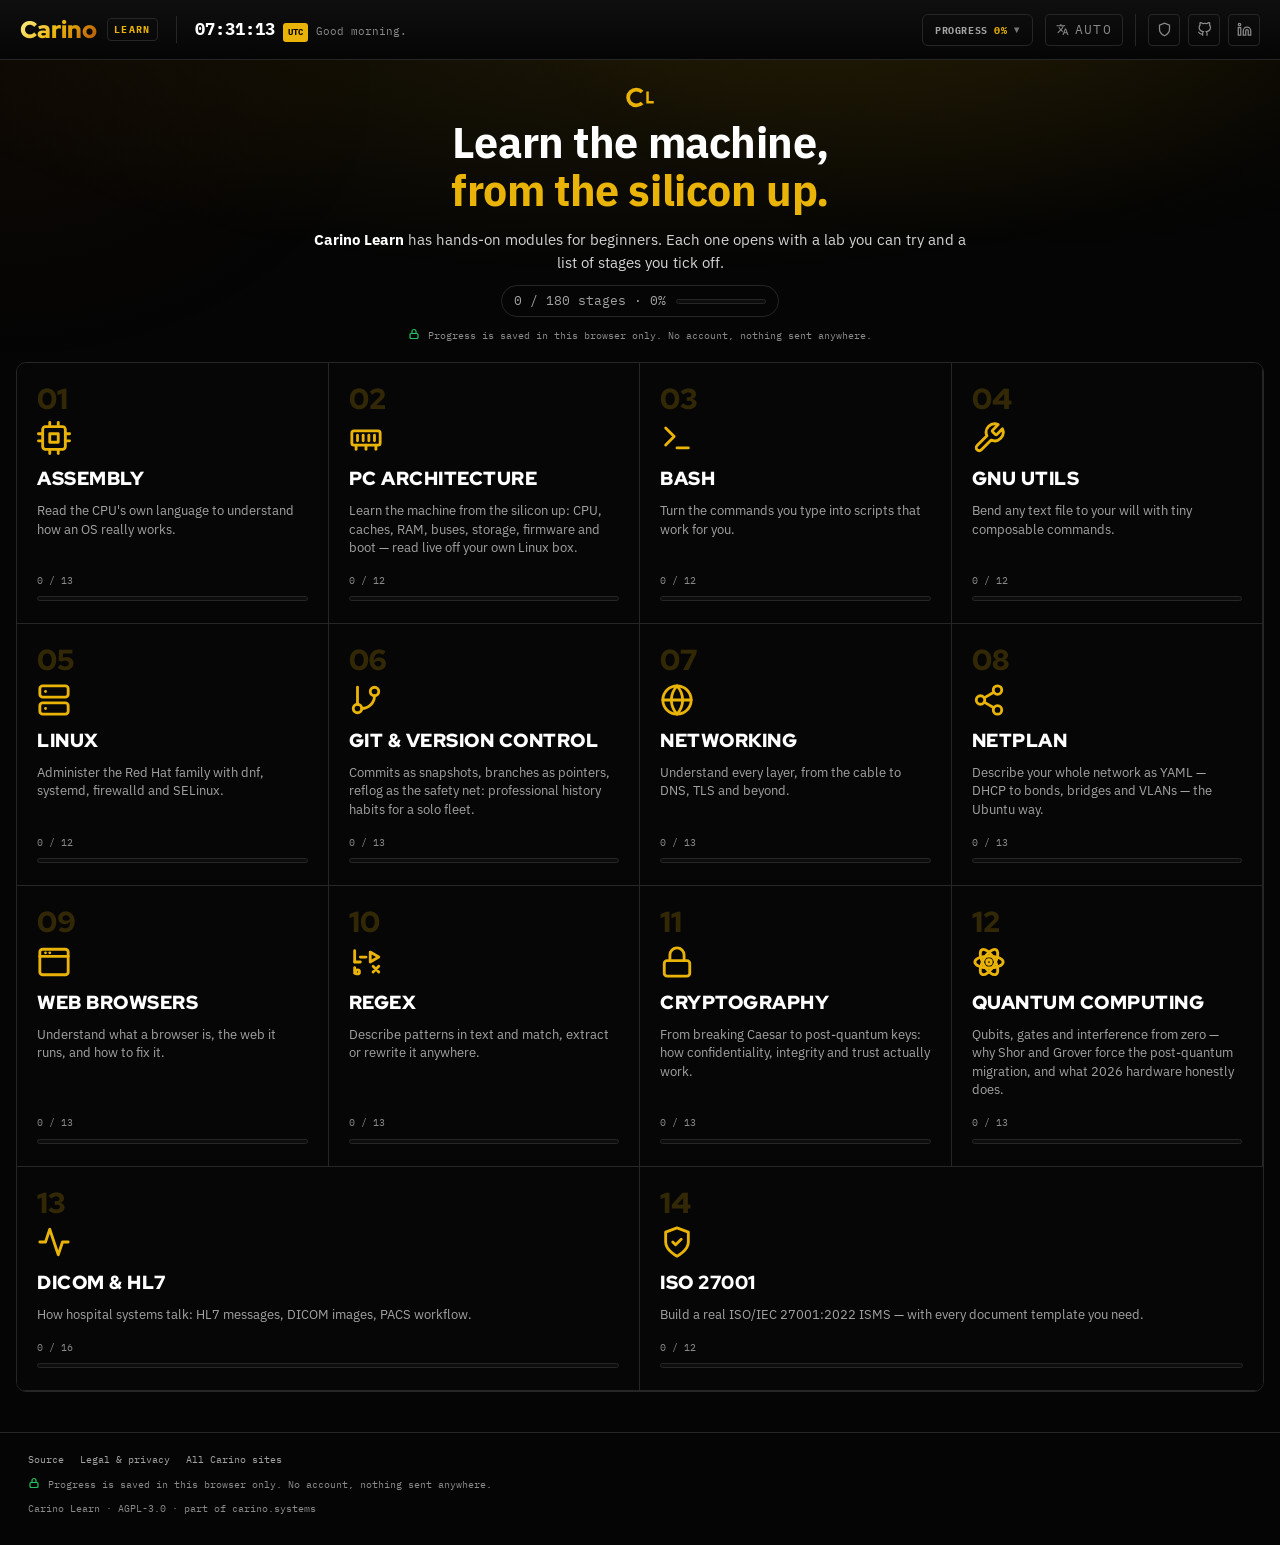
==== commit c7242193: "Use the shared course grid and router The module tiles use .slice-menu.grid and routing moves to Car" ====
--- a/index.html
+++ b/index.html
@@ -70,7 +70,7 @@
   </header>
 
   <!-- ============================ Module grid ============================ -->
-  <nav class="slice-menu" id="sliceMenu" aria-label="Modules"></nav>
+  <nav class="slice-menu grid" id="sliceMenu" aria-label="Modules"></nav>
 
   <div class="page-alerts" id="pageAlerts"></div>
 
--- a/carino-ui.css
+++ b/carino-ui.css
@@ -394,6 +394,10 @@
     .kbd.accent { color: var(--accent); border-color: var(--accent-dim); }
     .kbd-legend { display: flex; flex-wrap: wrap; gap: 16px; align-items: center; font-family: var(--mono); font-size: var(--fs-btn); color: var(--text-muted); }
     .kbd-legend .lbl { text-transform: uppercase; letter-spacing: 0.06em; }
+    /* help dialogs: keys beside what they do, as a <dl> */
+    .kbd-grid { display: grid; grid-template-columns: max-content 1fr; gap: 8px 14px; align-items: center; margin: 0; font-family: var(--mono); font-size: var(--fs-btn); color: var(--text-sec); }
+    .kbd-grid dt { white-space: nowrap; }
+    .kbd-grid dd { margin: 0; text-transform: uppercase; letter-spacing: 0.06em; }
 
 
     /* ── Data Viz ──────────────────────────────────────────────────────────
@@ -657,6 +661,25 @@
       .slice-menu.collapsed .s-num, body.state-module .slice-menu .s-num { display: none; }
     }
     @media (prefers-reduced-motion: reduce) { .slice-menu .slice, .slice-menu .slice::before { transition: none; } .slice-menu .slice:hover { flex: 1; } }
+    /* .grid: many modules (a course). The overview wraps into tiles instead of
+       one row of columns, and the open-module bar keeps each tab at its
+       natural width and scrolls sideways. Reference: Learn, Hash. */
+    .slice-menu.grid { flex-wrap: wrap; }
+    .slice-menu.grid:not(.collapsed) .slice { flex: 1 1 280px; min-width: 240px; justify-content: flex-start; gap: 8px; padding: 22px 20px; border-bottom: 1px solid var(--border); }
+    .slice-menu.grid:not(.collapsed) .slice:hover, .slice-menu.grid:not(.collapsed) .slice:focus-visible { flex: 1.12 1 280px; }
+    .slice-menu.grid:not(.collapsed) .s-text { font-size: var(--fs-h3); }
+    body.state-module .slice-menu.grid, .slice-menu.grid.collapsed { flex-wrap: nowrap; overflow-x: auto; scrollbar-width: none; }
+    @media (min-width: 641px) { body.state-module .slice-menu.grid .slice, .slice-menu.grid.collapsed .slice { flex: 0 0 auto; min-width: 110px; } }
+    @media (max-width: 640px) {
+      .slice-menu.grid:not(.collapsed) .slice, .slice-menu.grid:not(.collapsed) .slice:hover { flex: none; min-width: 0; padding: 18px 16px; }
+    }
+    /* a tile's own progress: "3 / 8" and a fluid .progress bar */
+    .slice .s-count { font-family: var(--mono); font-size: var(--fs-label); color: var(--text-muted); font-variant-numeric: tabular-nums; }
+    .slice.is-complete .s-count { color: var(--accent); }
+    .slice .s-prog { width: 100%; height: 5px; }
+    body.state-module .slice-menu .s-prog, .slice-menu.collapsed .s-prog,
+    body.state-module .slice-menu .s-count, .slice-menu.collapsed .s-count { display: none; }
+    .slice-menu.grid:not(.collapsed) .s-count { margin-top: auto; padding-top: 6px; }
 
     /* ============ filter chips ============
        A Reference page's first control: a sticky bar of facet chips, one
--- a/css/styles.css
+++ b/css/styles.css
@@ -66,7 +66,7 @@
 
 .prog-bar-wrap { display: flex; align-items: center; gap: 12px; max-width: 560px; }
 .prog-bar-wrap .progress { flex: 1; }
-.prog-bar-wrap .progress > span, .s-prog .progress > span { transition: width .4s ease; }
+.prog-bar-wrap .progress > span, .s-prog > span { transition: width .4s ease; }
 .prog-label { font-family: var(--mono); font-size: var(--fs-label); color: var(--text-muted); text-transform: uppercase; letter-spacing: .12em; white-space: nowrap; }
 
 /* ===================================================================== */
@@ -254,25 +254,15 @@
 .overview-progress .privacy-line { text-align: center; padding-left: 0; text-indent: 0; }
 body.state-module .overview-head { display: none; }
 
-/* ---------- module grid: Branding's slice menu, wrapped into tiles ----------
-   Collapsed (a module open) it is carino-ui.css's sticky 44px bar as is. */
+/* ---------- module grid: Branding's .slice-menu.grid ----------
+   Only the page width, the icons and the bar's background are Learn's own. */
 .slice-menu { width: min(1440px, calc(100% - 32px)); margin: 0 auto 28px; }
 body.state-module .slice-menu { width: 100%; margin: 0; background: var(--bg-header); }
-body.state-overview .slice-menu { flex-wrap: wrap; }
-body.state-overview .slice-menu .slice {
-  flex: 1 1 300px; min-width: 260px; justify-content: flex-start; align-items: flex-start;
-  gap: 8px; padding: 22px 20px; border-bottom: 1px solid var(--border);
-}
-body.state-overview .slice-menu .slice:hover, body.state-overview .slice-menu .slice:focus-visible { flex: 1.12 1 300px; }
+body.state-overview .slice-menu .slice { align-items: flex-start; }
 .slice .s-icon svg { width: 34px; height: 34px; color: var(--accent); transition: transform .3s ease; display: block; }
 body.state-overview .slice:hover .s-icon svg { transform: translateY(-3px) scale(1.06); }
-body.state-overview .slice .s-text { font-size: var(--fs-h3); }
-.s-prog { display: flex; align-items: center; gap: 10px; width: 100%; margin-top: auto; padding-top: 6px; }
-.s-prog .progress { flex: 1; height: 5px; }
-.s-count { font-family: var(--mono); font-size: var(--fs-label); color: var(--text-muted); letter-spacing: .06em; white-space: nowrap; }
-.slice.is-complete .s-count { color: var(--accent); }
-body.state-module .slice-menu .s-icon, body.state-module .slice-menu .s-prog { display: none; }
-@media (min-width: 641px) { body.state-module .slice-menu .slice { flex: 0 0 auto; min-width: 110px; } }
+/* the count and its bar sit at the foot of the tile, level across a row */
+body.state-module .slice-menu .s-icon { display: none; }
 
 /* ---------- show/hide course host ---------- */
 body.state-overview .course-host { display: none; }
@@ -302,13 +292,6 @@
   padding: 1px 6px; border-radius: 4px; font-size: .85em; color: var(--accent);
 }
 .walk b code, .payoff b code { color: var(--accent); }
-
-/* phones: one tile per row, sized by its content (carino-ui.css stacks the
-   menu; only the tile's own min-width needs lifting) */
-@media (max-width: 640px) {
-  body.state-overview .slice-menu .slice { flex: none; min-width: 0; padding: 18px 16px; }
-  body.state-overview .slice-menu .slice:hover { flex: none; }
-}
 
 /* =====================================================================
    Carino Learn — module grid, interactive labs & ISO document panels
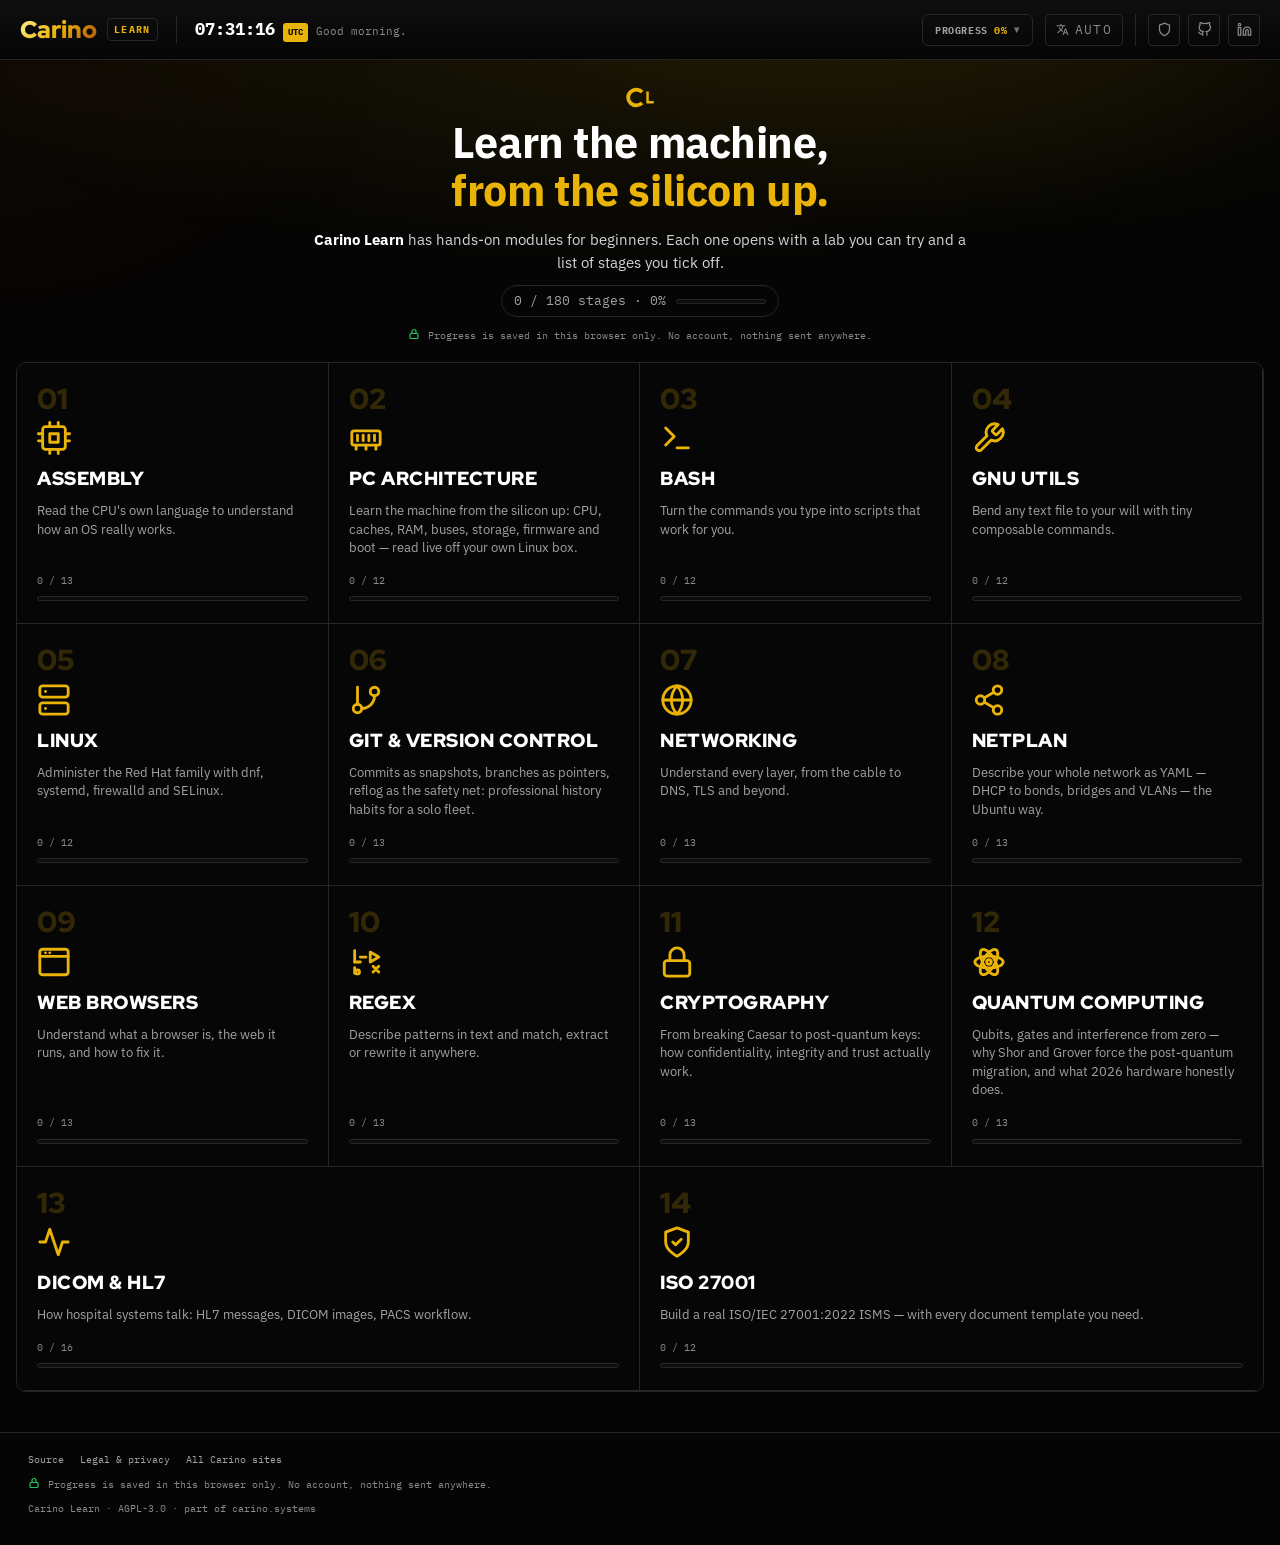
==== commit 8682014b: "Translate the remaining English on the page Text the translation sweep found still in English is now" ====
--- a/index.html
+++ b/index.html
@@ -70,7 +70,7 @@
   </header>
 
   <!-- ============================ Module grid ============================ -->
-  <nav class="slice-menu grid" id="sliceMenu" aria-label="Modules"></nav>
+  <nav class="slice-menu grid" id="sliceMenu" aria-label="Modules" data-i18n-aria></nav>
 
   <div class="page-alerts" id="pageAlerts"></div>
 
@@ -92,7 +92,7 @@
     <div class="modal" role="dialog" aria-modal="true" aria-labelledby="resetTitle">
       <div class="modal-head">
         <div><div class="modal-title" id="resetTitle" data-i18n>Reset progress</div><div class="modal-sub" id="resetSub"></div></div>
-        <button type="button" class="modal-x" id="resetX" aria-label="Close">✕</button>
+        <button type="button" class="modal-x" id="resetX" aria-label="Close" data-i18n-aria>✕</button>
       </div>
       <div class="modal-body" id="resetBody"></div>
       <div class="modal-foot">
--- a/carino-ui.css
+++ b/carino-ui.css
@@ -348,6 +348,8 @@
     /* .modal on a native <dialog>: closed, it stays closed (.modal sets display). */
     dialog.modal:not([open]) { display: none; }
     dialog.modal { padding: 0; color: inherit; }
+    /* keep the fleet's 16px side gutter on a phone (.modal's width replaces the UA margins) */
+    dialog.modal { max-width: min(520px, calc(100% - 32px)); }
     dialog.modal::backdrop { background: rgba(0,0,0,0.65); -webkit-backdrop-filter: blur(6px); backdrop-filter: blur(6px); }
     .modal {
       display: flex; flex-direction: column; width: 100%; max-width: 520px;
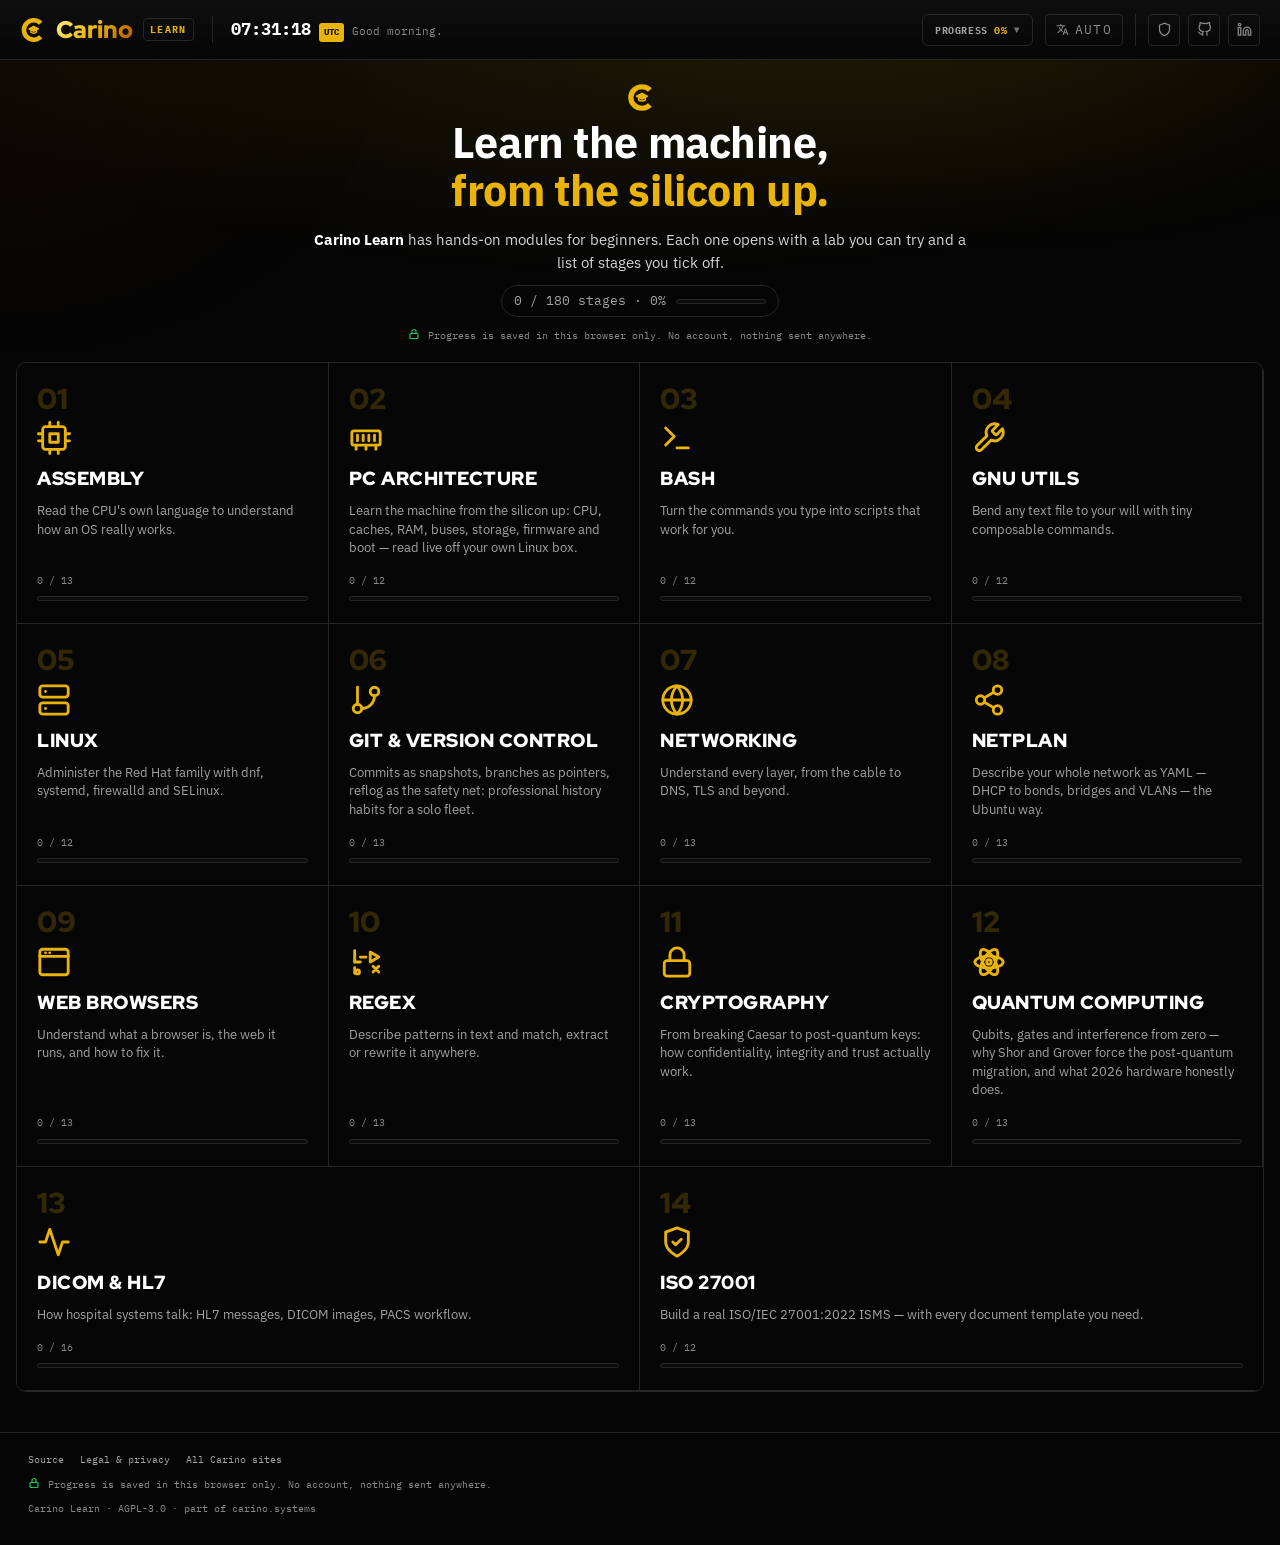
==== commit 9fb2200b: "Add the Colourful theme and its switch, and keep the navbar on screen" ====
--- a/index.html
+++ b/index.html
@@ -27,9 +27,69 @@
   <script type="application/ld+json">{"@context": "https://schema.org", "@type": "WebApplication", "name": "Carino Learn", "url": "https://learn.carino.systems/", "description": "Carino Learn: hands-on, checkable learning modules with interactive visualizers — x86-64 assembly, PC architecture, Bash, GNU tools, Linux administration, Git & version control, networking, netplan declarative network configuration, web browsers, regex, cryptography, quantum computing, DICOM & HL7 healthcare interoperability, and ISO 27001 compliance.", "operatingSystem": "Any (runs in a web browser)", "isAccessibleForFree": true, "author": {"@type": "Person", "name": "Miguel Cariño", "url": "https://carino.systems/"}}</script>
   <!-- /carino:head -->
   <link rel="icon" href="logo.webp" type="image/webp">
+  <!-- Theme before first paint, so neither theme flashes the other:
+       ?theme=gold|color (review links; not stored) > carino-theme cookie
+       (shared across *.carino.systems) > localStorage > Gold & Black. -->
+  <meta name="theme-color" content="#050505" id="carinoThemeColor">
+  <script>
+  (function () {
+    var d = document.documentElement, t = null;
+    function pick(v) { return v === 'gold' ? 'gold' : (v === 'color' || v === 'colour') ? 'color' : null; }
+    try { t = pick(new URLSearchParams(location.search).get('theme')); } catch (e) {}
+    if (!t) { try { var m = document.cookie.match(/(?:^|;\s*)carino-theme=([^;]*)/); if (m) t = pick(decodeURIComponent(m[1])); } catch (e) {} }
+    if (!t) { try { t = pick(localStorage.getItem('carino-theme')); } catch (e) {} }
+    t = t || 'gold';
+    d.setAttribute('data-carino-theme', t);
+    var dark = d.getAttribute('data-theme') !== 'light' && window.matchMedia && matchMedia('(prefers-color-scheme: dark)').matches;
+    var meta = document.getElementById('carinoThemeColor');
+    if (meta) meta.content = t === 'gold' ? '#050505' : (dark ? '#0e1420' : '#eef3fc');
+  })();
+  </script>
   <link rel="stylesheet" href="fonts/carino-fonts.css">
   <link rel="stylesheet" href="carino-ui.css">
   <link href="css/styles.css" rel="stylesheet">
+  <!-- Colourful theme + the switch; nothing applies until data-carino-theme="color". -->
+  <link rel="stylesheet" href="carino-theme.css">
+  <style>
+    /* the hero mark in both colourings; the theme picks one */
+    .mark.mk-color, :root[data-carino-theme="color"] .mark.mk-gold { display: none; }
+    :root[data-carino-theme="color"] .mark.mk-color { display: block; }
+    /* Colourful: carino-theme.css remaps the tokens, so everything that reads
+       one follows; these are css/styles.css's values written for black. */
+    :root[data-carino-theme="color"] {
+      --bg-header: var(--bg-card); --bg-code: var(--ct-term-bg); --border-soft: var(--border); --live: var(--err);
+      --t-ins: var(--ct-amber); --t-reg: var(--ct-blue); --t-num: var(--ct-purple);
+      --t-str: var(--ct-green); --t-com: var(--text-muted); --t-dir: var(--ct-red); --t-lbl: var(--warn);
+    }
+    @media (prefers-color-scheme: dark) {
+      :root[data-carino-theme="color"]:not([data-theme="light"]) { --bg-code: var(--bg-elev); }
+    }
+    :root[data-carino-theme="color"] body::before { background: var(--stage-grad); }
+    :root[data-carino-theme="color"] pre.code code, :root[data-carino-theme="color"] .asm-line code, :root[data-carino-theme="color"] .gnu-cmdline code { color: var(--text); }
+    :root[data-carino-theme="color"] .bash-label { fill: var(--text); }
+    :root[data-carino-theme="color"] .panel.nt { background: var(--accent-faint); }
+    :root[data-carino-theme="color"] .panel.nt .panel-body { color: var(--text-sec); }
+    :root[data-carino-theme="color"] .stage:hover .stage-body { border-color: var(--accent-dim); }
+    :root[data-carino-theme="color"] .jump-item.done .jn-num, :root[data-carino-theme="color"] .is-done .stage-num, :root[data-carino-theme="color"] .viz-btn.primary, :root[data-carino-theme="color"] .lnx-bit.on,
+    :root[data-carino-theme="color"] .br-phase.cur, :root[data-carino-theme="color"] .br-r-btn, :root[data-carino-theme="color"] .tpl-count, :root[data-carino-theme="color"] .tier-mandatory { color: var(--ct-on-accent); }
+    :root[data-carino-theme="color"] .is-done .stage-num, :root[data-carino-theme="color"] .lnx-bit.on { box-shadow: var(--ct-shadow-1); }
+    :root[data-carino-theme="color"] .bash-fd.fd2, :root[data-carino-theme="color"] .port.p2, :root[data-carino-theme="color"] .dot.d2 { fill: var(--err); }
+    :root[data-carino-theme="color"] .wire.w2 { stroke: var(--err); }
+    :root[data-carino-theme="color"] .ln-err, :root[data-carino-theme="color"] .sd-red, :root[data-carino-theme="color"] .dcm-row.phi .dcm-val, :root[data-carino-theme="color"] .ec-node.fail span { color: var(--err); }
+    :root[data-carino-theme="color"] .viz-btn.bad, :root[data-carino-theme="color"] .pacs-line.err pre { border-color: var(--ct-err-line); color: var(--ct-err-fg); background: var(--ct-err-bg); }
+    :root[data-carino-theme="color"] .net-layer-f code { background: var(--ct-inline-code); }
+    :root[data-carino-theme="color"] .net-layer.hot { box-shadow: 0 0 0 1px currentColor, var(--ct-shadow-2); }
+    :root[data-carino-theme="color"] .l-eth  { border-color: var(--ct-amber); }  :root[data-carino-theme="color"] .l-eth  > .net-layer-h { color: var(--ct-amber); }
+    :root[data-carino-theme="color"] .l-ip   { border-color: var(--ct-blue); }   :root[data-carino-theme="color"] .l-ip   > .net-layer-h { color: var(--ct-blue); }
+    :root[data-carino-theme="color"] .l-tcp  { border-color: var(--ct-teal); }   :root[data-carino-theme="color"] .l-tcp  > .net-layer-h { color: var(--ct-teal); }
+    :root[data-carino-theme="color"] .l-http { border-color: var(--ct-green); }  :root[data-carino-theme="color"] .l-http > .net-layer-h { color: var(--ct-green); }
+    :root[data-carino-theme="color"] .rx-text mark.rx-m0 { background: var(--accent-glow); color: var(--text); outline-color: var(--accent-dim); }
+    :root[data-carino-theme="color"] .rx-text mark.rx-m1 { background: color-mix(in srgb, var(--ct-teal) 18%, transparent); color: var(--text); outline-color: var(--ct-teal); }
+    :root[data-carino-theme="color"] .iso-phase-k.plan { color: var(--ct-amber); } :root[data-carino-theme="color"] .iso-phase-k.do { color: var(--ct-blue); }
+    :root[data-carino-theme="color"] .iso-phase-k.check { color: var(--ct-green); } :root[data-carino-theme="color"] .iso-phase-k.act { color: var(--ct-red); }
+    :root[data-carino-theme="color"] .tier-recommended { color: var(--ct-on-tonal); background: var(--ct-tonal); border-color: transparent; }
+    :root[data-carino-theme="color"] .sub-bit.host { background: var(--ct-hover); }
+  </style>
 </head>
 <body class="state-overview">
 
@@ -58,7 +118,8 @@
   <header class="landing-hero overview-head">
     <div class="lh-wrap">
       <div class="lh-mark" aria-hidden="true">
-        <img class="mark" src="logo.svg" alt="" width="100" height="100">
+        <img class="mark mk-gold" src="logo.svg" alt="" width="100" height="100">
+        <img class="mark mk-color" src="logo-color.svg" alt="" width="100" height="100">
       </div>
       <h1><span data-i18n>Learn the machine,</span><br><span class="gold" data-i18n>from the silicon up.</span></h1>
       <p class="lh-lede"><strong>Carino Learn</strong> <span data-i18n>has hands-on modules for beginners. Each one opens with a lab you can try and a list of stages you tick off.</span></p>
@@ -104,6 +165,7 @@
 
   <!-- courses register themselves into window.COURSES -->
   <script src="carino-navbar.js" data-app="Learn" data-repo="Learn" defer></script>
+  <script src="carino-theme.js" data-mark="logo.svg" data-mark-color="logo-color.svg" defer></script>
   <script src="carino-lang.js" defer></script>
   <script src="i18n.js" defer></script>
   <script src="carino-ui.js" defer></script>
--- a/carino-ui.css
+++ b/carino-ui.css
@@ -36,7 +36,7 @@
       --mono: 'IBM Plex Mono', ui-monospace, SFMono-Regular, Menlo, monospace;
       --display: 'Red Hat Display', var(--sans);
       --radius: 10px;
-      --nav-h: 60px;     /* carino-navbar.js height; it scrolls with the page */
+      --nav-h: 60px;     /* carino-navbar.js height; it stays on screen, so stick things under it */
       /* Breakpoints (media queries cannot read a token, so these are the rule):
          900px and below, a workspace settings rail becomes a drawer;
          640px and below, the phone layout. Nothing else. */
@@ -643,7 +643,7 @@
     .slice .s-text { font-family: var(--display); font-weight: 900; text-transform: uppercase; font-size: var(--fs-sec); letter-spacing: 0.5px; }
     .slice .s-blurb { font-size: var(--fs-sm); color: var(--text-sec); line-height: 1.45; }
     .slice-menu.collapsed, body.state-module .slice-menu {
-      position: sticky; top: 0; z-index: 40; min-height: 0; height: 44px; border-radius: 0; border-width: 0 0 1px;
+      position: sticky; top: var(--nav-h); z-index: 40; min-height: 0; height: 44px; border-radius: 0; border-width: 0 0 1px;
     }
     .slice-menu.collapsed .slice, body.state-module .slice-menu .slice { flex-direction: row; align-items: center; justify-content: center; gap: 10px; padding: 0 12px; }
     .slice-menu.collapsed .slice:hover, body.state-module .slice-menu .slice:hover { flex: 1; }
@@ -690,7 +690,7 @@
        A search box never comes first; past ~300 entries a Find may follow
        the chips. Reference: Law. */
     .fchips {
-      position: sticky; top: 0; z-index: 50; display: flex; flex-wrap: wrap; align-items: center; gap: 7px;
+      position: sticky; top: var(--nav-h); z-index: 50; display: flex; flex-wrap: wrap; align-items: center; gap: 7px;
       padding: 10px 0; background: rgba(5,5,5,0.88); -webkit-backdrop-filter: blur(10px); backdrop-filter: blur(10px);
       border-bottom: 1px solid var(--border); font-family: var(--mono); font-size: var(--fs-label);
     }
--- a/carino-theme.css
+++ b/carino-theme.css
@@ -0,0 +1,390 @@
+/* ============================================================
+   carino-theme.css — the Colourful theme and the theme switch.
+   Link it AFTER carino-ui.css (and after a site's own sheet); load
+   carino-theme.js for the switch. Nothing here applies until <html>
+   carries data-carino-theme="color", so a missing attribute (no JS, a
+   failed head script) is Gold & Black, the fleet default, untouched.
+
+     <html data-carino-theme="gold">    Gold & Black — carino-ui.css as is
+     <html data-carino-theme="color">   Colourful — light; a dark variant
+                                         follows prefers-color-scheme, and
+                                         <html data-theme="light"> opts out
+
+   Three layers:
+     1. carino-ui.css's own tokens remapped (--bg, --accent, --text …), so
+        every component that reads a token follows on its own.
+     2. --ct-* tokens that exist only in Colourful: the colour on a filled
+        accent, tonal fills, shadows, glass bars, the eight category colours
+        (.ct-cat-*: --c fill, --on text on it, --t tonal, --tt tonal text)
+        and the icon hues (.ct-hue-0..6: --ta light, --tb base).
+     3. Overrides for the values carino-ui.css hard-codes for black
+        (#050505 on gold, #000 wells, dark scrims, pale alert text), plus
+        the Branding page's own chrome from carino-branding.css.
+   The marks' gold ring stays gold in both themes; only pictograms change
+   (marks/<stem>-color.svg). Spec: SoftwareCatalog/docs/THEMES.md.
+   ============================================================ */
+
+/* ---------- 1 + 2. tokens: Colourful light ---------- */
+:root[data-carino-theme="color"] {
+  --bg:            #eef3fc;   /* a pale blue page under white cards */
+  --bg-elev:       #e3eaf6;   /* wells: inputs, code, sketches        */
+  --bg-card:       #ffffff;   /* cards and demo frames, on a hairline */
+  --accent:        #0b57d0;   /* the one interactive blue (6.4:1)     */
+  --accent-faint:  rgba(11,87,208,0.06);
+  --accent-glow:   rgba(11,87,208,0.14);
+  --accent-dim:    rgba(11,87,208,0.32);
+  --border:        #d2dcec;
+  --border-hv:     #0b57d0;
+  --text:          #1f1f1f;   /* 16.1:1 */
+  --text-sec:      #444746;   /*  9.4:1 */
+  --text-muted:    #5f6368;   /*  6.1:1 on white, 5.0:1 on --bg-elev */
+  --ok:            #137333;
+  --warn:          #9a5b00;
+  --err:           #c5221f;
+  --info:          #007b83;
+  --stage-grad:    radial-gradient(760px 340px at 18% -14%, rgba(66,133,244,0.16) 0%, transparent 70%),
+                   radial-gradient(640px 300px at 84% -10%, rgba(234,67,53,0.09) 0%, transparent 70%),
+                   radial-gradient(700px 260px at 50% 118%, rgba(52,168,83,0.08) 0%, transparent 70%),
+                   linear-gradient(180deg,#e7effc 0%,#eef3fc 100%);
+  /* the wordmark stays gold, deepened so it holds on white (>= 3.9:1) */
+  --gold-text:     linear-gradient(130deg,#c26a06 0%,#b45309 55%,#92400e 100%);
+
+  --ct-on-accent:     #ffffff;
+  --ct-accent-strong: #0842a0;            /* a filled accent under the pointer */
+  --ct-tonal:         #d3e3fd;
+  --ct-on-tonal:      #041e49;
+  --ct-hover:         rgba(68,71,70,0.08);
+  --ct-cover:         #e8eef9;            /* neutral surface an icon sits on */
+  --ct-glass:         rgba(238,243,252,0.88);
+  --ct-scrim:         rgba(32,33,36,0.32);
+  --ct-scroll:        #c4c7c5;
+  --ct-shadow-1:      0 1px 2px rgba(60,64,67,.16), 0 1px 3px 1px rgba(60,64,67,.08);
+  --ct-shadow-2:      0 1px 3px rgba(60,64,67,.22), 0 4px 10px 3px rgba(60,64,67,.12);
+  --ct-shadow-3:      0 8px 28px rgba(60,64,67,.24), 0 2px 6px rgba(60,64,67,.14);
+  /* the page title: the four mark colours, each deepened for white */
+  --ct-hero-text:     linear-gradient(90deg,#188038 0%,#1a73e8 33%,#d93025 70%,#e37400 100%);
+
+  /* the eight category strokes (--ct-blue … --ct-indigo) */
+  --ct-blue:   #1a73e8;  --ct-red:    #d93025;  --ct-amber: #e37400;
+  --ct-green:  #188038;  --ct-purple: #8430ce;  --ct-teal:  #00838f;
+  --ct-pink:   #c2185b;  --ct-indigo: #4f5bd5;
+  /* icon hues, light → base */
+  --ct-h0a: #5e97f6; --ct-h0b: #1a73e8;
+  --ct-h1a: #f07368; --ct-h1b: #d93025;
+  --ct-h2a: #fbc02d; --ct-h2b: #ea8600;
+  --ct-h3a: #4cc06b; --ct-h3b: #1e8e3e;
+  --ct-h4a: #b373f0; --ct-h4b: #8430ce;
+  --ct-h5a: #33c3d4; --ct-h5b: #00838f;
+  --ct-h6a: #f06aa8; --ct-h6b: #c2185b;
+
+  /* status surfaces (alerts, toasts): text / fill / hairline */
+  --ct-ok-fg:   #0d652d; --ct-ok-bg:   #e6f4ea; --ct-ok-line:   #a8dab5;
+  --ct-warn-fg: #8a4b00; --ct-warn-bg: #fef7e0; --ct-warn-line: #f6d47a;
+  --ct-err-fg:  #a50e0e; --ct-err-bg:  #fce8e6; --ct-err-line:  #f4b4ae;
+  --ct-info-fg: #00585e; --ct-info-bg: #e0f4f5; --ct-info-line: #93d5db;
+  --ct-inline-code: rgba(31,31,31,0.07);
+
+  /* command block: a light well, green output */
+  --ct-term-bg: #f6f8fc; --ct-term-ink: #137333;
+
+  /* the day/night map, redrawn for paper */
+  --ct-map-bg: #e8f0fe; --ct-map-ocean: #cfe0fa; --ct-map-land: #b9dcc2; --ct-map-coast: #8fc29e;
+  --ct-map-night: rgba(32,33,58,0.30); --ct-map-city: #ffffff; --ct-map-city-line: #5f6368;
+  --ct-map-label: #1f1f1f; --ct-map-halo: #ffffff;
+
+  color-scheme: light;
+}
+
+/* ---------- tokens: Colourful dark ---------- */
+@media (prefers-color-scheme: dark) {
+  :root[data-carino-theme="color"]:not([data-theme="light"]) {
+    --bg:            #0e1420;
+    --bg-elev:       #222c3d;
+    --bg-card:       #172031;
+    --accent:        #a8c7fa;
+    --accent-faint:  rgba(168,199,250,0.08);
+    --accent-glow:   rgba(168,199,250,0.16);
+    --accent-dim:    rgba(168,199,250,0.36);
+    --border:        #33415a;
+    --border-hv:     #a8c7fa;
+    --text:          #e3e3e3;
+    --text-sec:      #c4c7c5;
+    --text-muted:    #9aa0a6;   /* 5.4:1 on --bg-elev */
+    --ok:            #81c995;
+    --warn:          #fdd663;
+    --err:           #f28b82;
+    --info:          #78d9ec;
+    --stage-grad:    radial-gradient(760px 340px at 18% -14%, rgba(138,180,248,0.14) 0%, transparent 70%),
+                     radial-gradient(640px 300px at 84% -10%, rgba(242,139,130,0.08) 0%, transparent 70%),
+                     radial-gradient(700px 260px at 50% 118%, rgba(129,201,149,0.06) 0%, transparent 70%),
+                     linear-gradient(180deg,#121a28 0%,#0e1420 100%);
+    --gold-text:     linear-gradient(130deg,#fef08a 0%,#eab308 50%,#b45309 100%);
+
+    --ct-on-accent:     #062e6f;
+    --ct-accent-strong: #d3e3fd;
+    --ct-tonal:         #004a77;
+    --ct-on-tonal:      #c2e7ff;
+    --ct-hover:         rgba(227,227,227,0.08);
+    --ct-cover:         #131b28;
+    --ct-glass:         rgba(14,20,32,0.86);
+    --ct-scrim:         rgba(0,0,0,0.6);
+    --ct-scroll:        #5f6368;
+    --ct-shadow-1:      0 1px 2px rgba(0,0,0,.5);
+    --ct-shadow-2:      0 2px 6px 2px rgba(0,0,0,.45);
+    --ct-shadow-3:      0 12px 36px rgba(0,0,0,.6);
+    --ct-hero-text:     linear-gradient(90deg,#81c995 0%,#8ab4f8 33%,#f28b82 70%,#fdd663 100%);
+
+    --ct-blue:   #8ab4f8;  --ct-red:    #f28b82;  --ct-amber: #fdd663;
+    --ct-green:  #81c995;  --ct-purple: #c58af9;  --ct-teal:  #78d9ec;
+    --ct-pink:   #ff8bcb;  --ct-indigo: #aab2f5;
+
+    --ct-ok-fg:   #a8dab5; --ct-ok-bg:   rgba(129,201,149,0.12); --ct-ok-line:   rgba(129,201,149,0.42);
+    --ct-warn-fg: #fde293; --ct-warn-bg: rgba(253,214,99,0.10);  --ct-warn-line: rgba(253,214,99,0.40);
+    --ct-err-fg:  #f6aea9; --ct-err-bg:  rgba(242,139,130,0.12); --ct-err-line:  rgba(242,139,130,0.45);
+    --ct-info-fg: #a1e4f2; --ct-info-bg: rgba(120,217,236,0.10); --ct-info-line: rgba(120,217,236,0.42);
+    --ct-inline-code: rgba(227,227,227,0.10);
+
+    --ct-term-bg: #0e0e0f; --ct-term-ink: #81c995;
+
+    /* the fleet's own night palette, which already reads on dark */
+    --ct-map-bg: #0b1017; --ct-map-ocean: #2b3a4e; --ct-map-land: #57604a; --ct-map-coast: #6b7355;
+    --ct-map-night: rgba(4,8,20,0.78); --ct-map-city: #dce6f2; --ct-map-city-line: #101826;
+    --ct-map-label: #ffffff; --ct-map-halo: #0e1420;
+
+    color-scheme: dark;
+  }
+}
+
+/* ---------- category colours and icon hues (opt-in classes) ---------- */
+:root[data-carino-theme="color"] .ct-cat-blue   { --c: #1a73e8; --on: #fff;    --t: #e3edfd; --tt: #1958b7; }
+:root[data-carino-theme="color"] .ct-cat-red    { --c: #d93025; --on: #fff;    --t: #fce8e6; --tt: #a50e0e; }
+:root[data-carino-theme="color"] .ct-cat-amber  { --c: #f9ab00; --on: #1f1f1f; --t: #fef3d0; --tt: #8a4b00; }
+:root[data-carino-theme="color"] .ct-cat-green  { --c: #188038; --on: #fff;    --t: #e2f3e7; --tt: #0d652d; }
+:root[data-carino-theme="color"] .ct-cat-purple { --c: #8430ce; --on: #fff;    --t: #f1e6fc; --tt: #7024b5; }
+:root[data-carino-theme="color"] .ct-cat-teal   { --c: #00838f; --on: #fff;    --t: #ddf3f5; --tt: #005f66; }
+:root[data-carino-theme="color"] .ct-cat-pink   { --c: #c2185b; --on: #fff;    --t: #fce4ee; --tt: #a3134b; }
+:root[data-carino-theme="color"] .ct-cat-grey   { --c: #3c4043; --on: #fff;    --t: #eef0f2; --tt: #3c4043; }
+.ct-hue-0 { --ta: var(--ct-h0a); --tb: var(--ct-h0b); } .ct-hue-1 { --ta: var(--ct-h1a); --tb: var(--ct-h1b); }
+.ct-hue-2 { --ta: var(--ct-h2a); --tb: var(--ct-h2b); } .ct-hue-3 { --ta: var(--ct-h3a); --tb: var(--ct-h3b); }
+.ct-hue-4 { --ta: var(--ct-h4a); --tb: var(--ct-h4b); } .ct-hue-5 { --ta: var(--ct-h5a); --tb: var(--ct-h5b); }
+.ct-hue-6 { --ta: var(--ct-h6a); --tb: var(--ct-h6b); }
+@media (prefers-color-scheme: dark) {
+  :root[data-carino-theme="color"]:not([data-theme="light"]) .ct-cat-blue   { --c: #8ab4f8; --on: #0b1f45; --t: rgba(138,180,248,.15); --tt: #a8c7fa; }
+  :root[data-carino-theme="color"]:not([data-theme="light"]) .ct-cat-red    { --c: #f28b82; --on: #3b0907; --t: rgba(242,139,130,.15); --tt: #f6aea9; }
+  :root[data-carino-theme="color"]:not([data-theme="light"]) .ct-cat-amber  { --c: #fdd663; --on: #1f1f1f; --t: rgba(253,214,99,.14);  --tt: #fdd663; }
+  :root[data-carino-theme="color"]:not([data-theme="light"]) .ct-cat-green  { --c: #81c995; --on: #072711; --t: rgba(129,201,149,.15); --tt: #a8dab5; }
+  :root[data-carino-theme="color"]:not([data-theme="light"]) .ct-cat-purple { --c: #c58af9; --on: #2a0a4a; --t: rgba(197,138,249,.15); --tt: #d7aefb; }
+  :root[data-carino-theme="color"]:not([data-theme="light"]) .ct-cat-teal   { --c: #78d9ec; --on: #00363d; --t: rgba(120,217,236,.14); --tt: #a1e4f2; }
+  :root[data-carino-theme="color"]:not([data-theme="light"]) .ct-cat-pink   { --c: #ff8bcb; --on: #3e0021; --t: rgba(255,139,203,.14); --tt: #ffb0db; }
+  :root[data-carino-theme="color"]:not([data-theme="light"]) .ct-cat-grey   { --c: #e3e3e3; --on: #1f1f1f; --t: rgba(227,227,227,.09); --tt: #e3e3e3; }
+  /* on dark the lighter hue carries the icon */
+  :root[data-carino-theme="color"]:not([data-theme="light"]) [class*="ct-hue-"] { --tb: var(--ta); }
+}
+
+/* ============================================================
+   3. carino-ui.css components: the values it hard-codes for black
+   ============================================================ */
+:root[data-carino-theme="color"] { scrollbar-color: var(--ct-scroll) transparent; }
+:root[data-carino-theme="color"] ::-webkit-scrollbar-thumb { background: var(--ct-scroll); }
+
+/* filled accent: text and marks on it */
+:root[data-carino-theme="color"] .btn-primary,
+:root[data-carino-theme="color"] .cs-btn.primary,
+:root[data-carino-theme="color"] .toggle-btn.active,
+:root[data-carino-theme="color"] .chip-tz { color: var(--ct-on-accent); }
+:root[data-carino-theme="color"] .btn-primary:hover,
+:root[data-carino-theme="color"] .cs-btn.primary:hover { background: var(--ct-accent-strong); border-color: var(--ct-accent-strong); color: var(--ct-on-accent); box-shadow: var(--ct-shadow-1); }
+:root[data-carino-theme="color"] .icon-btn-demo:hover { color: var(--ct-on-accent); }
+:root[data-carino-theme="color"] .rule-row .switch.on::after { background: var(--ct-on-accent); }
+:root[data-carino-theme="color"] .select option { background: var(--bg-card); color: var(--text); }
+
+/* status: alerts, toasts, pills, source badges */
+:root[data-carino-theme="color"] .alert.ok,   :root[data-carino-theme="color"] .toast.ok   { color: var(--ct-ok-fg);   background: var(--ct-ok-bg);   border-color: var(--ct-ok-line); }
+:root[data-carino-theme="color"] .alert.warn, :root[data-carino-theme="color"] .toast.warn { color: var(--ct-warn-fg); background: var(--ct-warn-bg); border-color: var(--ct-warn-line); }
+:root[data-carino-theme="color"] .alert.err,  :root[data-carino-theme="color"] .toast.err  { color: var(--ct-err-fg);  background: var(--ct-err-bg);  border-color: var(--ct-err-line); }
+:root[data-carino-theme="color"] .alert.info, :root[data-carino-theme="color"] .toast.info { color: var(--ct-info-fg); background: var(--ct-info-bg); border-color: var(--ct-info-line); }
+:root[data-carino-theme="color"] .alert code { background: var(--ct-inline-code); color: inherit; }
+:root[data-carino-theme="color"] .alert b { color: inherit; }
+:root[data-carino-theme="color"] .toast { box-shadow: var(--ct-shadow-2); }
+:root[data-carino-theme="color"] .pill.ok   { border-color: color-mix(in srgb, var(--ok) 40%, transparent);   background: color-mix(in srgb, var(--ok) 8%, transparent); }
+:root[data-carino-theme="color"] .pill.warn { border-color: color-mix(in srgb, var(--warn) 40%, transparent); background: color-mix(in srgb, var(--warn) 8%, transparent); }
+:root[data-carino-theme="color"] .pill.err  { border-color: color-mix(in srgb, var(--err) 40%, transparent);  background: color-mix(in srgb, var(--err) 8%, transparent); }
+:root[data-carino-theme="color"] .live-chip.live { border-color: color-mix(in srgb, var(--ok) 45%, transparent); }
+:root[data-carino-theme="color"] .live-chip.delayed,
+:root[data-carino-theme="color"] .live-chip.stale { border-color: color-mix(in srgb, var(--warn) 45%, transparent); }
+:root[data-carino-theme="color"] .delta.up   { background: color-mix(in srgb, var(--ok) 10%, transparent); }
+:root[data-carino-theme="color"] .delta.down { background: color-mix(in srgb, var(--err) 10%, transparent); }
+:root[data-carino-theme="color"] .copy-btn.done { background: color-mix(in srgb, var(--ok) 8%, transparent); }
+:root[data-carino-theme="color"] .cs-menu-item.danger { color: var(--err); }
+:root[data-carino-theme="color"] .cs-menu-item.danger:hover { background: color-mix(in srgb, var(--err) 8%, transparent); }
+
+/* the AI Bloat seal: accent half carries the on-accent ink */
+:root[data-carino-theme="color"] .cert-badge .cert-l { color: var(--ct-on-accent); }
+:root[data-carino-theme="color"] .cert-badge .cert-rosette { fill: var(--ct-on-accent); }
+
+/* cards and panels: a soft lift instead of a gold glow on black */
+:root[data-carino-theme="color"] .card:not(.entry):hover { background: var(--bg-card); box-shadow: var(--ct-shadow-3); }
+:root[data-carino-theme="color"] .panel-num { color: color-mix(in srgb, var(--accent) 16%, transparent); }
+
+/* floating surfaces */
+:root[data-carino-theme="color"] .diag-dropdown,
+:root[data-carino-theme="color"] .cs-menu-panel { box-shadow: var(--ct-shadow-3); }
+:root[data-carino-theme="color"] .modal { box-shadow: var(--ct-shadow-3); }
+:root[data-carino-theme="color"] .modal-scrim,
+:root[data-carino-theme="color"] dialog.modal::backdrop { background: var(--ct-scrim); }
+:root[data-carino-theme="color"] .ws.drawer-open .ws-rail { box-shadow: var(--ct-shadow-3); }
+:root[data-carino-theme="color"] .ws.drawer-open .ws-scrim { background: var(--ct-scrim); }
+
+/* code and terminals: wells, not black boxes */
+:root[data-carino-theme="color"] pre.code { color: var(--text); }
+:root[data-carino-theme="color"] .terminal { background: var(--ct-term-bg); }
+:root[data-carino-theme="color"] .terminal code { color: var(--ct-term-ink); }
+:root[data-carino-theme="color"] .term-copy { background: var(--bg-card); }
+:root[data-carino-theme="color"] .sp-stage { background: var(--bg-elev); }
+
+/* sticky glass bars */
+:root[data-carino-theme="color"] .fchips { background: var(--ct-glass); }
+:root[data-carino-theme="color"] .play-dock { background: var(--ct-glass); box-shadow: var(--ct-shadow-2); }
+
+/* landing hero */
+:root[data-carino-theme="color"] .landing-hero {
+  background: radial-gradient(620px 300px at 30% -14%, rgba(66,133,244,.12), transparent 70%),
+              radial-gradient(560px 280px at 72% -12%, rgba(251,188,4,.10), transparent 70%);
+}
+:root[data-carino-theme="color"] .lh-lede,
+:root[data-carino-theme="color"] .lh-situations { color: var(--text-sec); }
+
+/* slice menu: card surfaces; each slice's numeral takes a category colour */
+:root[data-carino-theme="color"] .slice-menu,
+:root[data-carino-theme="color"] .slice-menu .slice { background: var(--bg-card); }
+:root[data-carino-theme="color"] .slice-menu .slice:hover,
+:root[data-carino-theme="color"] .slice-menu .slice:focus-visible,
+:root[data-carino-theme="color"] .slice-menu .slice.active { background: var(--bg-elev); }
+:root[data-carino-theme="color"] .slice .s-num { color: var(--slice-c, var(--accent)); opacity: .55; }
+:root[data-carino-theme="color"] .slice-menu.collapsed .s-num,
+:root[data-carino-theme="color"] body.state-module .slice-menu .s-num { color: var(--slice-c, var(--accent)); opacity: .8; }
+:root[data-carino-theme="color"] .slice-menu .slice:nth-child(4n+1) { --slice-c: var(--ct-blue); }
+:root[data-carino-theme="color"] .slice-menu .slice:nth-child(4n+2) { --slice-c: var(--ct-red); }
+:root[data-carino-theme="color"] .slice-menu .slice:nth-child(4n+3) { --slice-c: var(--ct-amber); }
+:root[data-carino-theme="color"] .slice-menu .slice:nth-child(4n+4) { --slice-c: var(--ct-green); }
+
+/* ============================================================
+   4. the shared navbar (carino-navbar.js / carino-lang.js inject their
+      CSS later, so these carry the theme attribute to outrank it)
+   ============================================================ */
+:root[data-carino-theme="color"] #carinoNav {
+  --cn-accent: var(--accent); --cn-bg: var(--bg); --cn-border: var(--border);
+  --cn-text: var(--text); --cn-muted: var(--text-muted);
+  background: var(--bg); border-bottom-color: var(--border);
+}
+:root[data-carino-theme="color"] #carinoNav .brand-name { background-image: var(--gold-text); }
+:root[data-carino-theme="color"] #carinoNav .app-tag:hover { background: var(--accent-faint); }
+:root[data-carino-theme="color"] #carinoNav .clock-tz { color: var(--ct-on-accent); }
+:root[data-carino-theme="color"] #carinoNav .icon-btn:hover { color: var(--ct-on-accent); box-shadow: var(--ct-shadow-1); }
+:root[data-carino-theme="color"] #carinoNav .cn-more-menu { background: var(--bg-card); border-color: var(--border); box-shadow: var(--ct-shadow-3); }
+:root[data-carino-theme="color"] #cnLangBtn { border-color: var(--border); color: var(--text-muted); }
+:root[data-carino-theme="color"] #cnLangBtn:hover { border-color: var(--accent); color: var(--accent); background: var(--accent-faint); }
+:root[data-carino-theme="color"] #cnLangBox { background: var(--bg-card); border-color: var(--border); box-shadow: var(--ct-shadow-3); }
+:root[data-carino-theme="color"] #cnLangBox button { color: var(--text); }
+:root[data-carino-theme="color"] #cnLangBox button:hover { background: var(--accent-faint); color: var(--accent); }
+:root[data-carino-theme="color"] #cnLangBox button .code { color: var(--text-muted); }
+:root[data-carino-theme="color"] #cnLangBox button.active,
+:root[data-carino-theme="color"] #cnLangBox button.active .code { color: var(--accent); }
+
+/* ============================================================
+   5. the Branding reference page (carino-branding.css, carino-anim.css)
+   ============================================================ */
+/* the sweep spans the words, not the whole row, so all four colours show */
+:root[data-carino-theme="color"] .guide-hero h1 { background-image: var(--ct-hero-text); width: fit-content; margin-inline: auto; }
+/* two lines on a phone: the box shrinks to the longer word, so its first letter starts green */
+@media (max-width: 480px) { :root[data-carino-theme="color"] .guide-hero h1 { width: min-content; } }
+:root[data-carino-theme="color"] .mark-big { filter: none; }
+:root[data-carino-theme="color"] .toc { background: var(--ct-glass); }
+:root[data-carino-theme="color"] .toc a.active { background: var(--ct-tonal); border-color: transparent; color: var(--ct-on-tonal); }
+
+/* day/night map */
+:root[data-carino-theme="color"] .tzmap-wrap { background: var(--ct-map-bg); }
+:root[data-carino-theme="color"] .tz-ocean { fill: var(--ct-map-ocean); }
+:root[data-carino-theme="color"] .tz-land { fill: var(--ct-map-land); stroke: var(--ct-map-coast); }
+:root[data-carino-theme="color"] .tz-night { fill: var(--ct-map-night); }
+:root[data-carino-theme="color"] .tz-city { fill: var(--ct-map-city); stroke: var(--ct-map-city-line); }
+:root[data-carino-theme="color"] .tz-dot { stroke: var(--ct-map-halo); }
+:root[data-carino-theme="color"] .tz-lbl { fill: var(--ct-map-label); stroke: var(--ct-map-halo); }
+:root[data-carino-theme="color"] .tz-hours .hll { stroke: var(--ct-map-halo); }
+:root[data-carino-theme="color"] .tzmap-legend { background: var(--ct-glass); color: var(--text-sec); }
+
+/* section animations: each category draws in its own colour */
+:root[data-carino-theme="color"] .anim-cell {
+  background: linear-gradient(180deg, var(--bg-card) 0%, var(--ct-cover) 100%);
+  box-shadow: none;
+}
+:root[data-carino-theme="color"] .canim { color: var(--accent); }
+:root[data-carino-theme="color"] .canim .lit { filter: drop-shadow(0 0 4px color-mix(in srgb, currentColor 45%, transparent)); }
+:root[data-carino-theme="color"] .canim-network .node,
+:root[data-carino-theme="color"] .canim-learn .stop { fill: var(--bg-card); }
+:root[data-carino-theme="color"] .canim-medical  { color: var(--ct-red); }
+:root[data-carino-theme="color"] .canim-files    { color: var(--ct-indigo); }
+:root[data-carino-theme="color"] .canim-network  { color: var(--ct-blue); }
+:root[data-carino-theme="color"] .canim-security { color: var(--ct-teal); }
+:root[data-carino-theme="color"] .canim-systems  { color: var(--ct-purple); }
+:root[data-carino-theme="color"] .canim-business { color: var(--ct-green); }
+:root[data-carino-theme="color"] .canim-media    { color: var(--ct-pink); }
+:root[data-carino-theme="color"] .canim-learn    { color: var(--ct-amber); }
+
+/* page types: each card wears one category colour along its top edge */
+:root[data-carino-theme="color"] .pt-card { box-shadow: inset 0 3px 0 var(--pt-c, var(--accent)); }
+:root[data-carino-theme="color"] .pt-card:nth-child(8n+1) { --pt-c: var(--ct-blue); }
+:root[data-carino-theme="color"] .pt-card:nth-child(8n+2) { --pt-c: var(--ct-red); }
+:root[data-carino-theme="color"] .pt-card:nth-child(8n+3) { --pt-c: var(--ct-amber); }
+:root[data-carino-theme="color"] .pt-card:nth-child(8n+4) { --pt-c: var(--ct-green); }
+:root[data-carino-theme="color"] .pt-card:nth-child(8n+5) { --pt-c: var(--ct-purple); }
+:root[data-carino-theme="color"] .pt-card:nth-child(8n+6) { --pt-c: var(--ct-teal); }
+:root[data-carino-theme="color"] .pt-card:nth-child(8n+7) { --pt-c: var(--ct-pink); }
+:root[data-carino-theme="color"] .pt-card:nth-child(8n+8) { --pt-c: var(--ct-indigo); }
+
+/* play stage: daylight instead of night */
+:root[data-carino-theme="color"] .play-art {
+  background:
+    radial-gradient(240px 160px at 30% 40%, color-mix(in srgb, var(--ct-blue) 22%, transparent), transparent 70%),
+    radial-gradient(300px 200px at 75% 65%, color-mix(in srgb, var(--ct-amber) 18%, transparent), transparent 70%),
+    linear-gradient(180deg, var(--ct-cover) 0%, var(--bg) 100%);
+}
+:root[data-carino-theme="color"] .ws-frame .ws.drawer-demo .ws-rail { box-shadow: var(--ct-shadow-3); }
+:root[data-carino-theme="color"] .ws-frame .ws.drawer-demo::after { background: var(--ct-scrim); }
+
+/* ============================================================
+   6. the theme switch — the site's mark, left of the navbar's
+      "Carino". It shows the current theme's mark and, under a real
+      pointer, the other one: the theme a click switches to.
+   ============================================================ */
+.ct-switch {
+  flex: none; width: 32px; height: 32px; margin: 0 8px 0 -4px; padding: 0;
+  border: 0; border-radius: 8px; background: transparent; cursor: pointer;
+  display: inline-flex; align-items: center; justify-content: center;
+  -webkit-tap-highlight-color: transparent;
+}
+.ct-switch img { width: 28px; height: 28px; display: block; }
+.ct-switch:focus-visible { outline: 2px solid var(--accent); outline-offset: 1px; }
+.ct-switch .ct-switch-color,
+:root[data-carino-theme="color"] .ct-switch .ct-switch-gold { display: none; }
+:root[data-carino-theme="color"] .ct-switch .ct-switch-color { display: block; }
+/* hover only where there is a real pointer: after a tap a sticky hover
+   would show the theme just left */
+@media (hover: hover) and (pointer: fine) {
+  .ct-switch:hover .ct-switch-gold { display: none; }
+  .ct-switch:hover .ct-switch-color { display: block; }
+  :root[data-carino-theme="color"] .ct-switch:hover .ct-switch-color { display: none; }
+  :root[data-carino-theme="color"] .ct-switch:hover .ct-switch-gold { display: block; }
+}
+
+/* the switch itself: a circle of the new theme grows out of the mark
+   (View Transitions; carino-theme.js sets --vt-x / --vt-y / --vt-r) */
+::view-transition-old(root), ::view-transition-new(root) { animation: none; mix-blend-mode: normal; }
+::view-transition-new(root) { animation: ct-reveal .62s cubic-bezier(.65, 0, .35, 1) both; }
+@keyframes ct-reveal {
+  from { clip-path: circle(0 at var(--vt-x, 0) var(--vt-y, 0)); }
+  to   { clip-path: circle(var(--vt-r, 150vmax) at var(--vt-x, 0) var(--vt-y, 0)); }
+}
+@media (prefers-reduced-motion: reduce) {
+  ::view-transition-new(root) { animation: none; }
+}
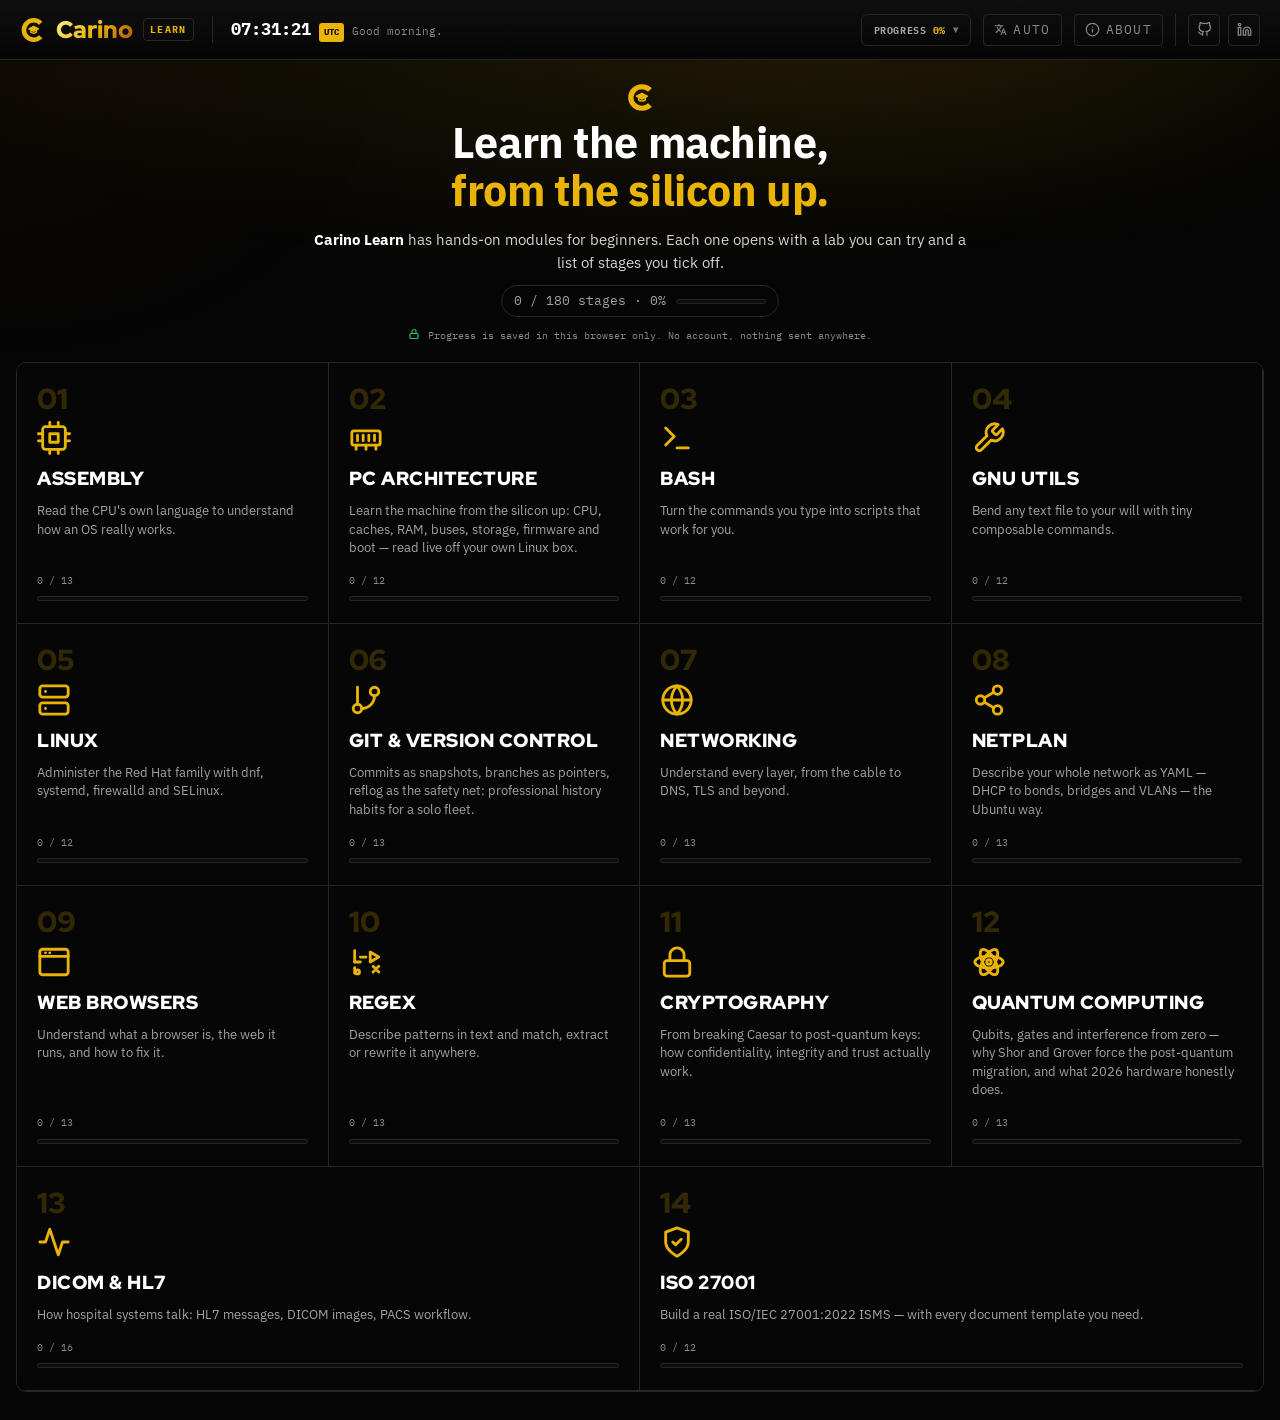
==== commit e09f90b7: "Replace the footer with the navbar's About popup" ====
--- a/index.html
+++ b/index.html
@@ -6,6 +6,7 @@
   <title>Carino Learn — interactive modules: Assembly, PC Architecture, Bash, Linux, Git, Networking, Netplan, Crypto, Quantum, DICOM & HL7, ISO 27001</title>
   <!-- carino:head — generated by Carino-Systems/baseline/apply.py from sites.json; edit there, not here -->
   <meta name="description" content="Carino Learn: hands-on, checkable learning modules with interactive visualizers — x86-64 assembly, PC architecture, Bash, GNU tools, Linux administration, Git &amp; version control, networking, netplan declarative network configuration, web browsers, regex, cryptography, quantum computing, DICOM &amp; HL7 healthcare interoperability, and ISO 27001 compliance.">
+  <meta name="carino:line" content="Hands-on lessons on how computers work.">
   <link rel="canonical" href="https://learn.carino.systems/">
   <meta property="og:type" content="website">
   <meta property="og:site_name" content="Carino Systems">
@@ -23,7 +24,7 @@
   <link rel="alternate" hreflang="ja" href="https://learn.carino.systems/?lang=ja">
   <link rel="alternate" hreflang="ru" href="https://learn.carino.systems/?lang=ru">
   <link rel="alternate" hreflang="x-default" href="https://learn.carino.systems/">
-  <script type="application/json" id="carino-head-i18n">{"es": {"title": "Carino Learn — Aprende ensamblador, Linux, Git, redes y DICOM", "desc": "Módulos prácticos con visualizadores: ensamblador x86-64, PC, Bash, Linux, Git, redes, netplan, regex, criptografía, cuántica, DICOM y HL7, ISO 27001."}, "pt-BR": {"title": "Carino Learn — Aprenda Assembly, Linux, Git, redes, DICOM e HL7", "desc": "Módulos práticos com visualizadores: Assembly x86-64, arquitetura de PC, Bash, Linux, Git, redes, netplan, regex, criptografia, quântica, DICOM, HL7, ISO 27001."}, "ja": {"title": "Carino Learn — Linux・Git・DICOM等を学ぶ", "desc": "実践モジュールと可視化。x86-64アセンブリ、PC構成、Bash、Linux、Git、ネットワーク、netplan、正規表現、暗号、量子、DICOM・HL7、ISO 27001"}, "ru": {"title": "Carino Learn — ассемблер, Linux, Git, сети, DICOM и HL7", "desc": "Практические модули с визуализаторами: ассемблер x86-64, устройство ПК, Bash, Linux, Git, сети, netplan, regex, криптография, кванты, DICOM и HL7, ISO 27001."}}</script>
+  <script type="application/json" id="carino-head-i18n">{"es": {"title": "Carino Learn — Aprende ensamblador, Linux, Git, redes y DICOM", "desc": "Módulos prácticos con visualizadores: ensamblador x86-64, PC, Bash, Linux, Git, redes, netplan, regex, criptografía, cuántica, DICOM y HL7, ISO 27001.", "line": "Lecciones prácticas sobre cómo funcionan las computadoras."}, "pt-BR": {"title": "Carino Learn — Aprenda Assembly, Linux, Git, redes, DICOM e HL7", "desc": "Módulos práticos com visualizadores: Assembly x86-64, arquitetura de PC, Bash, Linux, Git, redes, netplan, regex, criptografia, quântica, DICOM, HL7, ISO 27001.", "line": "Lições práticas sobre como os computadores funcionam."}, "ja": {"title": "Carino Learn — Linux・Git・DICOM等を学ぶ", "desc": "実践モジュールと可視化。x86-64アセンブリ、PC構成、Bash、Linux、Git、ネットワーク、netplan、正規表現、暗号、量子、DICOM・HL7、ISO 27001", "line": "コンピューターの仕組みを実践で学ぶ。"}, "ru": {"title": "Carino Learn — ассемблер, Linux, Git, сети, DICOM и HL7", "desc": "Практические модули с визуализаторами: ассемблер x86-64, устройство ПК, Bash, Linux, Git, сети, netplan, regex, криптография, кванты, DICOM и HL7, ISO 27001.", "line": "Практические уроки о том, как работают компьютеры."}}</script>
   <script type="application/ld+json">{"@context": "https://schema.org", "@type": "WebApplication", "name": "Carino Learn", "url": "https://learn.carino.systems/", "description": "Carino Learn: hands-on, checkable learning modules with interactive visualizers — x86-64 assembly, PC architecture, Bash, GNU tools, Linux administration, Git & version control, networking, netplan declarative network configuration, web browsers, regex, cryptography, quantum computing, DICOM & HL7 healthcare interoperability, and ISO 27001 compliance.", "operatingSystem": "Any (runs in a web browser)", "isAccessibleForFree": true, "author": {"@type": "Person", "name": "Miguel Cariño", "url": "https://carino.systems/"}}</script>
   <!-- /carino:head -->
   <link rel="icon" href="logo.webp" type="image/webp">
@@ -138,15 +139,9 @@
   <!-- ============================ Selected module renders here ============================ -->
   <main id="courseHost" class="course-host"></main>
 
-  <footer class="site-foot" id="siteFoot">
-    <div class="sf-links">
-      <a href="https://github.com/MiguelCarino/Learn" target="_blank" rel="noopener" data-i18n>Source</a>
-      <a href="https://carino.systems/legal.html" data-i18n>Legal &amp; privacy</a>
-      <a href="https://carino.systems/" data-i18n>All Carino sites</a>
-    </div>
-    <p class="privacy-line" data-i18n>Progress is saved in this browser only. No account, nothing sent anywhere.</p>
-    <div class="sf-line" data-i18n>Carino Learn · AGPL-3.0 · part of carino.systems</div>
-  </footer>
+  <div data-carino-about hidden>
+    <p data-i18n>Progress is saved in this browser only. No account, nothing sent anywhere.</p>
+  </div>
 
   <!-- Reset confirmation (Branding modal; toggled with [hidden]) -->
   <div class="modal-scrim" id="resetModal" hidden>
@@ -164,7 +159,7 @@
   </div>
 
   <!-- courses register themselves into window.COURSES -->
-  <script src="carino-navbar.js" data-app="Learn" data-repo="Learn" defer></script>
+  <script src="carino-navbar.js" data-app="Learn" data-repo="Learn" data-license="AGPL-3.0" defer></script>
   <script src="carino-theme.js" data-mark="logo.svg" data-mark-color="logo-color.svg" defer></script>
   <script src="carino-lang.js" defer></script>
   <script src="i18n.js" defer></script>
--- a/carino-ui.css
+++ b/carino-ui.css
@@ -556,14 +556,14 @@
        it) and leaves as soon as there is work. Mark, a two-line claim with
        the second line gold, a lede of two lines at most, one input target,
        example chips, then the privacy line. .rail-head is the compact form
-       for tools that always open with content (Desk, Password, Aldis). */
+       for tools that always open with content (Desk, Password, Aldis): the
+       name and lede only, never the mark, which the navbar already shows. */
     .short-hero { display: flex; flex-direction: column; align-items: center; text-align: center; gap: 14px; max-width: 640px; margin: 0 auto; padding: 40px 16px; }
     .short-hero .mark { width: 48px; height: 48px; display: block; }
     .short-hero h1 { font-family: var(--sans); font-weight: 800; font-size: var(--fs-h1); line-height: 1.15; letter-spacing: -.01em; margin: 0; }
     .sh-lede { color: var(--text-sec); font-size: var(--fs-sec); line-height: 1.55; max-width: 52ch; margin: 0; }
     .sh-input { width: 100%; }
     .short-hero.rail-head { flex-direction: row; align-items: center; text-align: left; gap: 12px; max-width: none; margin: 0; padding: 0 0 14px; border-bottom: 1px solid var(--border); }
-    .short-hero.rail-head .mark { width: 32px; height: 32px; flex: none; }
     .short-hero.rail-head h1 { font-size: var(--fs-h3); }
     .short-hero.rail-head .sh-lede { font-size: var(--fs-sm); }
 
@@ -763,14 +763,10 @@
     .progress-pill { display: inline-flex; align-items: center; gap: 10px; font-family: var(--mono); font-size: var(--fs-label); color: var(--text-sec); border: 1px solid var(--border); border-radius: 999px; padding: 5px 12px; font-variant-numeric: tabular-nums; }
     .progress-pill .progress { width: 90px; height: 5px; }
 
-    /* ============ footer ============
-       Hub, Reference, Learning and Product pages end in one. Links are
-       short and mono; the line below names licence and source honestly. */
-    .site-foot { border-top: 1px solid var(--border); padding: 18px 0 28px; display: flex; flex-direction: column; gap: 8px; font-family: var(--mono); font-size: var(--fs-label); color: var(--text-muted); }
-    .sf-links { display: flex; flex-wrap: wrap; gap: 6px 16px; }
-    .sf-links a { color: var(--text-sec); text-decoration: none; }
-    .sf-links a:hover { color: var(--accent); }
-    .sf-line { line-height: 1.6; }
+    /* ============ no footer ============
+       Pages end where their content ends. What a footer used to say lives
+       in the page's [data-carino-about] block, which carino-navbar.js moves
+       into the shield's About & legal panel. */
 
     /* ============ play stage ============
        Games and ambient pieces: the body is a column, the navbar on top and
--- a/css/styles.css
+++ b/css/styles.css
@@ -770,8 +770,7 @@
 .page-alerts { max-width: 1440px; margin: 0 auto; padding: 0 28px; }
 .page-alerts:empty { display: none; }
 .page-alerts .alert { margin: 12px 0 0; }
-.site-foot { max-width: 1440px; margin: 40px auto 0; padding-left: 28px; padding-right: 28px; }
 @media (max-width: 640px) {
-  .page-alerts, .site-foot { padding-left: 16px; padding-right: 16px; }
+  .page-alerts { padding-left: 16px; padding-right: 16px; }
   .layout { padding: 24px 16px 0; }
 }
--- a/carino-theme.css
+++ b/carino-theme.css
@@ -282,6 +282,14 @@
 :root[data-carino-theme="color"] #carinoNav .clock-tz { color: var(--ct-on-accent); }
 :root[data-carino-theme="color"] #carinoNav .icon-btn:hover { color: var(--ct-on-accent); box-shadow: var(--ct-shadow-1); }
 :root[data-carino-theme="color"] #carinoNav .cn-more-menu { background: var(--bg-card); border-color: var(--border); box-shadow: var(--ct-shadow-3); }
+:root[data-carino-theme="color"] #carinoNav .cn-help { background: var(--ct-scrim); }
+:root[data-carino-theme="color"] #carinoNav .cn-help-card { background: var(--bg-card); border-color: var(--border); box-shadow: var(--ct-shadow-3); }
+:root[data-carino-theme="color"] #carinoNav .cn-way { background: var(--bg-elev); }
+:root[data-carino-theme="color"] #carinoNav .cn-ab-page { background: color-mix(in srgb, var(--accent) 12%, transparent); border-color: color-mix(in srgb, var(--accent) 55%, transparent); }
+:root[data-carino-theme="color"] #carinoNav .cn-way:hover,
+:root[data-carino-theme="color"] #carinoNav .cn-way:focus-visible,
+:root[data-carino-theme="color"] #carinoNav .cn-pill:hover,
+:root[data-carino-theme="color"] #carinoNav .cn-pill:focus-visible { background: var(--accent-faint); }
 :root[data-carino-theme="color"] #cnLangBtn { border-color: var(--border); color: var(--text-muted); }
 :root[data-carino-theme="color"] #cnLangBtn:hover { border-color: var(--accent); color: var(--accent); background: var(--accent-faint); }
 :root[data-carino-theme="color"] #cnLangBox { background: var(--bg-card); border-color: var(--border); box-shadow: var(--ct-shadow-3); }
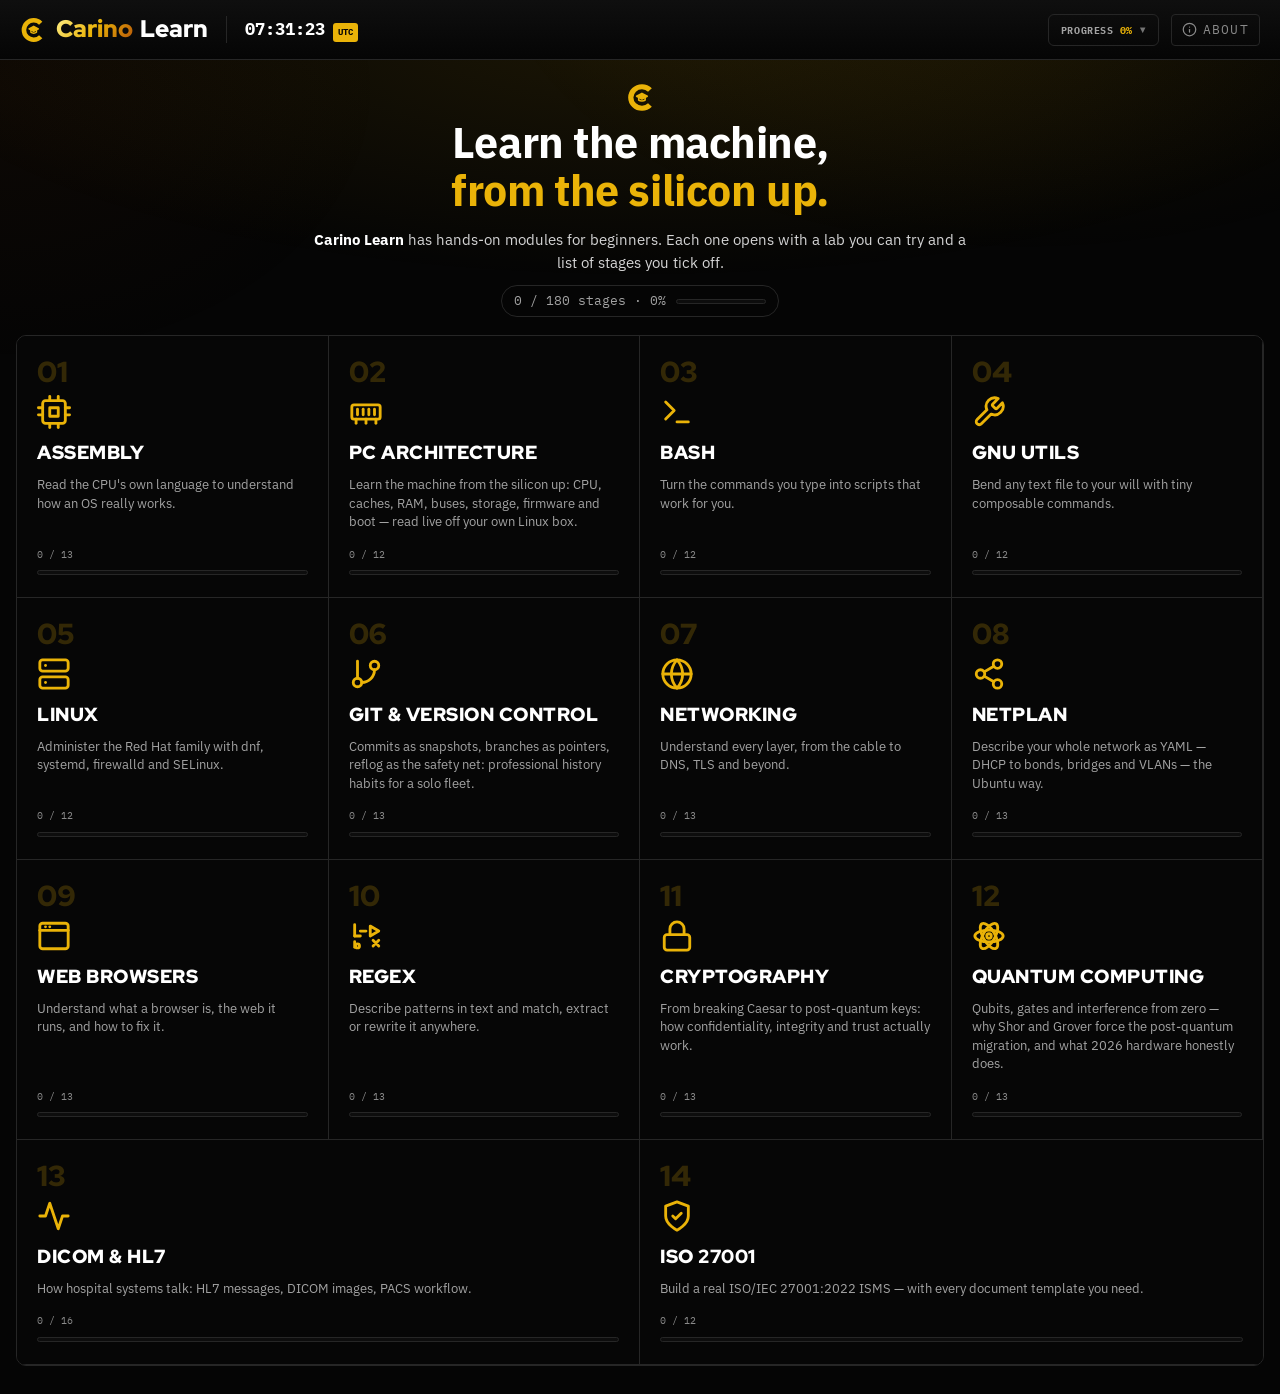
==== commit 10189048: "Navbar: mark + Carino + product name, About window replaces the bar's buttons The shared navbar (can" ====
--- a/index.html
+++ b/index.html
@@ -93,6 +93,15 @@
   </style>
 </head>
 <body class="state-overview">
+<!-- Key words: the navbar shows them, translated, under its Language tab. -->
+<ul data-carino-words hidden>
+  <li>Modules</li>
+  <li>This module</li>
+  <li>All stages</li>
+  <li>Progress</li>
+  <li>Export progress</li>
+</ul>
+
 
   <!-- Navbar controls: carino-navbar.js moves this node into the bar. -->
   <div data-carino-actions>
@@ -126,7 +135,6 @@
       <p class="lh-lede"><strong>Carino Learn</strong> <span data-i18n>has hands-on modules for beginners. Each one opens with a lab you can try and a list of stages you tick off.</span></p>
       <div class="overview-progress">
         <span class="progress-pill" id="overviewPill"><span id="overviewProg">0 / 0 stages · 0%</span><span class="progress"><span id="overviewFill" style="width:0%"></span></span></span>
-        <p class="privacy-line" data-i18n>Progress is saved in this browser only. No account, nothing sent anywhere.</p>
       </div>
     </div>
   </header>
--- a/carino-theme.css
+++ b/carino-theme.css
@@ -265,7 +265,8 @@
 :root[data-carino-theme="color"] body.state-module .slice-menu .s-num { color: var(--slice-c, var(--accent)); opacity: .8; }
 :root[data-carino-theme="color"] .slice-menu .slice:nth-child(4n+1) { --slice-c: var(--ct-blue); }
 :root[data-carino-theme="color"] .slice-menu .slice:nth-child(4n+2) { --slice-c: var(--ct-red); }
-:root[data-carino-theme="color"] .slice-menu .slice:nth-child(4n+3) { --slice-c: var(--ct-amber); }
+/* amber mixed toward --text: pure amber is 2.5:1 on white at the collapsed bar's .8 opacity */
+:root[data-carino-theme="color"] .slice-menu .slice:nth-child(4n+3) { --slice-c: color-mix(in srgb, var(--ct-amber) 70%, var(--text)); }
 :root[data-carino-theme="color"] .slice-menu .slice:nth-child(4n+4) { --slice-c: var(--ct-green); }
 
 /* ============================================================
@@ -274,10 +275,15 @@
    ============================================================ */
 :root[data-carino-theme="color"] #carinoNav {
   --cn-accent: var(--accent); --cn-bg: var(--bg); --cn-border: var(--border);
-  --cn-text: var(--text); --cn-muted: var(--text-muted);
+  --cn-text: var(--text); --cn-muted: var(--text-muted); --cn-faint: var(--accent-faint);
   background: var(--bg); border-bottom-color: var(--border);
 }
-:root[data-carino-theme="color"] #carinoNav .brand-name { background-image: var(--gold-text); }
+:root[data-carino-theme="color"] #carinoNav .brand-name,
+:root[data-carino-theme="color"] #carinoNav .cn-fl b { background-image: var(--gold-text); }
+:root[data-carino-theme="color"] #carinoNav .cn-product:hover,
+:root[data-carino-theme="color"] #carinoNav .cn-product:focus-visible { text-shadow: none; color: var(--accent); -webkit-text-fill-color: var(--accent); }
+:root[data-carino-theme="color"] #carinoNav .cn-tab:hover { background: var(--bg-elev); }
+:root[data-carino-theme="color"] #carinoNav .cn-lang[aria-checked="true"] { color: var(--accent); }
 :root[data-carino-theme="color"] #carinoNav .app-tag:hover { background: var(--accent-faint); }
 :root[data-carino-theme="color"] #carinoNav .clock-tz { color: var(--ct-on-accent); }
 :root[data-carino-theme="color"] #carinoNav .icon-btn:hover { color: var(--ct-on-accent); box-shadow: var(--ct-shadow-1); }
@@ -350,6 +356,12 @@
 :root[data-carino-theme="color"] .pt-card:nth-child(8n+7) { --pt-c: var(--ct-pink); }
 :root[data-carino-theme="color"] .pt-card:nth-child(8n+8) { --pt-c: var(--ct-indigo); }
 
+/* section numbers 01-36: one section shows at a time, so one accent per view.
+   body:not(.pdf-mode) so a Colourful PDF export keeps carino-branding.css's print colour */
+:root[data-carino-theme="color"] body:not(.pdf-mode) main > .spec:nth-of-type(3n+1) .spec-num { color: var(--ct-purple); }
+:root[data-carino-theme="color"] body:not(.pdf-mode) main > .spec:nth-of-type(3n+2) .spec-num { color: var(--ct-pink); }
+:root[data-carino-theme="color"] body:not(.pdf-mode) main > .spec:nth-of-type(3n+3) .spec-num { color: var(--ct-indigo); }
+
 /* play stage: daylight instead of night */
 :root[data-carino-theme="color"] .play-art {
   background:
@@ -396,3 +408,34 @@
 @media (prefers-reduced-motion: reduce) {
   ::view-transition-new(root) { animation: none; }
 }
+
+/* ============================================================
+   7. colour accents — identity and categorisation take the
+      category hues; --accent stays for what is interactive
+   ============================================================ */
+/* hero second line: identity, not a link, so it leaves the interactive blue.
+   blue > purple > pink only: --ct-hero-text ends in amber (2.8:1 on --bg).
+   Purple arrives by 40% and pink holds the last fifth, so even a short line
+   shows all three; dark mixes each pastel toward its base hue to keep it vivid
+   (4.8:1 or better on the dark page). */
+:root[data-carino-theme="color"] :is(.landing-hero, .short-hero) h1 .gold {
+  --hg-1: var(--ct-blue); --hg-2: var(--ct-purple); --hg-3: var(--ct-pink);
+  background-image: linear-gradient(90deg, var(--hg-1) 0%, var(--hg-2) 40%, var(--hg-3) 80%);
+  -webkit-background-clip: text; background-clip: text;
+  color: transparent; -webkit-text-fill-color: transparent;
+}
+@media (prefers-color-scheme: dark) {
+  :root[data-carino-theme="color"]:not([data-theme="light"]) :is(.landing-hero, .short-hero) h1 .gold {
+    --hg-1: color-mix(in srgb, var(--ct-blue) 60%, var(--ct-h0b));
+    --hg-2: color-mix(in srgb, var(--ct-purple) 60%, var(--ct-h4b));
+    --hg-3: color-mix(in srgb, var(--ct-pink) 60%, var(--ct-h6b));
+  }
+}
+/* list markers: one quiet hue so the › glyphs stop reading as link arrows.
+   Compass's .how list sits beside its ok/warn/err scale words, so it is left out */
+:root[data-carino-theme="color"] .lh-situations:not(.how) li::before { color: var(--ct-purple); }
+/* the aria-hidden motif: rebind the token inside the SVG only, so each site's
+   stroke/fill: var(--accent) draws teal; Compass's slider has its own scale colours */
+:root[data-carino-theme="color"] .lh-motif:not(.cp-motif) { --accent: var(--ct-teal); }
+/* a heading kicker, not a control: it should not match the Play button below it */
+:root[data-carino-theme="color"] .lab-kicker { color: var(--ct-purple); }
